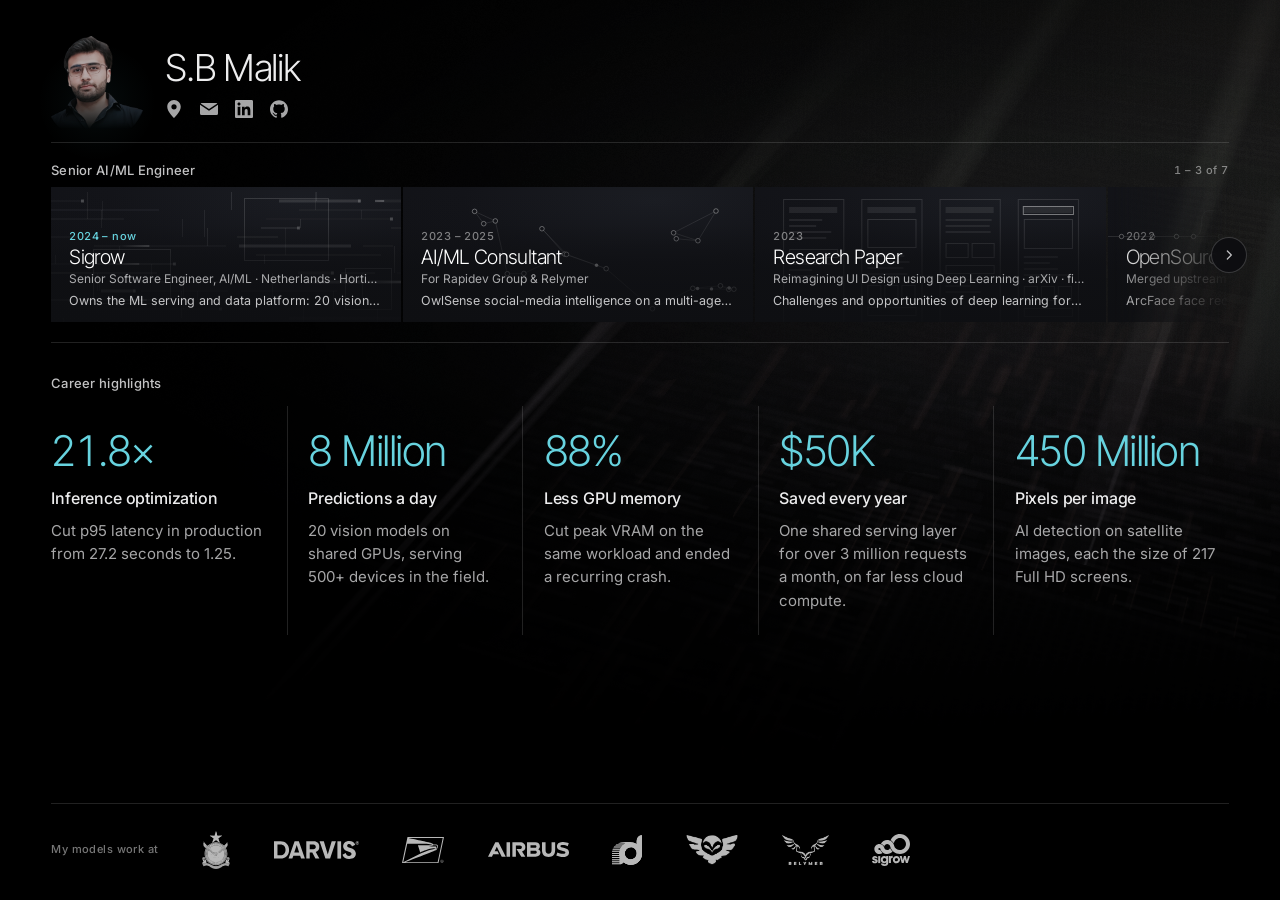
==== index.html @ b2976d05 "ui fixes" ====
<!doctype html>
<html lang="en">
<head>
<meta charset="utf-8">
<meta name="viewport" content="width=device-width,initial-scale=1,viewport-fit=cover">
<title>SB Malik Portfolio</title>
<link rel="icon" type="image/png" href="img/logo_icon.png" media="(prefers-color-scheme: light)">
<link rel="icon" type="image/png" href="img/logo-white.png" media="(prefers-color-scheme: dark)">
<meta name="description" content="Subtain Malik, Senior AI/ML Engineer in the Netherlands. Five results from putting machine learning into production.">
<link rel="preconnect" href="https://fonts.googleapis.com">
<link rel="preconnect" href="https://fonts.gstatic.com" crossorigin>
<link href="https://fonts.googleapis.com/css2?family=Inter+Tight:wght@300;400;500&family=Inter:opsz,wght@14..32,400;14..32,500&display=swap" rel="stylesheet">
<style>
  :root{
    --ink:#ededee;
    --soft:rgba(237,237,238,.82);
    --dim:rgba(237,237,238,.70);
    --faint:rgba(237,237,238,.50);
    --rule:rgba(255,255,255,.13);
    --accent:#67d3df;
    --bg:#000;
    --sans:"Inter",system-ui,-apple-system,"Segoe UI",sans-serif;
    --heading:"Inter Tight",var(--sans);
    --ease:cubic-bezier(.4,0,.2,1);
    color-scheme:dark;
  }
  *{box-sizing:border-box}
  html{background:var(--bg)}
  body{margin:0;min-height:100vh;color:var(--ink);font-family:var(--sans);font-size:16px;line-height:1.5;
    font-optical-sizing:auto;background:var(--bg);-webkit-font-smoothing:antialiased;-moz-osx-font-smoothing:grayscale;text-rendering:optimizeLegibility}
  ::selection{background:rgba(255,255,255,.85);color:#000}

  .page{min-height:100vh;display:grid;grid-template-rows:auto auto 1fr auto;
    max-width:1600px;margin:0 auto;padding:clamp(28px,4vh,52px) clamp(16px,4vw,64px) clamp(24px,3.5vh,44px)}

  /* top: a compact hero. Inter Tight light name, a two-line statement, two calls to action */
  .top{display:flex;align-items:stretch;justify-content:space-between;gap:22px 40px;flex-wrap:wrap;
    padding-bottom:clamp(14px,2.2vh,20px);border-bottom:1px solid var(--rule)}
  .who{display:flex;align-items:center;gap:22px}
  .who > img{width:72px;height:72px;border-radius:50%;object-fit:cover;filter:saturate(.85);flex:none;
    box-shadow:0 0 0 1px var(--rule)}
  h1{margin:0;font-family:var(--heading);font-weight:300;color:var(--ink);font-size:clamp(30px,2.9vw,42px);line-height:1;letter-spacing:-.035em}
  .lede{margin:8px 0 0;font-family:var(--sans);font-weight:400;font-size:15px;line-height:1.5;letter-spacing:0;color:var(--dim)}
  .side{display:flex;flex-direction:column;align-items:flex-end;justify-content:space-between;gap:14px}
  .links{display:flex;gap:10px 26px;flex-wrap:wrap}
  a{color:var(--dim);text-decoration:none;transition:color .22s}
  a:hover,a:focus-visible{color:var(--accent);outline:none;}
  .links a{font-size:14.5px;font-weight:500;letter-spacing:.01em}
  .links a{display:inline-flex;align-items:center;gap:7px}
  .links svg{width:15px;height:15px;flex:none;opacity:.85}

  /* board */
  .highlights{align-self:start;padding:clamp(22px,3.5vh,36px) 0 clamp(12px,3vh,40px)}
  .board{display:grid;grid-template-columns:repeat(5,minmax(0,1fr));margin:0;padding:0;list-style:none}
  .card{display:flex;flex-direction:column;padding:clamp(14px,2.6vh,30px) clamp(18px,1.6vw,30px);
    border-left:1px solid var(--rule);opacity:0;transform:translateY(8px);
    animation:rise 1.2s cubic-bezier(.2,.7,.2,1) forwards}
  .card:first-child{border-left:0;padding-left:0}
  .card:last-child{padding-right:0}
  .card:nth-child(2){animation-delay:.08s}.card:nth-child(3){animation-delay:.16s}
  .card:nth-child(4){animation-delay:.24s}.card:nth-child(5){animation-delay:.32s}
  @keyframes rise{to{opacity:1;transform:none}}
  .big{margin:0;font-family:var(--heading);font-weight:300;font-size:clamp(36px,3.3vw,52px);line-height:1;
    color:var(--accent);font-variant-numeric:tabular-nums;letter-spacing:-.035em;white-space:nowrap}
  .big small{font-size:.38em;margin-left:.2em;letter-spacing:0;font-weight:400}
  .card h2{margin:16px 0 0;font-weight:500;font-size:clamp(16px,1.2vw,18px);line-height:1.3;letter-spacing:-.01em;color:var(--ink)}
  .card p{margin:10px 0 0;font-size:clamp(15px,1.1vw,16.5px);line-height:1.55;color:var(--dim)}

  /* journey */
  h3{margin:0 0 14px;font-weight:500;font-size:13px;letter-spacing:.02em;line-height:1.4;color:var(--soft)}

  @media (max-width:1199px){
    .board{grid-template-columns:repeat(3,1fr)}
    .card:nth-child(3n+1){border-left:0;padding-left:0}
    .card:nth-child(3n){padding-right:0}
    .card:nth-child(n+4){border-top:1px solid var(--rule)}
  }
  @media (max-width:759px){
    .board{grid-template-columns:1fr}
    .card,.card:nth-child(n){border-left:0;padding:28px 0;border-top:1px solid var(--rule)}
    .card:first-child{border-top:0}
    .who > img{width:60px;height:60px}
  }
  @media (prefers-reduced-motion:reduce){.card{animation:none;opacity:1;transform:none}}
  @media print{
    body{background:#fff;color:#1a1a1a}
    :root{--ink:#111;--soft:#333;--dim:#555;--faint:#888;--rule:#ddd;--accent:#0a6f7d}
    .card{animation:none;opacity:1;transform:none}
  }
  /* journey: a strip of film stills, newest at the right */
  .journey{padding:clamp(14px,2vh,18px) 0 clamp(16px,2.2vh,20px);border-bottom:1px solid var(--rule)}
  .jhead{display:flex;align-items:center;justify-content:space-between;gap:16px;margin-bottom:8px}
  .jhead h3{margin:0}
  .jnav{display:flex;align-items:center;gap:6px}
  .jcount{font-size:11px;font-weight:500;letter-spacing:.04em;color:var(--faint);font-variant-numeric:tabular-nums;white-space:nowrap}
  /* carousel arrows sit half outside the strip, centred on its edges, clear of the text; the one with nowhere to go fades out */
  .reelwrap{position:relative}
  .jbtn{position:absolute;top:50%;z-index:3;width:36px;height:36px;margin-top:-18px;display:inline-flex;align-items:center;justify-content:center;padding:0;cursor:pointer;
    border:1px solid rgba(255,255,255,.18);border-radius:50%;background:rgba(10,11,14,.72);color:var(--soft);
    -webkit-backdrop-filter:blur(6px);backdrop-filter:blur(6px);
    transition:border-color .22s var(--ease),color .22s var(--ease),opacity .3s var(--ease),background .22s var(--ease)}
  .jbtn--prev{left:-18px}.jbtn--next{right:-18px}
  @media (max-width:759px){.jbtn{display:none}}   /* phones swipe */
  .jbtn svg{width:16px;height:16px;display:block}
  .jbtn:hover,.jbtn:focus-visible{border-color:rgba(255,255,255,.5);color:#fff;background:rgba(10,11,14,.88);outline:none}
  .jbtn[disabled]{opacity:0;pointer-events:none}
  /* about a third of the next still peeks in and fades out: the cue that the strip scrolls */
  .reel{--n:3.35;--gap:2px;--fl:0px;--fr:0px;display:flex;gap:var(--gap);margin:0;padding:0;list-style:none;
    overflow-x:auto;overflow-y:hidden;scroll-snap-type:x mandatory;overscroll-behavior-x:contain;
    scrollbar-width:none;-ms-overflow-style:none;
    -webkit-mask-image:linear-gradient(90deg,transparent 0,#000 var(--fl),#000 calc(100% - var(--fr)),transparent 100%);
            mask-image:linear-gradient(90deg,transparent 0,#000 var(--fl),#000 calc(100% - var(--fr)),transparent 100%)}
  .reel.fade-r{--fr:clamp(90px,10%,160px)}.reel.fade-l{--fl:clamp(90px,10%,160px)}
  .reel::-webkit-scrollbar{display:none}
  .still{position:relative;flex:0 0 calc((100% - (var(--n) - 1) * var(--gap)) / var(--n));aspect-ratio:2.6/1;max-height:clamp(148px,17.6vh,176px);
    scroll-snap-align:start;overflow:hidden;isolation:isolate;outline:none;cursor:default;
    background:radial-gradient(120% 100% at 72% 10%,#1b1d23 0%,#131419 46%,#0f1014 100%)}
  .still:focus-visible{box-shadow:inset 0 0 0 1px rgba(255,255,255,.45)}
  .still__cv{position:absolute;inset:0;width:100%;height:100%;display:block;opacity:0;transition:opacity .9s var(--ease)}
  .still__cv.is-on{opacity:.8}
  /* hover: the fact opens to its full length and the scene steps back behind a deeper shade, so the
     taller text block always sits on a clean surface; the panel itself never changes size */
  .still:hover .still__cv.is-on,.still:focus-visible .still__cv.is-on,.still:focus-within .still__cv.is-on{opacity:.38;transition-duration:.45s}
  .still__fade{position:absolute;inset:0;pointer-events:none;
    background:linear-gradient(180deg,rgba(14,15,18,0) 0%,rgba(14,15,18,.1) 28%,rgba(14,15,18,.66) 60%,rgba(14,15,18,.92) 100%)}
  .still__fade::after{content:"";position:absolute;inset:0;opacity:0;transition:opacity .45s var(--ease);
    background:linear-gradient(180deg,rgba(14,15,18,.35) 0%,rgba(14,15,18,.8) 30%,rgba(14,15,18,.94) 100%)}
  .still:hover .still__fade::after,.still:focus-visible .still__fade::after,.still:focus-within .still__fade::after{opacity:1}
  .still__txt{position:absolute;left:0;right:0;bottom:0;z-index:1;padding:12px 18px 12px}
  .still__yr{display:block;font-size:11px;font-weight:500;letter-spacing:.04em;color:var(--faint);font-variant-numeric:tabular-nums}
  .still--now .still__yr{color:var(--accent)}
  .still__nm{display:block;margin-top:3px;font-family:var(--heading);font-weight:300;font-size:clamp(19px,1.55vw,22px);line-height:1.05;letter-spacing:-.03em;color:#fff}
  .still__nm a{color:inherit}
  .still__nm a:hover,.still__nm a:focus-visible{color:var(--accent)}
  .still__ro a{color:inherit}
  .still__ro a:hover,.still__ro a:focus-visible{color:var(--accent)}
  .still__ro{display:block;margin-top:3px;font-size:12px;line-height:1.35;color:var(--dim);white-space:nowrap;overflow:hidden;text-overflow:ellipsis}
  .still:hover .still__ro,.still:focus-visible .still__ro,.still:focus-within .still__ro{white-space:normal}
  .still__fact{margin:5px 0 0;font-size:12.5px;line-height:1.4;color:var(--soft);
    display:-webkit-box;-webkit-box-orient:vertical;-webkit-line-clamp:1;overflow:hidden;
    max-height:1.4em;transition:max-height .5s var(--ease)}
  .still:hover .still__fact,.still:focus-visible .still__fact,.still:focus-within .still__fact{-webkit-line-clamp:3;max-height:4.2em}
  @media (max-width:1199px){.reel{--n:2.35}.still{aspect-ratio:2.2/1}}
  @media (max-width:759px){
    .top{flex-direction:column;align-items:stretch}
    .side{flex-direction:row;align-items:center;justify-content:space-between;flex-wrap:wrap;gap:14px 20px}
    .who > img{width:60px;height:60px}
    .reel{--n:1;--gap:6px}
    .reel.fade-r{--fr:36px}.reel.fade-l{--fl:36px}
    .still{flex-basis:86%;aspect-ratio:1.45/1;max-height:none;scroll-snap-align:center}
    .still__txt{padding:12px 14px 12px}
  }
  @media (hover:none){.still__fact{max-height:none;-webkit-line-clamp:4}.still__cv.is-on{opacity:.9}}
  @media (prefers-reduced-motion:reduce){.still__cv,.still__fact{transition:none}}
  /* "My models work at" logo strip (from index_claude.html) */
  .partners{padding-top:clamp(18px,3vh,30px);border-top:1px solid var(--rule)}
  .built{display:flex;align-items:center;gap:clamp(22px,3.4vw,44px);flex-wrap:wrap;margin:0}
  .built__w{display:inline-flex;align-items:center;border-radius:6px;transition:background .3s,padding .3s,margin .3s}
  .built__w:hover,.built__w:focus-visible{text-decoration:none}
  .built__logo{display:block;width:auto;filter:brightness(0) invert(1);opacity:.72;transition:opacity .3s,filter .3s}
  /* hover: the real brand colours come back */
  .built__w:hover .built__logo,.built__w:focus-visible .built__logo{opacity:1;filter:none}
  /* dark brand marks (USPS, Airbus, Relymer) sit on a small white plate so their colours stay visible */
  .built__w--plate:hover,.built__w--plate:focus-visible{background:#f4f4f5;padding:5px 8px;margin:-5px -8px}
  .built__logo--usps{height:26px}
  .built__logo--airbus{height:15px}
  .built__logo--sigrow{height:32px}
  .built__logo--paf{height:38px;filter:grayscale(1) brightness(1.35) contrast(1.15)}
  .built__w:hover .built__logo--paf,.built__w:focus-visible .built__logo--paf{filter:none}
  .built__logo--darvis{height:18px}
  .built__logo--rapidev{height:30px}
  .built__logo--owl{height:30px}
  .built__logo--relymer{height:30px}
  .built__k{font-size:11px;font-weight:500;letter-spacing:.04em;color:var(--faint)}
  @media (max-width:560px){
    /* phone: an even 4-column grid, every logo centred in its cell and scaled down a little */
    .built{display:grid;grid-template-columns:repeat(4,minmax(0,1fr));justify-items:center;align-items:center;gap:22px 8px}
    .built__k{grid-column:1/-1;justify-self:start;margin-bottom:2px}
    .built__w{zoom:.8}
  }
  @media print{.jnav,.jbtn{display:none}.reel{overflow:visible;flex-wrap:wrap;-webkit-mask-image:none;mask-image:none}.still__fact{max-height:none}}
  .page{position:relative;z-index:2}
  @media (max-height:860px) and (min-width:760px){.highlights{padding-top:16px;padding-bottom:6px}.card{padding-top:10px;padding-bottom:10px}}
  /* portrait: no frame. The bust stands on the header's hairline, lit by a faint cool halo */
  .who{align-items:flex-end}
  .pf{flex:none;position:relative;width:92px;height:106px;align-self:flex-end;
    margin-bottom:calc(-1 * clamp(14px,2.2vh,20px))}
  .pf::before{content:"";position:absolute;left:50%;top:6%;width:120px;height:120px;transform:translateX(-50%);border-radius:50%;
    background:radial-gradient(circle,rgba(103,211,223,.055) 0%,rgba(103,211,223,.018) 42%,transparent 70%);pointer-events:none}
  .pf img{position:relative;display:block;width:100%;height:100%;object-fit:cover;object-position:50% 0;
    filter:saturate(.78) brightness(.78) contrast(.97);
    -webkit-mask-image:linear-gradient(180deg,#000 44%,rgba(0,0,0,.55) 66%,transparent 88%);mask-image:linear-gradient(180deg,#000 44%,rgba(0,0,0,.55) 66%,transparent 88%)}
  .who>div{padding-bottom:4px}
  @media (max-width:759px){.pf{width:66px;height:72px;margin-bottom:0}.pf::before{width:84px;height:84px}}
  /* contact icons under the tagline, each lights up in its own colour */
  .nameline{display:flex;align-items:baseline;flex-wrap:wrap;gap:4px 16px}
  .nameline .lede{margin:0}
  .who .links{margin-top:14px;gap:8px 17px}
  .who .links a{gap:0;padding:0}
  .who .links svg{width:18px;height:18px;opacity:1}
  .who .links a[href*="maps"]:hover,.who .links a[href*="maps"]:focus-visible{color:#ea4335}
  .who .links a[href^="mailto:"]:hover,.who .links a[href^="mailto:"]:focus-visible{color:#f2c94c}
  .who .links a[href*="linkedin"]:hover,.who .links a[href*="linkedin"]:focus-visible{color:#3a8fdc}
  .who .links a[href*="github"]:hover,.who .links a[href*="github"]:focus-visible{color:#ffffff}
  /* ---------- backdrop: the procedural silicon from index_claude, fixed behind the whole board ---------- */
  .media{position:fixed;inset:0;z-index:0;pointer-events:none;background:#000;overflow:hidden}
  .media__fb{position:absolute;inset:0;background:radial-gradient(120% 80% at 78% 38%,#1b1d22 0%,#0b0c0e 40%,#000 72%)}
  .media__fb::after{content:"";position:absolute;inset:0;background:repeating-linear-gradient(90deg,rgba(255,255,255,.025) 0 1px,transparent 1px 7px);
    -webkit-mask-image:linear-gradient(90deg,transparent 45%,#000 75%);mask-image:linear-gradient(90deg,transparent 45%,#000 75%)}
  .media canvas{position:absolute;inset:0;width:100%;height:100%;display:block;opacity:0;transition:opacity 1.4s var(--ease)}
  .media canvas.is-on{opacity:.76}
  /* left and bottom fades: the copy lives on the left, the board sits on the bottom */
  .fade{position:fixed;inset:0;z-index:1;pointer-events:none;background:
    linear-gradient(90deg,rgba(0,0,0,.78) 0%,rgba(0,0,0,.5) 26%,rgba(0,0,0,.18) 50%,transparent 76%),
    linear-gradient(180deg,rgba(0,0,0,.34) 0%,rgba(0,0,0,.06) 16%,rgba(0,0,0,.2) 40%,rgba(0,0,0,.72) 62%,rgba(0,0,0,.94) 80%,#000 100%)}

  .page{position:relative;z-index:2}
  @media (prefers-reduced-motion:reduce){.media canvas{transition:none}}
  @media print{.media,.fade{display:none}}
</style>
</head>
<body>
<div class="media" data-scene="hero" aria-hidden="true"><div class="media__fb"></div></div>
<div class="fade" aria-hidden="true"></div>
<div class="page">

  <header class="top">
    <div class="who">
      <span class="pf"><img src="img/ppic-cutout.png" alt="Subtain Malik"></span>
      <div>
        <div class="nameline">
          <h1>S.B Malik</h1>
        </div>
        <nav class="links">
          <a href="https://www.google.com/maps/place/Netherlands" target="_blank" rel="noopener" aria-label="Location: Netherlands" title="Netherlands"><svg viewBox="0 0 24 24" aria-hidden="true" fill="currentColor"><path fill-rule="evenodd" d="M12 0C7.03 0 3 4.03 3 9c0 6.75 9 15 9 15s9-8.25 9-15c0-4.97-4.03-9-9-9Zm0 12.5a3.5 3.5 0 1 1 0-7 3.5 3.5 0 0 1 0 7Z"/></svg></a>
          <a href="mailto:iamsbmalik@gmail.com" aria-label="Email" title="Email"><svg viewBox="0 0 24 24" aria-hidden="true" fill="currentColor"><path d="M0 6.4V18a2 2 0 0 0 2 2h20a2 2 0 0 0 2-2V6.4l-11.4 7.7a1.1 1.1 0 0 1-1.2 0L0 6.4Zm.9-1.9L12 12 23.1 4.5A2 2 0 0 0 22 4H2a2 2 0 0 0-1.1.5Z"/></svg></a>
          <a href="https://www.linkedin.com/in/sbmalik" target="_blank" rel="noopener" aria-label="LinkedIn" title="LinkedIn"><svg viewBox="0 0 24 24" aria-hidden="true" fill="currentColor"><path d="M20.447 20.452h-3.554v-5.569c0-1.328-.027-3.037-1.852-3.037-1.853 0-2.136 1.445-2.136 2.939v5.667H9.351V9h3.414v1.561h.046c.477-.9 1.637-1.85 3.37-1.85 3.601 0 4.267 2.37 4.267 5.455v6.286zM5.337 7.433c-1.144 0-2.063-.926-2.063-2.065 0-1.138.92-2.063 2.063-2.063 1.14 0 2.064.925 2.064 2.063 0 1.139-.925 2.065-2.064 2.065zm1.782 13.019H3.555V9h3.564v11.452zM22.225 0H1.771C.792 0 0 .774 0 1.729v20.542C0 23.227.792 24 1.771 24h20.451C23.2 24 24 23.227 24 22.271V1.729C24 .774 23.2 0 22.222 0h.003z"/></svg></a>
          <a href="https://github.com/sbmalik" target="_blank" rel="noopener" aria-label="GitHub" title="GitHub"><svg viewBox="0 0 24 24" aria-hidden="true" fill="currentColor"><path d="M12 .297c-6.63 0-12 5.373-12 12 0 5.303 3.438 9.8 8.205 11.385.6.113.82-.258.82-.577 0-.285-.01-1.04-.015-2.04-3.338.724-4.042-1.61-4.042-1.61C4.422 18.07 3.633 17.7 3.633 17.7c-1.087-.744.084-.729.084-.729 1.205.084 1.838 1.236 1.838 1.236 1.07 1.835 2.809 1.305 3.495.998.108-.776.417-1.305.76-1.605-2.665-.3-5.466-1.332-5.466-5.93 0-1.31.465-2.38 1.235-3.22-.135-.303-.54-1.523.105-3.176 0 0 1.005-.322 3.3 1.23.96-.267 1.98-.399 3-.405 1.02.006 2.04.138 3 .405 2.28-1.552 3.285-1.23 3.285-1.23.645 1.653.24 2.873.12 3.176.765.84 1.23 1.91 1.23 3.22 0 4.61-2.805 5.625-5.475 5.92.42.36.81 1.096.81 2.22 0 1.606-.015 2.896-.015 3.286 0 .315.21.69.825.57C20.565 22.092 24 17.592 24 12.297c0-6.627-5.373-12-12-12"/></svg></a>
        </nav>
      </div>
    </div>
  </header>

  <section class="journey" aria-label="Journey">
    <div class="jhead">
      <h3>Senior AI/ML Engineer</h3>
      <div class="jnav">
        <span class="jcount" id="jcount" aria-live="polite"></span>
      </div>
    </div>
    <div class="reelwrap">
      <button class="jbtn jbtn--prev" id="jprev" type="button" aria-label="Newer"><svg viewBox="0 0 24 24" aria-hidden="true" fill="none" stroke="currentColor" stroke-width="1.8" stroke-linecap="round" stroke-linejoin="round"><path d="m14.5 6-6 6 6 6"/></svg></button>
      <button class="jbtn jbtn--next" id="jnext" type="button" aria-label="Older"><svg viewBox="0 0 24 24" aria-hidden="true" fill="none" stroke="currentColor" stroke-width="1.8" stroke-linecap="round" stroke-linejoin="round"><path d="m9.5 6 6 6-6 6"/></svg></button>
    <ol class="reel" id="reel" aria-label="Journey, newest to oldest">
      <li class="still still--now" tabindex="0" data-scene="silicon">
        <canvas class="still__cv" aria-hidden="true"></canvas><div class="still__fade" aria-hidden="true"></div>
        <div class="still__txt">
          <span class="still__yr">2024 – now</span>
          <b class="still__nm"><a href="https://sigrow.com" target="_blank" rel="noopener">Sigrow</a></b>
          <span class="still__ro">Senior Software Engineer, AI/ML · Netherlands · HortiEngine</span>
          <p class="still__fact">Owns the ML serving and data platform: 20 vision models, 8 million predictions a day, p95 27.2 s → 1.25 s. 2 million messages a day from 5K+ IoT devices.</p>
        </div>
      </li>
      <li class="still" tabindex="0" data-scene="graph">
        <canvas class="still__cv" aria-hidden="true"></canvas><div class="still__fade" aria-hidden="true"></div>
        <div class="still__txt">
          <span class="still__yr">2023 – 2025</span>
          <b class="still__nm">AI/ML Consultant</b>
          <span class="still__ro">For <a href="https://rapidev.com" target="_blank" rel="noopener">Rapidev Group</a> &amp; <a href="https://relymer.com" target="_blank" rel="noopener">Relymer</a></span>
          <p class="still__fact">OwlSense social-media intelligence on a multi-agent harness with local LLMs. 23× faster LLM inference; one serving layer for 100K+ requests a day, $50K a year saved.</p>
        </div>
      </li>
      <li class="still" tabindex="0" data-scene="wire">
        <canvas class="still__cv" aria-hidden="true"></canvas><div class="still__fade" aria-hidden="true"></div>
        <div class="still__txt">
          <span class="still__yr">2023</span>
          <b class="still__nm"><a href="https://arxiv.org/abs/2303.13055" target="_blank" rel="noopener">Research Paper</a></b>
          <span class="still__ro">Reimagining UI Design using Deep Learning · arXiv · first author</span>
          <p class="still__fact">Challenges and opportunities of deep learning for app interface design. ICT Endowment Research &amp; Development Funds award.</p>
        </div>
      </li>
      <li class="still" tabindex="0" data-scene="commits">
        <canvas class="still__cv" aria-hidden="true"></canvas><div class="still__fade" aria-hidden="true"></div>
        <div class="still__txt">
          <span class="still__yr">2022</span>
          <b class="still__nm"><a href="https://github.com/wang-xinyu/tensorrtx/pulls?q=is%3Apr+author%3Asbmalik" target="_blank" rel="noopener">OpenSource Contribution</a></b>
          <span class="still__ro">Merged upstream · TensorRTX · PytorchX</span>
          <p class="still__fact">ArcFace face recognition on TensorRT 8 in TensorRTX (Aug 2022), plus MLP examples in TensorRTX and PytorchX (Jan 2022). PyCon speaker.</p>
        </div>
      </li>
      <li class="still" tabindex="0" data-scene="video">
        <canvas class="still__cv" aria-hidden="true"></canvas><div class="still__fade" aria-hidden="true"></div>
        <div class="still__txt">
          <span class="still__yr">2021 – 2024</span>
          <b class="still__nm"><a href="https://www.darvis.com" target="_blank" rel="noopener">DARVIS</a></b>
          <span class="still__ro">Machine Learning Engineer · United States, remote · OmniRoom</span>
          <p class="still__fact">Real-time video analytics across 100+ cameras, models running in parallel into one decision layer. +50% FPS from custom DeepStream plugins.</p>
        </div>
      </li>
      <li class="still" tabindex="0" data-scene="tiles">
        <canvas class="still__cv" aria-hidden="true"></canvas><div class="still__fade" aria-hidden="true"></div>
        <div class="still__txt">
          <span class="still__yr">2020 – 2021</span>
          <b class="still__nm"><a href="https://nastp.gov.pk" target="_blank" rel="noopener">CENTAIC (PAF)</a></b>
          <span class="still__ro">Machine Learning Engineer · Islamabad · AIRAF</span>
          <p class="still__fact">AI detection on 450-megapixel satellite images, 95% accurate on objects under 10 pixels, with 80% less analysis time. Mission-critical work under strict security limits.</p>
        </div>
      </li>
      <li class="still" tabindex="0" data-scene="medal">
        <canvas class="still__cv" aria-hidden="true"></canvas><div class="still__fade" aria-hidden="true"></div>
        <div class="still__txt">
          <span class="still__yr">2018 – 2021</span>
          <b class="still__nm"><a href="https://www.linkedin.com/feed/update/urn:li:activity:7010624832048427008/" target="_blank" rel="noopener">Gold Medal</a></b>
          <span class="still__ro">MS Computational Science &amp; Engineering · NUST</span>
          <p class="still__fact">Graduated top of the programme with the Gold Medal, CGPA 4.0 / 4.0. Before that, BS Computer Science at the University of Gujrat with the Top Project award.</p>
        </div>
      </li>
    </ol>
    </div>
  </section>

  <section class="highlights" id="work" aria-label="Career highlights">
    <h3>Career highlights</h3>
    <ol class="board">
      <li class="card">
        <div class="big">21.8×</div>
        <h2>Inference optimization</h2>
        <p>Cut p95 latency in production from 27.2 seconds to 1.25.</p>
      </li>
      <li class="card">
        <div class="big">8 Million</div>
        <h2>Predictions a day</h2>
        <p>20 vision models on shared GPUs, serving 500+ devices in the field.</p>
      </li>
      <li class="card">
        <div class="big">88%</div>
        <h2>Less GPU memory</h2>
        <p>Cut peak VRAM on the same workload and ended a recurring crash.</p>
      </li>
      <li class="card">
        <div class="big">$50K</div>
        <h2>Saved every year</h2>
        <p>One shared serving layer for over 3 million requests a month, on far less cloud compute.</p>
      </li>
      <li class="card">
        <div class="big">450 Million</div>
        <h2>Pixels per image</h2>
        <p>AI detection on satellite images, each the size of 217 Full HD screens.</p>
      </li>
    </ol>
  </section>



  <footer class="partners">
    <p class="built"><span class="built__k">My models work at</span><a class="built__w" href="https://nastp.gov.pk" target="_blank" rel="noopener" aria-label="NASTP CENTAIC (Pakistan Air Force)"><img class="built__logo built__logo--paf" src="img/logos/paf.svg" alt="Pakistan Air Force"></a><a class="built__w" href="https://www.darvis.com" target="_blank" rel="noopener" aria-label="DARVIS"><img class="built__logo built__logo--darvis" src="img/logos/darvis.svg" alt="DARVIS"></a><a class="built__w built__w--plate" href="https://www.darvis.com" target="_blank" rel="noopener" aria-label="USPS, built with DARVIS"><img class="built__logo built__logo--usps" src="img/logos/usps.svg" alt="USPS"></a><a class="built__w built__w--plate" href="https://www.darvis.com" target="_blank" rel="noopener" aria-label="Airbus, built with DARVIS"><img class="built__logo built__logo--airbus" src="img/logos/airbus.svg" alt="Airbus"></a><a class="built__w" href="https://rapidev.com" target="_blank" rel="noopener" aria-label="Rapidev Group"><img class="built__logo built__logo--rapidev" src="img/logos/rapidev.svg" alt="Rapidev Group"></a><a class="built__w" href="https://www.theowlsense.com" target="_blank" rel="noopener" aria-label="OwlSense"><img class="built__logo built__logo--owl" src="img/logos/owlsense-owl.png" alt="OwlSense"></a><a class="built__w built__w--plate" href="https://relymer.com" target="_blank" rel="noopener" aria-label="Relymer"><img class="built__logo built__logo--relymer" src="img/logos/relymer.png" alt="Relymer"></a><a class="built__w" href="https://sigrow.com" target="_blank" rel="noopener" aria-label="Sigrow"><img class="built__logo built__logo--sigrow" src="img/logos/sigrow.svg" alt="Sigrow"></a></p>
  </footer>

</div>
<script>
(() => {
'use strict';
/* Journey: one film still per era. Each still is a small procedural scene drawn on a canvas,
   monochrome and slow. One shared rAF loop at ~25 fps, DPR capped at 1.5, stills that are
   offscreen (or scrolled out of the strip) do not draw, reduced motion = one static frame. */
const reel = document.getElementById('reel');
if (!reel) return;
const stills = Array.from(reel.querySelectorAll('.still'));
const N = stills.length;
const reduced = matchMedia('(prefers-reduced-motion: reduce)').matches;
const DPR = Math.min(window.devicePixelRatio || 1, 1.5);
const TAU = Math.PI * 2;
const W = a => 'rgba(237,237,238,' + Math.min(1, Math.max(0, a * 1.25)).toFixed(3) + ')';
const BG = '#131419';
const rng = seed => { let a = seed >>> 0; return () => { a = (a + 0x6D2B79F5) >>> 0; let t = a; t = Math.imul(t ^ (t >>> 15), t | 1); t ^= t + Math.imul(t ^ (t >>> 7), t | 61); return ((t ^ (t >>> 14)) >>> 0) / 4294967296; }; };
const layer = (w, h, fn) => { const c = document.createElement('canvas'); c.width = Math.max(1, Math.round(w * DPR)); c.height = Math.max(1, Math.round(h * DPR)); const x = c.getContext('2d'); x.setTransform(DPR, 0, 0, DPR, 0, 0); x.lineWidth = 1; fn(x); return c; };
const bracket = (x, bx, by, bw, bh, l) => { x.beginPath(); x.moveTo(bx, by + l); x.lineTo(bx, by); x.lineTo(bx + l, by); x.moveTo(bx + bw - l, by); x.lineTo(bx + bw, by); x.lineTo(bx + bw, by + l); x.moveTo(bx + bw, by + bh - l); x.lineTo(bx + bw, by + bh); x.lineTo(bx + bw - l, by + bh); x.moveTo(bx + l, by + bh); x.lineTo(bx, by + bh); x.lineTo(bx, by + bh - l); x.stroke(); };

const SCENES = {
  /* study: a guilloche rosette, the engine-turned pattern of a medal, turning very slowly */
  medal: {
    build(w, h) {
      const cx = w * .74, cy = h * .24;
      const R = Math.hypot(Math.max(cx, w - cx), Math.max(cy, h - cy)) + 6, S = Math.ceil(R * 2 + 4);
      const rings = 30, n = 11;
      const base = layer(S, S, x => {
        for (let k = 0; k < rings; k++) {
          const rr = 10 + k * (R - 14) / (rings - 1), amp = 1.8 + k * .14, ph = k * .41;
          x.beginPath();
          for (let i = 0; i <= 480; i++) { const th = i / 480 * TAU; const rad = rr + amp * Math.sin(n * th + ph); const px = S / 2 + rad * Math.cos(th), py = S / 2 + rad * Math.sin(th); i ? x.lineTo(px, py) : x.moveTo(px, py); }
          x.closePath(); x.strokeStyle = W(.12 - .10 * (k / (rings - 1))); x.stroke();
        }
      });
      return { base, cx, cy, S };
    },
    frame(ctx, w, h, t, s) {
      ctx.clearRect(0, 0, w, h);
      ctx.save(); ctx.translate(s.cx, s.cy); ctx.rotate(t * .02); ctx.drawImage(s.base, -s.S / 2, -s.S / 2, s.S, s.S); ctx.restore();
    }
  },
  /* satellite imagery: a mosaic of tiles, a few with detection brackets, a slow scan passing over them */
  tiles: {
    build(w, h, r) {
      const cols = Math.max(8, Math.round(w / 27)), rows = Math.max(4, Math.round(h / 27));
      const tw = w / cols, th = h / rows, tiles = [];
      for (let j = 0; j < rows; j++) for (let i = 0; i < cols; i++) tiles.push({ i, j, b: r() * r(), det: r() < .055 });
      const base = layer(w, h, x => {
        for (const tl of tiles) { x.fillStyle = W(.012 + tl.b * .07); x.fillRect(tl.i * tw + .5, tl.j * th + .5, tw - 1, th - 1); }
        x.strokeStyle = W(.42);
        for (const tl of tiles) if (tl.det) bracket(x, tl.i * tw + 4.5, tl.j * th + 4.5, tw - 9, th - 9, 4);
      });
      return { base, tiles, tw, th };
    },
    frame(ctx, w, h, t, s) {
      ctx.clearRect(0, 0, w, h); ctx.drawImage(s.base, 0, 0, w, h);
      const sx = ((t * .04) % 1.25) * (w * 1.25) - w * .1;
      for (const tl of s.tiles) {
        const d = (sx - (tl.i + .5) * s.tw) / (s.tw * 4);
        if (d > -.08 && d < 1) { const a = d < 0 ? (1 + d * 12.5) * .09 : (1 - d) * .09; if (a > 0) { ctx.fillStyle = W(a); ctx.fillRect(tl.i * s.tw + .5, tl.j * s.th + .5, s.tw - 1, s.th - 1); } }
      }
      if (sx > 0 && sx < w) { ctx.fillStyle = W(.14); ctx.fillRect(Math.round(sx), 0, 1, h); }
    }
  },
  /* video analytics: a lattice of frames with scanlines and tracked boxes, a playhead moving row by row */
  video: {
    build(w, h, r) {
      const fw = 52, fh = 30, g = 8, cols = Math.ceil(w / (fw + g)) + 1, rows = Math.ceil(h / (fh + g)) + 1, frames = [];
      for (let j = 0; j < rows; j++) for (let i = 0; i < cols; i++) frames.push({ x: i * (fw + g) - g / 2, y: j * (fh + g) - g / 2, box: r() < .4 ? { x: .1 + r() * .45, y: .1 + r() * .35, w: .2 + r() * .3, h: .3 + r() * .35 } : null });
      const base = layer(w, h, x => {
        for (const f of frames) {
          x.strokeStyle = W(.08); x.strokeRect(f.x + .5, f.y + .5, fw, fh);
          x.fillStyle = W(.03); for (let y = f.y + 3; y < f.y + fh - 1; y += 3) x.fillRect(f.x + 1, y, fw - 1, 1);
          if (f.box) { x.strokeStyle = W(.2); x.strokeRect(Math.round(f.x + f.box.x * fw) + .5, Math.round(f.y + f.box.y * fh) + .5, Math.round(f.box.w * fw), Math.round(f.box.h * fh)); }
        }
      });
      return { base, frames, fw, fh, g, cols, rows };
    },
    frame(ctx, w, h, t, s) {
      ctx.clearRect(0, 0, w, h); ctx.drawImage(s.base, 0, 0, w, h);
      const per = 7, rt = (t / per) % s.rows, j = Math.floor(rt), u = rt - j;
      const px = u * w, y = j * (s.fh + s.g) - s.g / 2;
      const i = Math.floor((px + s.g / 2) / (s.fw + s.g)), f = s.frames[j * s.cols + i];
      if (f) { ctx.fillStyle = W(.05); ctx.fillRect(f.x + 1, f.y + 1, s.fw - 1, s.fh - 1); }
      ctx.fillStyle = W(.16); ctx.fillRect(Math.round(px), y - 3, 1, s.fh + 6);
    }
  },
  /* open source: a commit graph, branches leaving the main line and merging back, one pulse along the line */
  commits: {
    build(w, h, r) {
      const y0 = Math.round(h * .36) + .5, lanes = [h * .17, h * .56, h * .74];
      const main = []; for (let x = 12 + r() * 10; x < w - 6; x += 17 + r() * 18) main.push(Math.round(x) + .5);
      const branches = [];
      for (let i = 1; i < main.length - 2 && branches.length < 4; i++) {
        if (r() < .4) {
          const j = Math.min(main.length - 1, i + 2 + Math.floor(r() * 3)), y = Math.round(lanes[branches.length % lanes.length]) + .5, pts = [];
          for (let q = i + 1; q < j; q++) pts.push(main[q] - 6 + Math.round(r() * 12));
          branches.push({ a: main[i], b: main[j], y, pts }); i = j;
        }
      }
      const dot = (x, px, py, a) => { x.beginPath(); x.arc(px, py, 2.2, 0, TAU); x.fillStyle = BG; x.fill(); x.strokeStyle = W(a); x.stroke(); };
      const base = layer(w, h, x => {
        x.strokeStyle = W(.16); x.beginPath(); x.moveTo(0, y0); x.lineTo(w, y0); x.stroke();
        for (const b of branches) {
          x.strokeStyle = W(.14); x.beginPath(); x.moveTo(b.a, y0); x.bezierCurveTo(b.a + 14, y0, b.a + 2, b.y, b.a + 16, b.y); x.lineTo(b.b - 16, b.y); x.bezierCurveTo(b.b - 2, b.y, b.b - 14, y0, b.b, y0); x.stroke();
          for (const px of b.pts) dot(x, px, b.y, .36);
        }
        for (const px of main) dot(x, px, y0, .46);
      });
      return { base, y0 };
    },
    frame(ctx, w, h, t, s) {
      ctx.clearRect(0, 0, w, h); ctx.drawImage(s.base, 0, 0, w, h);
      const px = ((t * 13) % (w + 70)) - 35;
      const g = ctx.createLinearGradient(px - 44, 0, px, 0); g.addColorStop(0, W(0)); g.addColorStop(1, W(.5));
      ctx.fillStyle = g; ctx.fillRect(px - 44, s.y0 - .5, 44, 1);
      ctx.beginPath(); ctx.arc(px, s.y0, 2.2, 0, TAU); ctx.fillStyle = W(.85); ctx.fill();
    }
  },
  /* research on UI design: a row of wireframed screens, one element at a time re-proposed */
  wire: {
    build(w, h, r) {
      const sw = 60, gap = 18, n = Math.max(3, Math.floor((w - 24) / (sw + gap))), x0 = Math.round((w - n * (sw + gap) + gap) / 2), sh = h + 20, els = [], screens = [];
      for (let k = 0; k < n; k++) {
        const sx = x0 + k * (sw + gap), sy = 12; screens.push({ x: sx, y: sy });
        let y = sy + 8;
        els.push({ x: sx + 6, y, w: sw - 12, h: 6, f: true }); y += 12;
        if (r() < .7) { const hh = Math.round(18 + r() * 14); els.push({ x: sx + 6, y, w: sw - 12, h: hh }); y += hh + 8; }
        const lines = 2 + Math.floor(r() * 3); for (let q = 0; q < lines; q++) { els.push({ x: sx + 6, y, w: Math.round((sw - 12) * (.5 + r() * .5)), h: 2, f: true }); y += 6; } y += 6;
        if (r() < .8) { const cols = r() < .5 ? 2 : 3, cw = Math.floor((sw - 12 - (cols - 1) * 4) / cols); for (let c = 0; c < cols; c++) els.push({ x: sx + 6 + c * (cw + 4), y, w: cw, h: 14 }); y += 22; }
        els.push({ x: sx + 6, y, w: sw - 12, h: 8 }); y += 14;
        for (let q = 0; q < 3; q++) { els.push({ x: sx + 6, y, w: Math.round((sw - 12) * (.4 + r() * .6)), h: 2, f: true }); y += 6; }
      }
      const base = layer(w, h, x => {
        x.strokeStyle = W(.13); for (const s of screens) x.strokeRect(s.x + .5, s.y + .5, sw, sh);
        for (const e of els) { if (e.f) { x.fillStyle = W(.09); x.fillRect(e.x, e.y, e.w, e.h); } else { x.strokeStyle = W(.15); x.strokeRect(e.x + .5, e.y + .5, e.w, e.h); } }
      });
      return { base, els };
    },
    frame(ctx, w, h, t, s) {
      ctx.clearRect(0, 0, w, h); ctx.drawImage(s.base, 0, 0, w, h);
      const per = 1.8, k = Math.floor(t / per), u = t / per - k, e = s.els[(k * 7 + 3) % s.els.length];
      const a = u < .25 ? u / .25 : (1 - u) / .75;
      ctx.strokeStyle = W(.5 * a); ctx.strokeRect(e.x - .5, e.y - .5, e.w + 2, e.h + 2);
    }
  },
  /* consultancy: a graph of agents and services, a few messages travelling along its edges */
  graph: {
    build(w, h, r) {
      const n = Math.max(12, Math.round(w / 20)), nodes = [], edges = [];
      for (let i = 0; i < n; i++) nodes.push({ x: 16 + r() * (w - 32), y: 12 + r() * (h - 24) });
      nodes.forEach((a, i) => {
        nodes.map((b, j) => ({ j, d: Math.hypot(a.x - b.x, a.y - b.y) })).filter(o => o.j !== i).sort((p, q) => p.d - q.d).slice(0, 2)
          .forEach(o => { if (!edges.some(e => (e.a === i && e.b === o.j) || (e.a === o.j && e.b === i))) edges.push({ a: i, b: o.j, len: o.d }); });
      });
      const base = layer(w, h, x => {
        x.strokeStyle = W(.11); for (const e of edges) { x.beginPath(); x.moveTo(nodes[e.a].x, nodes[e.a].y); x.lineTo(nodes[e.b].x, nodes[e.b].y); x.stroke(); }
        for (const nd of nodes) { x.beginPath(); x.arc(nd.x, nd.y, 2.3, 0, TAU); x.fillStyle = BG; x.fill(); x.strokeStyle = W(.4); x.stroke(); }
      });
      const packets = []; for (let i = 0; i < 4; i++) packets.push({ e: Math.floor(r() * edges.length), u: r(), dir: r() < .5 ? 1 : -1, v: 9 + r() * 7 });
      return { base, nodes, edges, packets, r };
    },
    frame(ctx, w, h, t, s, dt) {
      ctx.clearRect(0, 0, w, h); ctx.drawImage(s.base, 0, 0, w, h);
      for (const p of s.packets) {
        const e = s.edges[p.e]; p.u += p.dir * p.v * (dt || 0) / Math.max(1, e.len);
        if (p.u > 1 || p.u < 0) {
          const node = p.u > 1 ? e.b : e.a;
          const next = s.edges.map((ee, k) => ({ ee, k })).filter(o => o.k !== p.e && (o.ee.a === node || o.ee.b === node));
          if (next.length) { const o = next[Math.floor(s.r() * next.length)]; p.e = o.k; p.dir = o.ee.a === node ? 1 : -1; p.u = p.dir === 1 ? 0 : 1; }
          else { p.dir *= -1; p.u = Math.min(1, Math.max(0, p.u)); }
        }
        const e2 = s.edges[p.e], a = s.nodes[e2.a], b = s.nodes[e2.b];
        ctx.beginPath(); ctx.arc(a.x + (b.x - a.x) * p.u, a.y + (b.y - a.y) * p.u, 1.7, 0, TAU); ctx.fillStyle = W(.75); ctx.fill();
      }
    }
  },
  /* Sigrow: silicon. Manhattan routing traces, denser inside the blocks, a glint running along the long ones */
  silicon: {
    build(w, h, r) {
      const pitch = 9, rows = Math.ceil(h / pitch);
      const blocks = [{ x: w * .55, y: h * .08, w: w * .24, h: h * .46 }, { x: w * .12, y: h * .46, w: w * .22, h: h * .4 }, { x: w * .84, y: h * .6, w: w * .13, h: h * .3 }].map(b => ({ x: Math.round(b.x), y: Math.round(b.y), w: Math.round(b.w), h: Math.round(b.h) }));
      const segs = [], vias = [], vs = [];
      for (let j = 0; j < rows; j++) {
        const y = j * pitch + 5; let x = -r() * 40;
        while (x < w) {
          const len = Math.round(30 + r() * 110), mid = x + len / 2;
          const inB = blocks.some(b => y > b.y && y < b.y + b.h && mid > b.x && mid < b.x + b.w);
          if (r() < (inB ? .85 : .3)) { const s = { x: Math.round(x), y, len, a: inB ? .10 + .09 * r() : .05 + .05 * r(), wide: r() < .15 }; segs.push(s); if (r() < .3) vias.push({ x: s.x + len - 2, y: y - 1.5 }); }
          x += len + 6 + r() * 16;
        }
      }
      for (let i = 0; i < Math.round(w / 12); i++) { const x = Math.floor(r() * w) + .5, y0 = Math.floor(r() * rows) * pitch + 5; vs.push({ x, y0, y1: y0 + (1 + Math.floor(r() * 3)) * pitch, a: .05 + .06 * r() }); }
      const base = layer(w, h, x => {
        for (const s of segs) { x.fillStyle = W(s.a); x.fillRect(s.x, s.y - (s.wide ? 1.5 : .5), s.len, s.wide ? 3 : 1); }
        for (const v of vs) { x.fillStyle = W(v.a); x.fillRect(v.x - .5, v.y0, 1, v.y1 - v.y0); }
        x.strokeStyle = W(.15); for (const b of blocks) x.strokeRect(b.x + .5, b.y + .5, b.w, b.h);
        x.fillStyle = W(.24); for (const v of vias) x.fillRect(v.x, v.y, 3, 3);
      });
      const long = segs.filter(s => s.len > 85);
      const glints = []; for (let i = 0; i < Math.min(6, long.length); i++) glints.push({ s: long[Math.floor(i * long.length / Math.min(6, long.length))], ph: i / 6 });
      return { base, glints };
    },
    frame(ctx, w, h, t, s) {
      ctx.clearRect(0, 0, w, h); ctx.drawImage(s.base, 0, 0, w, h);
      for (const g of s.glints) {
        const u = (t * .05 + g.ph) % 1, x = g.s.x + u * g.s.len;
        const gr = ctx.createLinearGradient(x - 26, 0, x + 2, 0); gr.addColorStop(0, W(0)); gr.addColorStop(1, W(.55));
        ctx.fillStyle = gr; ctx.fillRect(Math.max(g.s.x, x - 26), g.s.y - .5, Math.min(28, x - g.s.x + 2), 1);
      }
    }
  }
};

/* ---- one loop for every still ---- */
const active = new Set();
let raf = 0, lastDraw = 0;
function loop(now) {
  raf = 0;
  if (!active.size || document.hidden) return;
  if (now - lastDraw >= 36) { const dt = lastDraw ? Math.min(.1, (now - lastDraw) / 1000) : .04; lastDraw = now; for (const p of active) p.draw(now / 1000, dt); }
  raf = requestAnimationFrame(loop);
}
function kick() { if (!raf && !reduced && active.size && !document.hidden) raf = requestAnimationFrame(loop); }
document.addEventListener('visibilitychange', () => { if (document.hidden) { cancelAnimationFrame(raf); raf = 0; } else { lastDraw = 0; kick(); } });

const panels = new Map();
stills.forEach((li, idx) => {
  const cv = li.querySelector('canvas'), scene = SCENES[li.dataset.scene];
  if (!cv || !scene) return;
  const ctx = cv.getContext('2d');
  let w = 0, h = 0, st = null;
  const k = N - 1 - idx;   /* original oldest-first position, so each scene keeps its look */
  const t0 = k * 5.17;
  const p = {
    on: false,
    size() {
      const r = li.getBoundingClientRect(), nw = Math.round(r.width), nh = Math.round(r.height);
      if (!nw || !nh || (nw === w && nh === h)) return;
      w = nw; h = nh; cv.width = Math.round(w * DPR); cv.height = Math.round(h * DPR);
      ctx.setTransform(DPR, 0, 0, DPR, 0, 0); ctx.lineWidth = 1;
      st = scene.build(w, h, rng(97 + k * 131));
      p.draw(t0, 0);
    },
    draw(t, dt) { if (!st) return; scene.frame(ctx, w, h, t + t0, st, dt); if (!p.on) { p.on = true; cv.classList.add('is-on'); } }
  };
  panels.set(li, p);
});
const io = new IntersectionObserver(es => {
  for (const e of es) { const p = panels.get(e.target); if (!p) continue; if (e.isIntersecting) { p.size(); active.add(p); } else active.delete(p); }
  kick();
}, { threshold: .02 });
panels.forEach((p, li) => io.observe(li));
if ('ResizeObserver' in window) { const ro = new ResizeObserver(() => panels.forEach(p => { if (active.has(p)) p.size(); })); panels.forEach((p, li) => ro.observe(li)); }

/* ---- strip navigation: arrows, counter, keyboard ---- */
const prev = document.getElementById('jprev'), next = document.getElementById('jnext'), cnt = document.getElementById('jcount');
const step = () => stills[1] ? stills[1].offsetLeft - stills[0].offsetLeft : stills[0].offsetWidth;
let queued = false;
function update() {
  queued = false;
  const s = step(), max = reel.scrollWidth - reel.clientWidth;
  const first = Math.min(N - 1, Math.max(0, Math.round(reel.scrollLeft / s)));
  const vis = Math.max(1, Math.round((reel.clientWidth + 2) / s));
  const last = Math.min(N, first + vis);
  cnt.textContent = vis > 1 ? (first + 1) + ' – ' + last + ' of ' + N : (first + 1) + ' of ' + N;
  prev.disabled = reel.scrollLeft <= 1; next.disabled = reel.scrollLeft >= max - 1;
  /* fade whichever edge has a still cut in half: the right one until the end, the left one once there */
  reel.classList.toggle('fade-r', !next.disabled);
  reel.classList.toggle('fade-l', next.disabled && !prev.disabled);
}
reel.addEventListener('scroll', () => { if (!queued) { queued = true; requestAnimationFrame(update); } }, { passive: true });
/* one click moves a whole page of fully visible stills, not just one */
const go = d => { const s = step(); reel.scrollBy({ left: d * s * Math.max(1, Math.floor((reel.clientWidth + 2) / s)), behavior: reduced ? 'auto' : 'smooth' }); };
prev.addEventListener('click', () => go(-1));
next.addEventListener('click', () => go(1));
reel.addEventListener('keydown', e => { if (e.key === 'ArrowRight') { go(1); e.preventDefault(); } else if (e.key === 'ArrowLeft') { go(-1); e.preventDefault(); } });
let rz = 0; addEventListener('resize', () => { clearTimeout(rz); rz = setTimeout(update, 120); }, { passive: true });
reel.scrollLeft = 0;   /* newest first, at the left */
update();
})();
</script>
<script>
/* ---------------- page: ticker, CTA arrows, intro, "See the work" (index_claude) ---------------- */
(() => {
'use strict';
const $ = (s, r = document) => r.querySelector(s);
const $$ = (s, r = document) => Array.from(r.querySelectorAll(s));
const clamp01 = x => x < 0 ? 0 : x > 1 ? 1 : x;
const lerp = (a, b, t) => a + (b - a) * t;
const reduced = matchMedia('(prefers-reduced-motion: reduce)').matches;
const coarse = matchMedia('(pointer: coarse)').matches;
const finePtr = matchMedia('(hover: hover) and (pointer: fine)').matches;
const mqDesk = matchMedia('(min-width: 981px)');

/* one rAF loop for the whole page */
const ticker = {
  fns: new Set(), raf: 0, last: 0, inLoop: false,
  add(fn) { this.fns.add(fn); this.start(); },
  remove(fn) { this.fns.delete(fn); },
  start() { if (this.raf || this.inLoop || document.hidden || !this.fns.size) return; this.last = performance.now(); this.raf = requestAnimationFrame(this.loop); },
  loop(now) {
    ticker.inLoop = true;
    const dt = Math.min(0.1, Math.max(0, (now - ticker.last) / 1000));
    ticker.last = now;
    for (const f of Array.from(ticker.fns)) { if (f(now, dt) === false) ticker.fns.delete(f); }
    ticker.inLoop = false;
    ticker.raf = (ticker.fns.size && !document.hidden) ? requestAnimationFrame(ticker.loop) : 0;
  }
};
document.addEventListener('visibilitychange', () => {
  if (document.hidden) { cancelAnimationFrame(ticker.raf); ticker.raf = 0; } else ticker.start();
});

window.__site = { ticker, reduced, coarse, finePtr, mqDesk, clamp01, lerp };
})();
</script>
<script>
/* ---------------- backdrop: Fig. 01, macro silicon (index_claude) ---------------- */
(() => {
'use strict';
const site = window.__site; if (!site) return;
const { ticker, reduced, coarse, finePtr, mqDesk, clamp01 } = site;
const weak = !!((navigator.connection && navigator.connection.saveData) || (coarse && (navigator.hardwareConcurrency || 8) <= 4));
const stillAmbient = reduced || weak;

const PREC = `#ifdef GL_FRAGMENT_PRECISION_HIGH
precision highp float;
#else
precision mediump float;
#endif
`;
const COMMON = `
uniform vec2 uRes; uniform float uTime; uniform float uDpr;
float hash12(vec2 p){ vec3 p3=fract(vec3(p.xyx)*.1031); p3+=dot(p3,p3.yzx+33.33); return fract((p3.x+p3.y)*p3.z); }
float noise2(vec2 p){ vec2 i=floor(p), f=fract(p); vec2 u=f*f*(3.-2.*f);
  return mix(mix(hash12(i),hash12(i+vec2(1.,0.)),u.x), mix(hash12(i+vec2(0.,1.)),hash12(i+vec2(1.,1.)),u.x), u.y); }
float fbm(vec2 p){ float a=.5, s=0.; for(int i=0;i<5;i++){ s+=a*noise2(p); p=p*2.03+vec2(1.7,9.2); a*=.5; } return s; }
vec3 aces(vec3 x){ return clamp((x*(2.51*x+.03))/(x*(2.43*x+.59)+.14), 0., 1.); }
float vignette(vec2 uv){ return smoothstep(1.25, .35, length(uv*vec2(1.,1.15))); }
vec3 rotX(vec3 v, float a){ float c=cos(a), s=sin(a); return vec3(v.x, v.y*c - v.z*s, v.y*s + v.z*c); }
vec3 rotY(vec3 v, float a){ float c=cos(a), s=sin(a); return vec3(v.x*c + v.z*s, v.y, -v.x*s + v.z*c); }
float boxc(float x, float h, float B){ B=max(B,1e-5); return clamp((min(x+.5*B,h)-max(x-.5*B,-h))/B, 0., 1.); }
vec3 finish(vec3 col, float exposure, float vigAmt){
  vec2 fc = gl_FragCoord.xy; vec2 uv = fc/uRes*2.-1.;
  col = aces(col*exposure);
  col *= mix(1., vignette(uv), vigAmt);
  col = pow(col, vec3(1./2.2));
  float l = dot(col, vec3(.299,.587,.114));
  float g = hash12(fc + fract(uTime*.6173)*vec2(97.31, 41.97)) - .5;
  col += g*(.010 + .035*sqrt(l));
  return max(col, 0.);
}
`;
const VS_TRI = `attribute vec2 aP; void main(){ gl_Position = vec4(aP, 0., 1.); }`;
const FS_HERO = `#extension GL_OES_standard_derivatives : enable
` + PREC + COMMON + `
uniform float uScroll, uAz, uMobile;
float sdBox(vec2 p, vec2 b){ vec2 d = abs(p)-b; return length(max(d,0.)) + min(max(d.x,d.y),0.); }
// rounded-trace glint (energy conserving under blur)
float glint(float x, float h, float B, float th, float thMax, float rough){
  float a = abs(th);
  float fade = smoothstep(thMax + rough, thMax - rough, a);
  if (fade <= 0.) return 0.;
  float u0 = clamp(th/thMax, -1., 1.) * h * .94;
  float w = max(rough/thMax * h, .00025);
  return boxc(x - u0, w, B) * fade;
}
// one Manhattan routing layer. axis 0: traces along x, 1: along z
// returns vec2(coverage, glint)
vec2 layer(vec2 d, vec2 B, vec3 Hh, float pitch, float wA, float wB, float segBase, float segVar, float dens, float seed, float thMax, float lobe){
  vec2 q = seed > .5 ? d.yx : d;
  vec2 Bq = seed > .5 ? B.yx : B;
  vec3 Hq = seed > .5 ? Hh.zyx : Hh;
  float j = floor(q.y/pitch + seed*.37);
  float v = (fract(q.y/pitch + seed*.37) - .5)*pitch;
  float segL = segBase + segVar*hash12(vec2(j, 7.7 + seed));
  float sx = q.x/segL + hash12(vec2(j, 3.1 + seed))*13.;
  float si = floor(sx), su = fract(sx);
  float on = step(hash12(vec2(j + seed*40., si)), dens);
  float hw = hash12(vec2(j, 5.3 + seed)) > .8 ? wB : wA;
  float gap = .05 + .12*hash12(vec2(si, j + .5 + seed));
  float al = boxc((su - .5)*segL, (.5 - gap)*segL, Bq.x);
  float var = .6 + .8*hash12(vec2(si*1.3, j*1.37 + seed));
  float cov = on*al*boxc(v, hw, Bq.y);
  float th = atan(Hq.z, Hq.y);
  float along = exp(-pow(Hq.x/max(Hq.y,.05)/lobe, 2.));
  float g = on*al*glint(v, hw, Bq.y, th, thMax, .06)*along;
  float avg = dens*(1. - 2.*.11)*2.*hw/pitch;
  float far = smoothstep(.4*pitch, 1.3*pitch, Bq.y);
  return vec2(mix(cov*var, avg, far), mix(g, avg*along*.04, far));
}
void main(){
  vec2 fc = gl_FragCoord.xy;
  vec2 p = (fc - .5*uRes)/uRes.y;
  float asp = uRes.x/uRes.y;
  float pitch = mix(.62, .82, uMobile);
  float yaw = -.42;
  float f = 1.75;
  vec3 ro = vec3(.2, 1., -1.0 + uScroll*.12);
  vec3 rd = rotY(rotX(normalize(vec3(p, f)), pitch), yaw);
  vec3 rdF = rotY(rotX(normalize(vec3(.25, -.1, f)), pitch), yaw);
  float tf = ro.y / max(-rdF.y, .02);
  float el = .34;
  vec3 L = normalize(vec3(sin(uAz)*cos(el), sin(el), cos(uAz)*cos(el)));
  vec3 sunCol = vec3(1., .975, .95);
  vec3 col = vec3(0.);
  float t = ro.y / max(-rd.y, 1e-3);
  vec2 dm = ro.xz + rd.xz*t;
  vec3 V = -rd;
  vec3 Hh = normalize(L + V);
  vec2 fw = max(fwidth(dm), vec2(1e-5));
  float coc = abs(1./tf - 1./t) * tf * (uRes.y/900.) * 30.;
  vec2 Bm = fw * (1. + coc);

  // ---- macro layout (die units) ----
  vec2 dieLo = vec2(-.55, -3.), dieHi = vec2(6., 8.);
  float edgeD = sdBox(dm - .5*(dieLo+dieHi), .5*(dieHi-dieLo));
  float inDie = 1. - smoothstep(-Bm.x, Bm.x, edgeD);
  float b0 = sdBox(dm - vec2(.62, .9), vec2(.42, .3));
  float b1 = sdBox(dm - vec2(1.62, 1.12), vec2(.36, .5));
  float b2 = sdBox(dm - vec2(1.05, 2.15), vec2(.7, .32));
  float b3 = sdBox(dm - vec2(2.6, 1.7), vec2(.42, .62));
  float b4 = sdBox(dm - vec2(.45, -.15), vec2(.5, .38));
  float bd = min(min(min(b0,b1), min(b2,b3)), b4);
  float inBlk = 1. - smoothstep(-Bm.x*.5, Bm.x*.5, bd);
  float halo = exp(-max(bd, 0.)*5.);
  float dens = clamp(.12 + .7*halo + .25*(noise2(dm*3.3 + 3.1) - .5), .04, .9);

  vec2 d = dm; vec2 B = Bm;
  // ---- standard-cell rows: the fine "barcode" texture of logic areas ----
  float rp = .021;
  float rj = floor(d.y/rp);
  float rv = fract(d.y/rp);
  float cw = .006 + .016*hash12(vec2(rj, 1.1));
  float ci = floor(d.x/cw + hash12(vec2(rj, 2.2))*9.);
  float cell = hash12(vec2(ci, rj));
  float cellF = smoothstep(.4, 1.3, B.x/cw);
  float cellV = mix(cell, .5, cellF);
  float rail = boxc((rv - .5)*rp, .38*rp, B.y);
  float rowF = smoothstep(.3*rp, 1.2*rp, B.y);
  float logic = mix(cellV*rail, .38, rowF);

  // ---- metal layers ----
  vec2 m2 = layer(d, B, Hh, .0115, .0028, .0045, .05, .22, dens, 0., 1.05, .3);
  vec2 m3 = layer(d, B, Hh, .016, .0035, .006, .07, .3, dens*.85, 1., 1.1, .3);
  // top-metal straps (sparse)
  float pS = .34;
  float kS = floor(d.x/pS + .21);
  float xs = (fract(d.x/pS + .21) - .5)*pS;
  float onS = step(.62, hash12(vec2(kS, floor(d.y/1.1 + hash12(vec2(kS,.7))))));
  float hwS = .022;
  float covS = onS*boxc(xs, hwS, B.x);
  float thS = atan(Hh.x, Hh.y);
  float alongS = exp(-pow(Hh.z/max(Hh.y,.05)/.3, 2.));
  float gS = onS*alongS*glint(xs, hwS, B.x, thS, 1.1, .05);
  float farS = smoothstep(.4*pS, 1.3*pS, B.x);
  covS = mix(covS, .45*2.*hwS/pS, farS); gS = mix(gS, 0., farS);

  // ---- SRAM lattice in blocks ----
  vec2 lp = d*92.;
  vec2 lf = abs(fract(lp) - .5);
  vec2 BL = B*92.;
  float lat = max(mix(boxc(lf.x, .2, BL.x), .4, smoothstep(.4, 1.2, BL.x)), mix(boxc(lf.y, .14, BL.y), .28, smoothstep(.4, 1.2, BL.y)));
  float blkEdge = boxc(bd + .012, .004, max(B.x,B.y));

  // ---- pads, seal ring ----
  float pad = boxc(dm.y - 6.6, .06, Bm.y) * boxc((fract(dm.x/.16) - .5)*.16, .05, Bm.x);
  float seal = boxc(edgeD + .03, .004, max(Bm.x, Bm.y)) + .6*boxc(edgeD + .045, .0025, max(Bm.x,Bm.y));

  // ---- light: broad raking key, slowly sweeping ----
  vec2 sc = vec2(2.1 + .9*sin(uAz*2.1 + .4), 1.9);
  vec2 qd = (dm - sc) / vec2(2.0, 1.7);
  float I = exp(-dot(qd,qd))*1.1 + .05;

  float ndl = max(L.y, 0.);
  float cosV = max(V.y, 0.);
  float thick = .5 + .5*noise2(dm*1.1 + 1.7);
  vec3 film = .5 + .5*cos(6.2831*(thick*1.6*(.55 + .45*cosV) + vec3(0., .33, .67)));
  film = mix(vec3(1.), film, .14);
  vec3 alu = vec3(.88, .89, .9);
  vec3 cu = vec3(.93, .64, .52);
  vec3 si = vec3(.022, .022, .026);
  vec3 alb = si*(.25 + 1.7*logic);
  alb = mix(alb, vec3(.03,.03,.034)*(.6 + .8*lat), inBlk);
  alb += m3.x*vec3(.045,.036,.033)*(1. - inBlk);
  alb += m2.x*vec3(.075)*(1. - inBlk);
  alb += covS*vec3(.06);
  alb += pad*vec3(.1) + blkEdge*vec3(.05);
  col += I*sunCol*ndl*alb*2.6*film;
  // unresolved grating sheen on SRAM
  float grat = fract(2.2*(Hh.x*.8 + Hh.z) + .15);
  vec3 diffr = mix(vec3(1.), .5 + .5*cos(6.2831*(grat + vec3(0.,.33,.67))), .16);
  col += I*inBlk*diffr*.05*smoothstep(.2, 1., BL.x);
  // specular glints
  vec3 spec = alu*m2.y*1.2*(1. - inBlk) + cu*m3.y*.28*(1. - inBlk) + alu*gS*.32;
  spec += alu*seal*.35*alongS + alu*pad*.2*exp(-pow(thS/.25, 2.));
  col += I*sunCol*spec*2.4*film;
  // passivation sheen: the light source mirrored in the glassy top layer (thin-film colour lives here)
  float hAng = acos(clamp(Hh.y, -1., 1.));
  float Fr = .04 + .96*pow(1. - clamp(dot(V, Hh), 0., 1.), 5.);
  float sheen = exp(-pow(hAng/.16, 2.)) * Fr;
  vec3 filmS = mix(vec3(1.), .5 + .5*cos(6.2831*(thick*1.9*(.55 + .45*cosV) + vec3(0., .33, .67))), .22);
  col += I*sunCol*filmS*sheen*.55*(1. - .5*inBlk);
  // package beyond the die
  vec3 pkg = vec3(.007,.007,.008)*(.6 + .8*fbm(dm*6.));
  col = mix(pkg*I*ndl*2.6, col, inDie);
  col *= exp(-max(t - tf*1.5, 0.)*.18);
  if (rd.y > -.004) col = vec3(0.);

  // very faint airborne scatter around the key
  vec2 lp2 = vec2(asp*.5 + .05, .55);
  float shaft = exp(-length((p - lp2)*vec2(1.1, 1.6))*2.2);
  col += sunCol*shaft*.018;

  // the copy lives on the left: the die falls into darkness there
  col *= mix(.12, 1., smoothstep(-.2, .45, p.x/asp + .25));
  float expo = 2.1 * (1. - .3*uScroll);
  gl_FragColor = vec4(finish(col, expo, .55), 1.);
}
`;

function compile(gl, type, src) {
  const s = gl.createShader(type); gl.shaderSource(s, src); gl.compileShader(s);
  if (!gl.getShaderParameter(s, gl.COMPILE_STATUS) && !gl.isContextLost()) { const log = gl.getShaderInfoLog(s); gl.deleteShader(s); throw new Error('shader: ' + log); }
  return s;
}
function program(gl, vs, fs) {
  const p = gl.createProgram();
  gl.attachShader(p, compile(gl, gl.VERTEX_SHADER, vs)); gl.attachShader(p, compile(gl, gl.FRAGMENT_SHADER, fs));
  gl.linkProgram(p);
  if (!gl.getProgramParameter(p, gl.LINK_STATUS) && !gl.isContextLost()) throw new Error('link: ' + gl.getProgramInfoLog(p));
  const u = {}; const n = gl.getProgramParameter(p, gl.ACTIVE_UNIFORMS);
  for (let i = 0; i < n; i++) { const info = gl.getActiveUniform(p, i); const name = info.name.replace(/\[0\]$/, ''); u[name] = gl.getUniformLocation(p, info.name); }
  return { p, u };
}
function triBuffer(gl) {
  const b = gl.createBuffer(); gl.bindBuffer(gl.ARRAY_BUFFER, b);
  gl.bufferData(gl.ARRAY_BUFFER, new Float32Array([-1, -1, 3, -1, -1, 3]), gl.STATIC_DRAW); return b;
}

const mount = document.querySelector('[data-scene="hero"]');
if (!mount) return;
const sc = { gl: null, cv: null, prog: null, buf: null, scale: coarse ? (weak ? .6 : .75) : 1, t: 11, dirty: true, drawn: false, failed: false, visible: true, lastScroll: -1, dpr: 1 };
let heroP = 0, ptrX = 0, ptrS = 0;
if (finePtr) addEventListener('pointermove', e => { ptrX = e.clientX / innerWidth * 2 - 1; }, { passive: true });

function fallback() { sc.failed = true; mount.classList.add('is-fallback'); }
function release() {
  if (!sc.gl) return;
  try { const ext = sc.gl.getExtension('WEBGL_lose_context'); if (ext) ext.loseContext(); } catch (e) {}
  sc.cv.remove(); sc.gl = null; sc.cv = null; sc.prog = null; sc.drawn = false;
}
function create() {
  if (sc.gl || sc.failed) return;
  const cv = document.createElement('canvas');
  const gl = cv.getContext('webgl', { alpha: false, antialias: false, depth: false, stencil: false, powerPreference: 'high-performance', preserveDrawingBuffer: false });
  if (!gl) { fallback(); return; }
  mount.appendChild(cv);
  cv.addEventListener('webglcontextlost', e => { e.preventDefault(); if (sc.cv === cv) { sc.gl = null; sc.cv = null; sc.drawn = false; cv.remove(); } });
  sc.gl = gl; sc.cv = cv;
  try {
    if (!gl.getExtension('OES_standard_derivatives')) throw new Error('no derivatives');
    sc.prog = program(gl, VS_TRI, FS_HERO); sc.buf = triBuffer(gl);
  } catch (err) {
    console.warn('[gl] hero fell back:', err.message);
    release(); fallback(); return;
  }
  resize(); sc.dirty = true; kick();
}
function resize() {
  if (!sc.gl) return;
  const base = Math.min(devicePixelRatio || 1, 1.5);
  sc.dpr = base;
  const w = mount.clientWidth, h = mount.clientHeight;
  const W = Math.max(2, Math.round(w * base * sc.scale)), H = Math.max(2, Math.round(h * base * sc.scale));
  if (sc.cv.width !== W || sc.cv.height !== H) { sc.cv.width = W; sc.cv.height = H; }
  sc.gl.viewport(0, 0, W, H);
  sc.dirty = true;
}
function draw(gl, t) {
  const { p, u } = sc.prog;
  gl.useProgram(p);
  gl.bindBuffer(gl.ARRAY_BUFFER, sc.buf);
  const loc = gl.getAttribLocation(p, 'aP'); gl.enableVertexAttribArray(loc); gl.vertexAttribPointer(loc, 2, gl.FLOAT, false, 0, 0);
  gl.uniform2f(u.uRes, sc.cv.width, sc.cv.height);
  gl.uniform1f(u.uTime, t);
  if (u.uDpr) gl.uniform1f(u.uDpr, sc.cv.width / Math.max(1, mount.clientWidth));
  sc.lastScroll = heroP;
  if (!stillAmbient) ptrS += (ptrX - ptrS) * .04;
  gl.uniform1f(u.uScroll, heroP);
  gl.uniform1f(u.uAz, .62 + .35 * Math.sin(t * .07) + ptrS * .08 * Math.PI * .5);
  gl.uniform1f(u.uMobile, mqDesk.matches ? 0 : 1);
  gl.drawArrays(gl.TRIANGLES, 0, 3);
}
// adaptive quality: on touch devices frames are capped at ~30 fps, so compare against that cap
const SLOW_MS = coarse ? 40 : 22, BASE_MS = coarse ? 33 : 16;
let dtAvg = BASE_MS, dtN = 0, lastGL = 0;
function frame(now, dt) {
  if (!sc.gl || !sc.visible) return false;
  if (coarse && now - lastGL < 31) return;
  const realDt = lastGL ? Math.min(.1, (now - lastGL) / 1000) : dt;
  lastGL = now;
  const animate = !stillAmbient;
  if (!animate && !sc.dirty && Math.abs(heroP - sc.lastScroll) <= .002) return false;
  sc.t = animate ? sc.t + realDt : sc.t;
  try { draw(sc.gl, sc.t); } catch (e) { console.warn('[gl] draw', e.message); release(); fallback(); return false; }
  sc.dirty = false;
  if (!sc.drawn) { sc.drawn = true; const cv = sc.cv; requestAnimationFrame(() => cv && cv.classList.add('is-on')); }
  dtAvg = dtAvg * .975 + realDt * 1000 * .025; dtN++;
  if (dtN > 40 && dtAvg > SLOW_MS) { dtN = 0; dtAvg = BASE_MS; if (sc.scale > .5) { sc.scale = Math.max(.5, sc.scale - .15); resize(); } }
  if (!animate) return false;
}
function kick() { ticker.add(frame); }

/* the backdrop is fixed, so it is only ever offscreen when the tab is hidden; both cases stop the loop */
new IntersectionObserver(([e]) => { sc.visible = e.isIntersecting; if (sc.visible) { sc.dirty = true; lastGL = 0; kick(); } }, { threshold: 0 }).observe(mount);
document.addEventListener('visibilitychange', () => { if (!document.hidden) { lastGL = 0; kick(); } });
addEventListener('scroll', () => { heroP = clamp01(scrollY / Math.max(1, innerHeight)); if (Math.abs(heroP - sc.lastScroll) > .002) { sc.dirty = true; kick(); } }, { passive: true });
let rzT = 0;
addEventListener('resize', () => { clearTimeout(rzT); rzT = setTimeout(() => { resize(); kick(); }, 150); }, { passive: true });
create();
})();
</script>
</body>
</html>
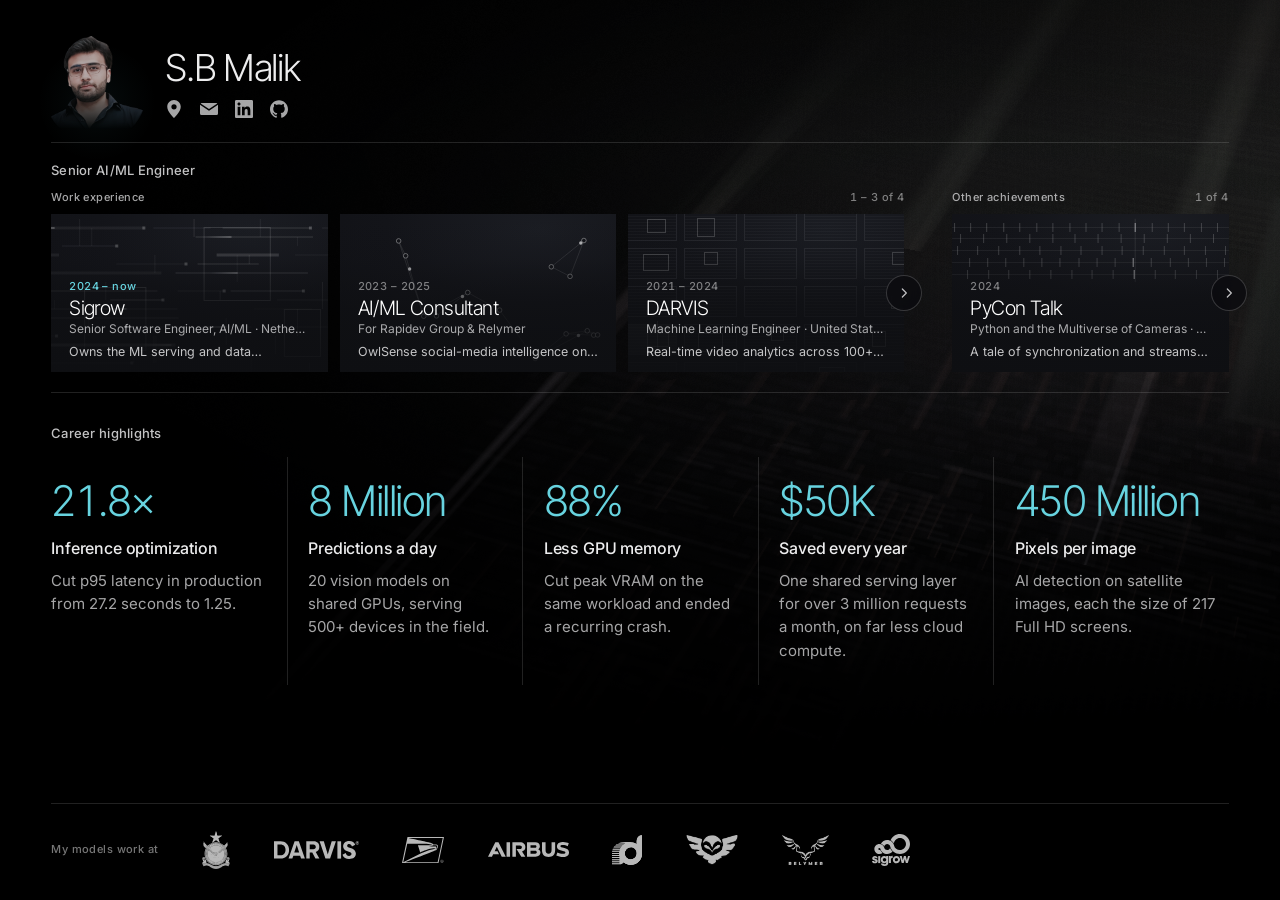
==== commit 55f6b5c8: "split work and achievments" ====
--- a/index.html
+++ b/index.html
@@ -89,9 +89,22 @@
   }
   /* journey: a strip of film stills, newest at the right */
   .journey{padding:clamp(14px,2vh,18px) 0 clamp(16px,2.2vh,20px);border-bottom:1px solid var(--rule)}
-  .jhead{display:flex;align-items:center;justify-content:space-between;gap:16px;margin-bottom:8px}
-  .jhead h3{margin:0}
-  .jnav{display:flex;align-items:center;gap:6px}
+  .jtitle{margin:0 0 10px}
+  /* two strips side by side: work experience (three across) and other achievements (one across), same still size */
+  .jgrid{display:grid;grid-template-columns:3fr 1fr;gap:0 48px}
+  .jcol{min-width:0}
+  .jhead{display:flex;align-items:baseline;justify-content:space-between;gap:16px;margin-bottom:8px}
+  .jlab{font-size:11px;font-weight:500;letter-spacing:.04em;color:var(--dim)}
+  @media (min-width:1200px){
+    /* exactly three stills (and one) at a time, with clear gaps; no half-cut still, so no edge fade */
+    .journey .reel{--gap:12px}
+    .jgrid{grid-template-columns:minmax(0,1fr) calc((100% - 48px - 24px) / 4)}   /* right column = one still, so all four stills match */
+    .jcol--work .reel{--n:3}
+    .jcol--other .reel{--n:1}
+    .journey .reel.fade-r,.journey .reel.fade-l{--fr:0px;--fl:0px}
+    .journey .still{aspect-ratio:auto;height:clamp(148px,17.6vh,176px)}
+  }
+  @media (max-width:1199px){.jgrid{grid-template-columns:1fr;gap:18px}}
   .jcount{font-size:11px;font-weight:500;letter-spacing:.04em;color:var(--faint);font-variant-numeric:tabular-nums;white-space:nowrap}
   /* carousel arrows sit half outside the strip, centred on its edges, clear of the text; the one with nowhere to go fades out */
   .reelwrap{position:relative}
@@ -120,12 +133,12 @@
   .still__cv.is-on{opacity:.8}
   /* hover: the fact opens to its full length and the scene steps back behind a deeper shade, so the
      taller text block always sits on a clean surface; the panel itself never changes size */
-  .still:hover .still__cv.is-on,.still:focus-visible .still__cv.is-on,.still:focus-within .still__cv.is-on{opacity:.38;transition-duration:.45s}
+  .still:hover .still__cv.is-on,.still:focus-visible .still__cv.is-on,.still:has(:focus-visible) .still__cv.is-on{opacity:.38;transition-duration:.45s}
   .still__fade{position:absolute;inset:0;pointer-events:none;
     background:linear-gradient(180deg,rgba(14,15,18,0) 0%,rgba(14,15,18,.1) 28%,rgba(14,15,18,.66) 60%,rgba(14,15,18,.92) 100%)}
   .still__fade::after{content:"";position:absolute;inset:0;opacity:0;transition:opacity .45s var(--ease);
     background:linear-gradient(180deg,rgba(14,15,18,.35) 0%,rgba(14,15,18,.8) 30%,rgba(14,15,18,.94) 100%)}
-  .still:hover .still__fade::after,.still:focus-visible .still__fade::after,.still:focus-within .still__fade::after{opacity:1}
+  .still:hover .still__fade::after,.still:focus-visible .still__fade::after,.still:has(:focus-visible) .still__fade::after{opacity:1}
   .still__txt{position:absolute;left:0;right:0;bottom:0;z-index:1;padding:12px 18px 12px}
   .still__yr{display:block;font-size:11px;font-weight:500;letter-spacing:.04em;color:var(--faint);font-variant-numeric:tabular-nums}
   .still--now .still__yr{color:var(--accent)}
@@ -135,11 +148,11 @@
   .still__ro a{color:inherit}
   .still__ro a:hover,.still__ro a:focus-visible{color:var(--accent)}
   .still__ro{display:block;margin-top:3px;font-size:12px;line-height:1.35;color:var(--dim);white-space:nowrap;overflow:hidden;text-overflow:ellipsis}
-  .still:hover .still__ro,.still:focus-visible .still__ro,.still:focus-within .still__ro{white-space:normal}
+  .still:hover .still__ro,.still:focus-visible .still__ro,.still:has(:focus-visible) .still__ro{white-space:normal}
   .still__fact{margin:5px 0 0;font-size:12.5px;line-height:1.4;color:var(--soft);
     display:-webkit-box;-webkit-box-orient:vertical;-webkit-line-clamp:1;overflow:hidden;
     max-height:1.4em;transition:max-height .5s var(--ease)}
-  .still:hover .still__fact,.still:focus-visible .still__fact,.still:focus-within .still__fact{-webkit-line-clamp:3;max-height:4.2em}
+  .still:hover .still__fact,.still:focus-visible .still__fact,.still:has(:focus-visible) .still__fact{-webkit-line-clamp:3;max-height:4.2em}
   @media (max-width:1199px){.reel{--n:2.35}.still{aspect-ratio:2.2/1}}
   @media (max-width:759px){
     .top{flex-direction:column;align-items:stretch}
@@ -178,7 +191,7 @@
     .built__k{grid-column:1/-1;justify-self:start;margin-bottom:2px}
     .built__w{zoom:.8}
   }
-  @media print{.jnav,.jbtn{display:none}.reel{overflow:visible;flex-wrap:wrap;-webkit-mask-image:none;mask-image:none}.still__fact{max-height:none}}
+  @media print{.jbtn{display:none}.reel{overflow:visible;flex-wrap:wrap;-webkit-mask-image:none;mask-image:none}.still__fact{max-height:none}}
   .page{position:relative;z-index:2}
   @media (max-height:860px) and (min-width:760px){.highlights{padding-top:16px;padding-bottom:6px}.card{padding-top:10px;padding-bottom:10px}}
   /* portrait: no frame. The bust stands on the header's hairline, lit by a faint cool halo */
@@ -242,16 +255,14 @@
   </header>
 
   <section class="journey" aria-label="Journey">
-    <div class="jhead">
-      <h3>Senior AI/ML Engineer</h3>
-      <div class="jnav">
-        <span class="jcount" id="jcount" aria-live="polite"></span>
-      </div>
-    </div>
-    <div class="reelwrap">
-      <button class="jbtn jbtn--prev" id="jprev" type="button" aria-label="Newer"><svg viewBox="0 0 24 24" aria-hidden="true" fill="none" stroke="currentColor" stroke-width="1.8" stroke-linecap="round" stroke-linejoin="round"><path d="m14.5 6-6 6 6 6"/></svg></button>
-      <button class="jbtn jbtn--next" id="jnext" type="button" aria-label="Older"><svg viewBox="0 0 24 24" aria-hidden="true" fill="none" stroke="currentColor" stroke-width="1.8" stroke-linecap="round" stroke-linejoin="round"><path d="m9.5 6 6 6-6 6"/></svg></button>
-    <ol class="reel" id="reel" aria-label="Journey, newest to oldest">
+    <h3 class="jtitle">Senior AI/ML Engineer</h3>
+    <div class="jgrid">
+    <div class="jcol jcol--work">
+      <div class="jhead"><span class="jlab">Work experience</span><span class="jcount" aria-live="polite"></span></div>
+      <div class="reelwrap">
+        <button class="jbtn jbtn--prev" type="button" aria-label="Newer"><svg viewBox="0 0 24 24" aria-hidden="true" fill="none" stroke="currentColor" stroke-width="1.8" stroke-linecap="round" stroke-linejoin="round"><path d="m14.5 6-6 6 6 6"/></svg></button>
+        <button class="jbtn jbtn--next" type="button" aria-label="Older"><svg viewBox="0 0 24 24" aria-hidden="true" fill="none" stroke="currentColor" stroke-width="1.8" stroke-linecap="round" stroke-linejoin="round"><path d="m9.5 6 6 6-6 6"/></svg></button>
+      <ol class="reel" aria-label="Work experience, newest to oldest">
       <li class="still still--now" tabindex="0" data-scene="silicon">
         <canvas class="still__cv" aria-hidden="true"></canvas><div class="still__fade" aria-hidden="true"></div>
         <div class="still__txt">
@@ -270,6 +281,42 @@
           <p class="still__fact">OwlSense social-media intelligence on a multi-agent harness with local LLMs. 23× faster LLM inference; one serving layer for 100K+ requests a day, $50K a year saved.</p>
         </div>
       </li>
+      <li class="still" tabindex="0" data-scene="video">
+        <canvas class="still__cv" aria-hidden="true"></canvas><div class="still__fade" aria-hidden="true"></div>
+        <div class="still__txt">
+          <span class="still__yr">2021 – 2024</span>
+          <b class="still__nm"><a href="https://www.darvis.com" target="_blank" rel="noopener">DARVIS</a></b>
+          <span class="still__ro">Machine Learning Engineer · United States, remote · OmniRoom</span>
+          <p class="still__fact">Real-time video analytics across 100+ cameras, models running in parallel into one decision layer. +50% FPS from custom DeepStream plugins.</p>
+        </div>
+      </li>
+      <li class="still" tabindex="0" data-scene="tiles">
+        <canvas class="still__cv" aria-hidden="true"></canvas><div class="still__fade" aria-hidden="true"></div>
+        <div class="still__txt">
+          <span class="still__yr">2020 – 2021</span>
+          <b class="still__nm"><a href="https://nastp.gov.pk" target="_blank" rel="noopener">CENTAIC (PAF)</a></b>
+          <span class="still__ro">Machine Learning Engineer · Islamabad · AIRAF</span>
+          <p class="still__fact">AI detection on 450-megapixel satellite images, 95% accurate on objects under 10 pixels, with 80% less analysis time. Mission-critical work under strict security limits.</p>
+        </div>
+      </li>
+      </ol>
+      </div>
+    </div>
+    <div class="jcol jcol--other">
+      <div class="jhead"><span class="jlab">Other achievements</span><span class="jcount" aria-live="polite"></span></div>
+      <div class="reelwrap">
+        <button class="jbtn jbtn--prev" type="button" aria-label="Newer"><svg viewBox="0 0 24 24" aria-hidden="true" fill="none" stroke="currentColor" stroke-width="1.8" stroke-linecap="round" stroke-linejoin="round"><path d="m14.5 6-6 6 6 6"/></svg></button>
+        <button class="jbtn jbtn--next" type="button" aria-label="Older"><svg viewBox="0 0 24 24" aria-hidden="true" fill="none" stroke="currentColor" stroke-width="1.8" stroke-linecap="round" stroke-linejoin="round"><path d="m9.5 6 6 6-6 6"/></svg></button>
+      <ol class="reel" aria-label="Other achievements, newest to oldest">
+      <li class="still" tabindex="0" data-scene="streams">
+        <canvas class="still__cv" aria-hidden="true"></canvas><div class="still__fade" aria-hidden="true"></div>
+        <div class="still__txt">
+          <span class="still__yr">2024</span>
+          <b class="still__nm"><a href="https://www.youtube.com/watch?v=-vUoondnf-8" target="_blank" rel="noopener">PyCon Talk</a></b>
+          <span class="still__ro">Python and the Multiverse of Cameras · PyCon Pakistan</span>
+          <p class="still__fact">A tale of synchronization and streams, on stage at PyCon Pakistan 2024. The talk is on YouTube.</p>
+        </div>
+      </li>
       <li class="still" tabindex="0" data-scene="wire">
         <canvas class="still__cv" aria-hidden="true"></canvas><div class="still__fade" aria-hidden="true"></div>
         <div class="still__txt">
@@ -285,25 +332,7 @@
           <span class="still__yr">2022</span>
           <b class="still__nm"><a href="https://github.com/wang-xinyu/tensorrtx/pulls?q=is%3Apr+author%3Asbmalik" target="_blank" rel="noopener">OpenSource Contribution</a></b>
           <span class="still__ro">Merged upstream · TensorRTX · PytorchX</span>
-          <p class="still__fact">ArcFace face recognition on TensorRT 8 in TensorRTX (Aug 2022), plus MLP examples in TensorRTX and PytorchX (Jan 2022). PyCon speaker.</p>
-        </div>
-      </li>
-      <li class="still" tabindex="0" data-scene="video">
-        <canvas class="still__cv" aria-hidden="true"></canvas><div class="still__fade" aria-hidden="true"></div>
-        <div class="still__txt">
-          <span class="still__yr">2021 – 2024</span>
-          <b class="still__nm"><a href="https://www.darvis.com" target="_blank" rel="noopener">DARVIS</a></b>
-          <span class="still__ro">Machine Learning Engineer · United States, remote · OmniRoom</span>
-          <p class="still__fact">Real-time video analytics across 100+ cameras, models running in parallel into one decision layer. +50% FPS from custom DeepStream plugins.</p>
-        </div>
-      </li>
-      <li class="still" tabindex="0" data-scene="tiles">
-        <canvas class="still__cv" aria-hidden="true"></canvas><div class="still__fade" aria-hidden="true"></div>
-        <div class="still__txt">
-          <span class="still__yr">2020 – 2021</span>
-          <b class="still__nm"><a href="https://nastp.gov.pk" target="_blank" rel="noopener">CENTAIC (PAF)</a></b>
-          <span class="still__ro">Machine Learning Engineer · Islamabad · AIRAF</span>
-          <p class="still__fact">AI detection on 450-megapixel satellite images, 95% accurate on objects under 10 pixels, with 80% less analysis time. Mission-critical work under strict security limits.</p>
+          <p class="still__fact">ArcFace face recognition on TensorRT 8 in TensorRTX (Aug 2022), plus MLP examples in TensorRTX and PytorchX (Jan 2022).</p>
         </div>
       </li>
       <li class="still" tabindex="0" data-scene="medal">
@@ -315,7 +344,9 @@
           <p class="still__fact">Graduated top of the programme with the Gold Medal, CGPA 4.0 / 4.0. Before that, BS Computer Science at the University of Gujrat with the Top Project award.</p>
         </div>
       </li>
-    </ol>
+      </ol>
+      </div>
+    </div>
     </div>
   </section>
 
@@ -363,10 +394,10 @@
 /* Journey: one film still per era. Each still is a small procedural scene drawn on a canvas,
    monochrome and slow. One shared rAF loop at ~25 fps, DPR capped at 1.5, stills that are
    offscreen (or scrolled out of the strip) do not draw, reduced motion = one static frame. */
-const reel = document.getElementById('reel');
-if (!reel) return;
-const stills = Array.from(reel.querySelectorAll('.still'));
-const N = stills.length;
+const reels = Array.from(document.querySelectorAll('.journey .reel'));
+if (!reels.length) return;
+const stills = Array.from(document.querySelectorAll('.journey .still'));
+const ORDER = ['medal', 'tiles', 'video', 'commits', 'wire', 'graph', 'silicon', 'streams'];   /* oldest first: fixes each scene's seed */
 const reduced = matchMedia('(prefers-reduced-motion: reduce)').matches;
 const DPR = Math.min(window.devicePixelRatio || 1, 1.5);
 const TAU = Math.PI * 2;
@@ -442,6 +473,25 @@
       const i = Math.floor((px + s.g / 2) / (s.fw + s.g)), f = s.frames[j * s.cols + i];
       if (f) { ctx.fillStyle = W(.05); ctx.fillRect(f.x + 1, f.y + 1, s.fw - 1, s.fh - 1); }
       ctx.fillStyle = W(.16); ctx.fillRect(Math.round(px), y - 3, 1, s.fh + 6);
+    }
+  },
+  /* PyCon talk, many cameras in sync: frame ticks on parallel streams, each at its own rate, drifting past one sync line */
+  streams: {
+    build(w, h, r) {
+      const lanes = [];
+      for (let i = 0; i < 5; i++) { const p = 15 + r() * 9; lanes.push({ y: Math.round(h * (.08 + i * .075)) + .5, p, ph: r() * p }); }
+      const base = layer(w, h, x => { x.strokeStyle = W(.07); for (const l of lanes) { x.beginPath(); x.moveTo(0, l.y); x.lineTo(w, l.y); x.stroke(); } });
+      return { base, lanes, sx: Math.round(w * .66) + .5 };
+    },
+    frame(ctx, w, h, t, s) {
+      ctx.clearRect(0, 0, w, h); ctx.drawImage(s.base, 0, 0, w, h);
+      ctx.fillStyle = W(.1); ctx.fillRect(s.sx - .5, h * .03, 1, h * .4);
+      for (const l of s.lanes) {
+        for (let x = -((t * 9 + l.ph) % l.p); x < w; x += l.p) {
+          const d = Math.abs(x - s.sx), a = d < 4 ? .62 : .2;
+          ctx.fillStyle = W(a); ctx.fillRect(Math.round(x), l.y - 4.5, 1, 9);
+        }
+      }
     }
   },
   /* open source: a commit graph, branches leaving the main line and merging back, one pulse along the line */
@@ -584,12 +634,12 @@
 document.addEventListener('visibilitychange', () => { if (document.hidden) { cancelAnimationFrame(raf); raf = 0; } else { lastDraw = 0; kick(); } });
 
 const panels = new Map();
-stills.forEach((li, idx) => {
+stills.forEach(li => {
   const cv = li.querySelector('canvas'), scene = SCENES[li.dataset.scene];
   if (!cv || !scene) return;
   const ctx = cv.getContext('2d');
   let w = 0, h = 0, st = null;
-  const k = N - 1 - idx;   /* original oldest-first position, so each scene keeps its look */
+  const k = Math.max(0, ORDER.indexOf(li.dataset.scene));   /* same seed wherever the still sits, so each scene keeps its look */
   const t0 = k * 5.17;
   const p = {
     on: false,
@@ -613,30 +663,33 @@
 if ('ResizeObserver' in window) { const ro = new ResizeObserver(() => panels.forEach(p => { if (active.has(p)) p.size(); })); panels.forEach((p, li) => ro.observe(li)); }
 
 /* ---- strip navigation: arrows, counter, keyboard ---- */
-const prev = document.getElementById('jprev'), next = document.getElementById('jnext'), cnt = document.getElementById('jcount');
-const step = () => stills[1] ? stills[1].offsetLeft - stills[0].offsetLeft : stills[0].offsetWidth;
-let queued = false;
-function update() {
-  queued = false;
-  const s = step(), max = reel.scrollWidth - reel.clientWidth;
-  const first = Math.min(N - 1, Math.max(0, Math.round(reel.scrollLeft / s)));
-  const vis = Math.max(1, Math.round((reel.clientWidth + 2) / s));
-  const last = Math.min(N, first + vis);
-  cnt.textContent = vis > 1 ? (first + 1) + ' – ' + last + ' of ' + N : (first + 1) + ' of ' + N;
-  prev.disabled = reel.scrollLeft <= 1; next.disabled = reel.scrollLeft >= max - 1;
-  /* fade whichever edge has a still cut in half: the right one until the end, the left one once there */
-  reel.classList.toggle('fade-r', !next.disabled);
-  reel.classList.toggle('fade-l', next.disabled && !prev.disabled);
-}
-reel.addEventListener('scroll', () => { if (!queued) { queued = true; requestAnimationFrame(update); } }, { passive: true });
-/* one click moves a whole page of fully visible stills, not just one */
-const go = d => { const s = step(); reel.scrollBy({ left: d * s * Math.max(1, Math.floor((reel.clientWidth + 2) / s)), behavior: reduced ? 'auto' : 'smooth' }); };
-prev.addEventListener('click', () => go(-1));
-next.addEventListener('click', () => go(1));
-reel.addEventListener('keydown', e => { if (e.key === 'ArrowRight') { go(1); e.preventDefault(); } else if (e.key === 'ArrowLeft') { go(-1); e.preventDefault(); } });
-let rz = 0; addEventListener('resize', () => { clearTimeout(rz); rz = setTimeout(update, 120); }, { passive: true });
-reel.scrollLeft = 0;   /* newest first, at the left */
-update();
+reels.forEach(reel => {
+  const col = reel.closest('.jcol'), items = Array.from(reel.querySelectorAll('.still')), N = items.length;
+  const prev = col.querySelector('.jbtn--prev'), next = col.querySelector('.jbtn--next'), cnt = col.querySelector('.jcount');
+  const step = () => items[1] ? items[1].offsetLeft - items[0].offsetLeft : items[0].offsetWidth;
+  let queued = false;
+  function update() {
+    queued = false;
+    const s = step(), max = reel.scrollWidth - reel.clientWidth;
+    const first = Math.min(N - 1, Math.max(0, Math.round(reel.scrollLeft / s)));
+    const vis = Math.max(1, Math.round((reel.clientWidth + 2) / s));
+    const last = Math.min(N, first + vis);
+    cnt.textContent = vis > 1 && last > first + 1 ? (first + 1) + ' – ' + last + ' of ' + N : (first + 1) + ' of ' + N;
+    prev.disabled = reel.scrollLeft <= 1; next.disabled = reel.scrollLeft >= max - 1;
+    /* fade whichever edge has a still cut in half: the right one until the end, the left one once there */
+    reel.classList.toggle('fade-r', !next.disabled);
+    reel.classList.toggle('fade-l', next.disabled && !prev.disabled);
+  }
+  reel.addEventListener('scroll', () => { if (!queued) { queued = true; requestAnimationFrame(update); } }, { passive: true });
+  /* one click moves a whole page of fully visible stills, not just one */
+  const go = d => { const s = step(); reel.scrollBy({ left: d * s * Math.max(1, Math.floor((reel.clientWidth + 2) / s)), behavior: reduced ? 'auto' : 'smooth' }); };
+  prev.addEventListener('click', () => go(-1));
+  next.addEventListener('click', () => go(1));
+  reel.addEventListener('keydown', e => { if (e.key === 'ArrowRight') { go(1); e.preventDefault(); } else if (e.key === 'ArrowLeft') { go(-1); e.preventDefault(); } });
+  let rz = 0; addEventListener('resize', () => { clearTimeout(rz); rz = setTimeout(update, 120); }, { passive: true });
+  reel.scrollLeft = 0;   /* newest first, at the left */
+  update();
+});
 })();
 </script>
 <script>
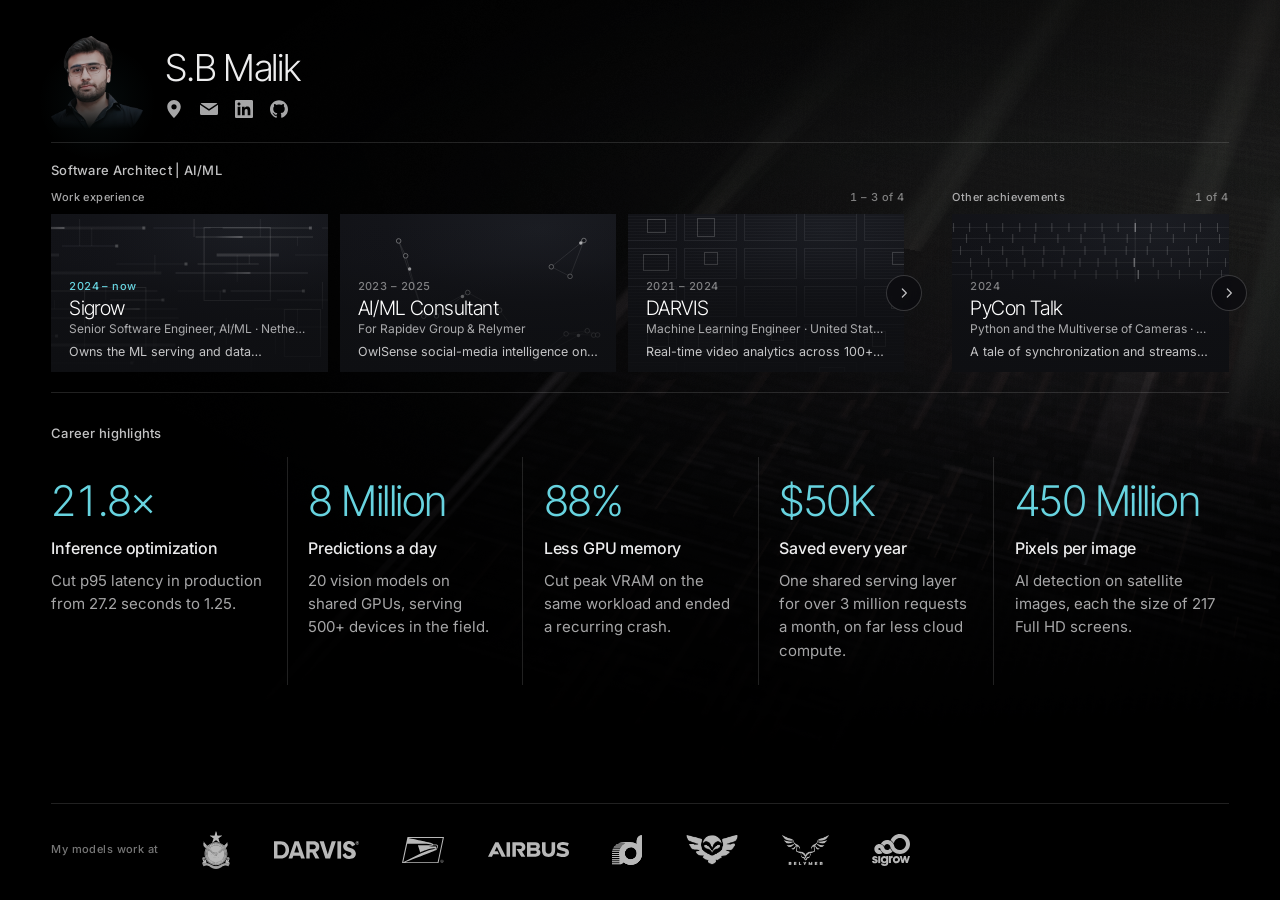
==== commit 071207fc: "minor updates" ====
--- a/index.html
+++ b/index.html
@@ -6,7 +6,7 @@
 <title>SB Malik Portfolio</title>
 <link rel="icon" type="image/png" href="img/logo_icon.png" media="(prefers-color-scheme: light)">
 <link rel="icon" type="image/png" href="img/logo-white.png" media="(prefers-color-scheme: dark)">
-<meta name="description" content="Subtain Malik, Senior AI/ML Engineer in the Netherlands. Five results from putting machine learning into production.">
+<meta name="description" content="Subtain Malik, Software Architect, AI/ML, in the Netherlands. Five results from putting machine learning into production.">
 <link rel="preconnect" href="https://fonts.googleapis.com">
 <link rel="preconnect" href="https://fonts.gstatic.com" crossorigin>
 <link href="https://fonts.googleapis.com/css2?family=Inter+Tight:wght@300;400;500&family=Inter:opsz,wght@14..32,400;14..32,500&display=swap" rel="stylesheet">
@@ -255,7 +255,7 @@
   </header>
 
   <section class="journey" aria-label="Journey">
-    <h3 class="jtitle">Senior AI/ML Engineer</h3>
+    <h3 class="jtitle">Software Architect | AI/ML</h3>
     <div class="jgrid">
     <div class="jcol jcol--work">
       <div class="jhead"><span class="jlab">Work experience</span><span class="jcount" aria-live="polite"></span></div>
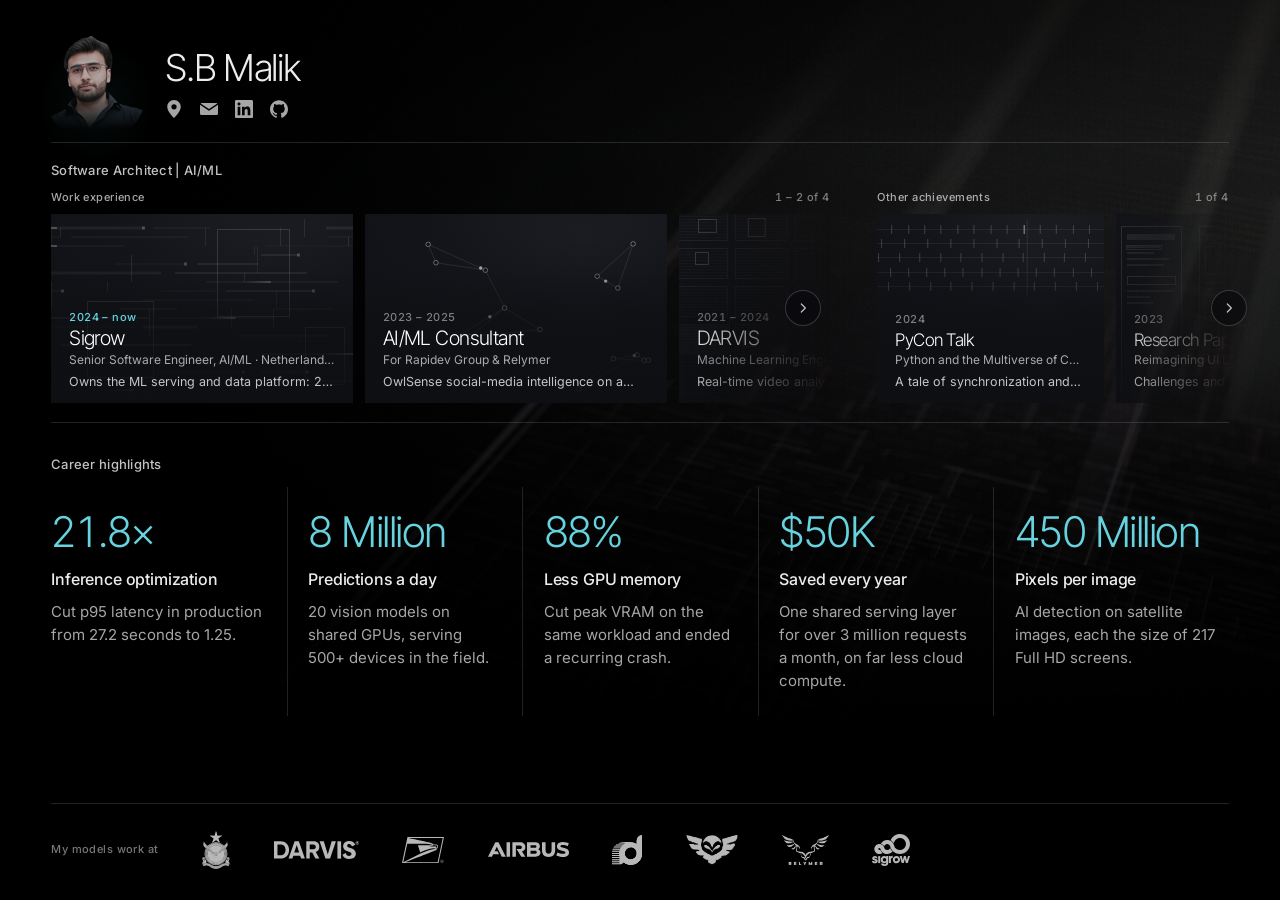
==== commit 3f33ffbe: "minor ui fixes" ====
--- a/index.html
+++ b/index.html
@@ -90,19 +90,34 @@
   /* journey: a strip of film stills, newest at the right */
   .journey{padding:clamp(14px,2vh,18px) 0 clamp(16px,2.2vh,20px);border-bottom:1px solid var(--rule)}
   .jtitle{margin:0 0 10px}
-  /* two strips side by side: work experience (three across) and other achievements (one across), same still size */
+  /* two strips side by side: work experience and other achievements, every still the same size */
   .jgrid{display:grid;grid-template-columns:3fr 1fr;gap:0 48px}
   .jcol{min-width:0}
   .jhead{display:flex;align-items:baseline;justify-content:space-between;gap:16px;margin-bottom:8px}
   .jlab{font-size:11px;font-weight:500;letter-spacing:.04em;color:var(--dim)}
   @media (min-width:1200px){
-    /* exactly three stills (and one) at a time, with clear gaps; no half-cut still, so no edge fade */
+    /* two whole stills and half of the third on the left, one whole and half of the next on the right; the half
+       still fades out under its arrow, the cue to click. Right-hand stills are --ko times as wide as left-hand
+       ones (c): the row is 48px + 2.5c + 2 gaps + 1.5 * ko * c + 1 gap, which fixes the right column's width */
     .journey .reel{--gap:12px}
-    .jgrid{grid-template-columns:minmax(0,1fr) calc((100% - 48px - 24px) / 4)}   /* right column = one still, so all four stills match */
-    .jcol--work .reel{--n:3}
-    .jcol--other .reel{--n:1}
-    .journey .reel.fade-r,.journey .reel.fade-l{--fr:0px;--fl:0px}
-    .journey .still{aspect-ratio:auto;height:clamp(148px,17.6vh,176px)}
+    .jgrid{--ko:.75;grid-template-columns:minmax(0,1fr) calc((100% - 84px) * 1.5 * var(--ko) / (2.5 + 1.5 * var(--ko)) + 12px)}
+    .jcol--other .still__nm{font-size:clamp(17px,1.35vw,20px)}
+    .jcol--work .still{flex-basis:calc((100% - 2 * var(--gap)) / 2.5)}
+    .jcol--other .still{flex-basis:calc((100% - var(--gap)) / 1.5)}
+    .jcol--work .reel.fade-r{--fr:calc((100% - 2 * var(--gap)) / 5)}.jcol--work .reel.fade-l{--fl:calc((100% - 2 * var(--gap)) / 5)}
+    .jcol--other .reel.fade-r{--fr:calc((100% - var(--gap)) / 3)}.jcol--other .reel.fade-l{--fl:calc((100% - var(--gap)) / 3)}
+    .journey .still{aspect-ratio:auto;max-height:none;height:clamp(148px,17.6vh,176px)}
+    /* the work strip's next arrow sits just inside its strip, over the faded still, so it keeps clear of the other strip's back arrow */
+    .jcol--work .jbtn--next{right:8px}
+  }
+  /* screens with the room get taller stills, so a full hover fits: year, title, 2-line role, 4-line fact */
+  @media (min-width:1200px) and (min-height:760px){
+    .journey .still{height:clamp(172px,21vh,196px)}
+  }
+  /* short screens keep the compact stills and a shorter hover: 1-line role, 3-line fact */
+  @media (min-width:1200px) and (max-height:759px){
+    .journey .still:hover .still__ro,.journey .still:focus-visible .still__ro,.journey .still:has(:focus-visible) .still__ro{-webkit-line-clamp:1}
+    .journey .still:hover .still__fact,.journey .still:focus-visible .still__fact,.journey .still:has(:focus-visible) .still__fact{-webkit-line-clamp:3;max-height:4.2em}
   }
   @media (max-width:1199px){.jgrid{grid-template-columns:1fr;gap:18px}}
   .jcount{font-size:11px;font-weight:500;letter-spacing:.04em;color:var(--faint);font-variant-numeric:tabular-nums;white-space:nowrap}
@@ -148,11 +163,11 @@
   .still__ro a{color:inherit}
   .still__ro a:hover,.still__ro a:focus-visible{color:var(--accent)}
   .still__ro{display:block;margin-top:3px;font-size:12px;line-height:1.35;color:var(--dim);white-space:nowrap;overflow:hidden;text-overflow:ellipsis}
-  .still:hover .still__ro,.still:focus-visible .still__ro,.still:has(:focus-visible) .still__ro{white-space:normal}
+  .still:hover .still__ro,.still:focus-visible .still__ro,.still:has(:focus-visible) .still__ro{display:-webkit-box;-webkit-box-orient:vertical;-webkit-line-clamp:2;white-space:normal}
   .still__fact{margin:5px 0 0;font-size:12.5px;line-height:1.4;color:var(--soft);
     display:-webkit-box;-webkit-box-orient:vertical;-webkit-line-clamp:1;overflow:hidden;
     max-height:1.4em;transition:max-height .5s var(--ease)}
-  .still:hover .still__fact,.still:focus-visible .still__fact,.still:has(:focus-visible) .still__fact{-webkit-line-clamp:3;max-height:4.2em}
+  .still:hover .still__fact,.still:focus-visible .still__fact,.still:has(:focus-visible) .still__fact{-webkit-line-clamp:4;max-height:5.6em}
   @media (max-width:1199px){.reel{--n:2.35}.still{aspect-ratio:2.2/1}}
   @media (max-width:759px){
     .top{flex-direction:column;align-items:stretch}
@@ -323,7 +338,7 @@
           <span class="still__yr">2023</span>
           <b class="still__nm"><a href="https://arxiv.org/abs/2303.13055" target="_blank" rel="noopener">Research Paper</a></b>
           <span class="still__ro">Reimagining UI Design using Deep Learning · arXiv · first author</span>
-          <p class="still__fact">Challenges and opportunities of deep learning for app interface design. ICT Endowment Research &amp; Development Funds award.</p>
+          <p class="still__fact">Challenges and opportunities of deep learning for app interfaces. ICT Endowment R&amp;D Funds award.</p>
         </div>
       </li>
       <li class="still" tabindex="0" data-scene="commits">
@@ -332,7 +347,7 @@
           <span class="still__yr">2022</span>
           <b class="still__nm"><a href="https://github.com/wang-xinyu/tensorrtx/pulls?q=is%3Apr+author%3Asbmalik" target="_blank" rel="noopener">OpenSource Contribution</a></b>
           <span class="still__ro">Merged upstream · TensorRTX · PytorchX</span>
-          <p class="still__fact">ArcFace face recognition on TensorRT 8 in TensorRTX (Aug 2022), plus MLP examples in TensorRTX and PytorchX (Jan 2022).</p>
+          <p class="still__fact">ArcFace face recognition on TensorRT 8 (Aug 2022), plus MLP examples (Jan 2022).</p>
         </div>
       </li>
       <li class="still" tabindex="0" data-scene="medal">
@@ -341,7 +356,7 @@
           <span class="still__yr">2018 – 2021</span>
           <b class="still__nm"><a href="https://www.linkedin.com/feed/update/urn:li:activity:7010624832048427008/" target="_blank" rel="noopener">Gold Medal</a></b>
           <span class="still__ro">MS Computational Science &amp; Engineering · NUST</span>
-          <p class="still__fact">Graduated top of the programme with the Gold Medal, CGPA 4.0 / 4.0. Before that, BS Computer Science at the University of Gujrat with the Top Project award.</p>
+          <p class="still__fact">Top of the programme, CGPA 4.0 / 4.0. BS Computer Science at the University of Gujrat, Top Project award.</p>
         </div>
       </li>
       </ol>
@@ -667,12 +682,14 @@
   const col = reel.closest('.jcol'), items = Array.from(reel.querySelectorAll('.still')), N = items.length;
   const prev = col.querySelector('.jbtn--prev'), next = col.querySelector('.jbtn--next'), cnt = col.querySelector('.jcount');
   const step = () => items[1] ? items[1].offsetLeft - items[0].offsetLeft : items[0].offsetWidth;
+  const whole = s => Math.max(1, Math.floor((reel.clientWidth + s - items[0].offsetWidth + 2) / s));
   let queued = false;
   function update() {
     queued = false;
     const s = step(), max = reel.scrollWidth - reel.clientWidth;
-    const first = Math.min(N - 1, Math.max(0, Math.round(reel.scrollLeft / s)));
-    const vis = Math.max(1, Math.round((reel.clientWidth + 2) / s));
+    /* count only stills fully in view; a half-cut one is the hint, not a page */
+    const first = Math.min(N - 1, Math.max(0, Math.ceil(reel.scrollLeft / s - .05)));
+    const vis = whole(s);
     const last = Math.min(N, first + vis);
     cnt.textContent = vis > 1 && last > first + 1 ? (first + 1) + ' – ' + last + ' of ' + N : (first + 1) + ' of ' + N;
     prev.disabled = reel.scrollLeft <= 1; next.disabled = reel.scrollLeft >= max - 1;
@@ -682,7 +699,7 @@
   }
   reel.addEventListener('scroll', () => { if (!queued) { queued = true; requestAnimationFrame(update); } }, { passive: true });
   /* one click moves a whole page of fully visible stills, not just one */
-  const go = d => { const s = step(); reel.scrollBy({ left: d * s * Math.max(1, Math.floor((reel.clientWidth + 2) / s)), behavior: reduced ? 'auto' : 'smooth' }); };
+  const go = d => { const s = step(); reel.scrollBy({ left: d * s * whole(s), behavior: reduced ? 'auto' : 'smooth' }); };
   prev.addEventListener('click', () => go(-1));
   next.addEventListener('click', () => go(1));
   reel.addEventListener('keydown', e => { if (e.key === 'ArrowRight') { go(1); e.preventDefault(); } else if (e.key === 'ArrowLeft') { go(-1); e.preventDefault(); } });
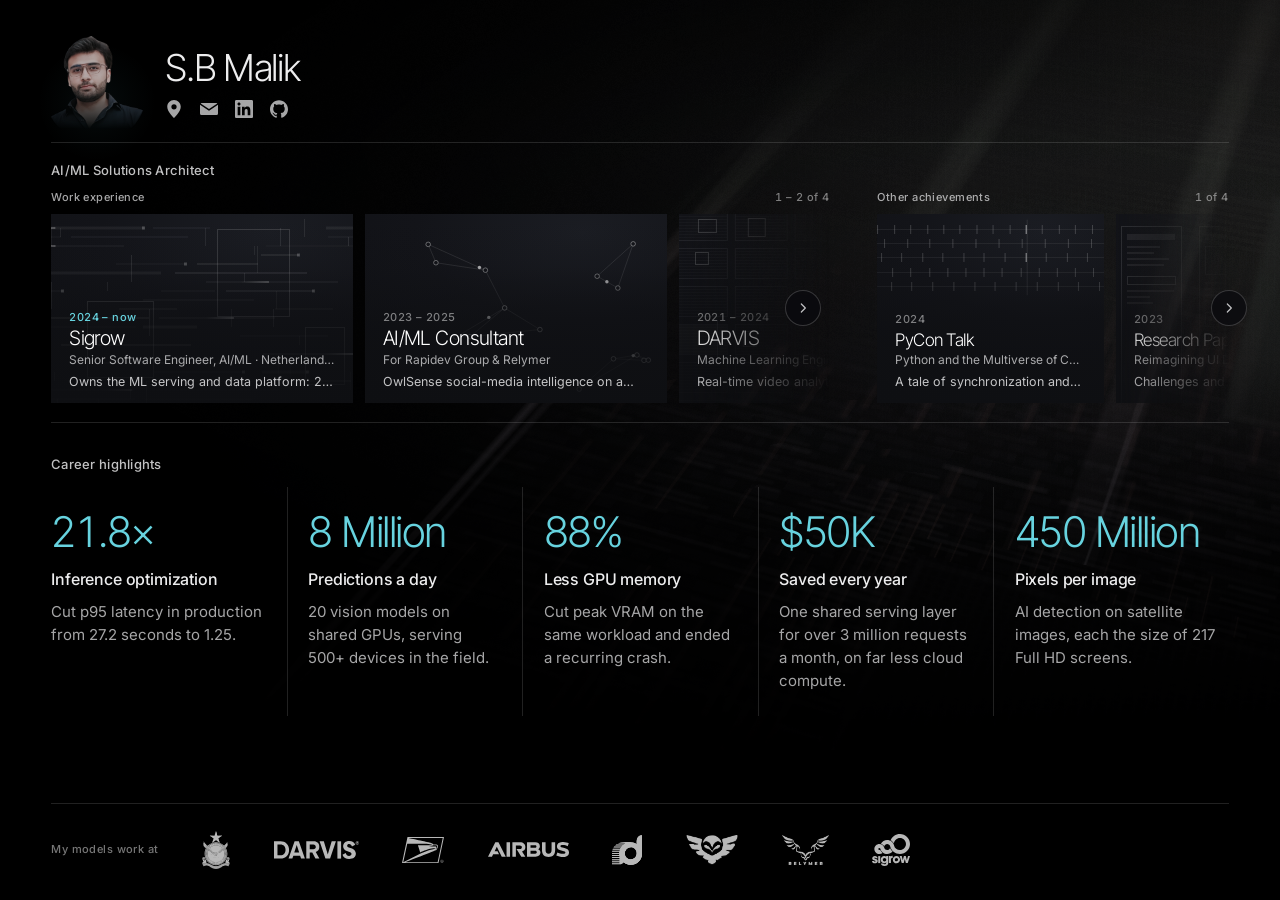
==== commit 2f4cc13e: "Title: AI/ML Solutions Architect" ====
--- a/index.html
+++ b/index.html
@@ -6,7 +6,7 @@
 <title>SB Malik Portfolio</title>
 <link rel="icon" type="image/png" href="img/logo_icon.png" media="(prefers-color-scheme: light)">
 <link rel="icon" type="image/png" href="img/logo-white.png" media="(prefers-color-scheme: dark)">
-<meta name="description" content="Subtain Malik, Software Architect, AI/ML, in the Netherlands. Five results from putting machine learning into production.">
+<meta name="description" content="Subtain Malik, AI/ML Solutions Architect, in the Netherlands. Five results from putting machine learning into production.">
 <link rel="preconnect" href="https://fonts.googleapis.com">
 <link rel="preconnect" href="https://fonts.gstatic.com" crossorigin>
 <link href="https://fonts.googleapis.com/css2?family=Inter+Tight:wght@300;400;500&family=Inter:opsz,wght@14..32,400;14..32,500&display=swap" rel="stylesheet">
@@ -270,7 +270,7 @@
   </header>
 
   <section class="journey" aria-label="Journey">
-    <h3 class="jtitle">Software Architect | AI/ML</h3>
+    <h3 class="jtitle">AI/ML Solutions Architect</h3>
     <div class="jgrid">
     <div class="jcol jcol--work">
       <div class="jhead"><span class="jlab">Work experience</span><span class="jcount" aria-live="polite"></span></div>
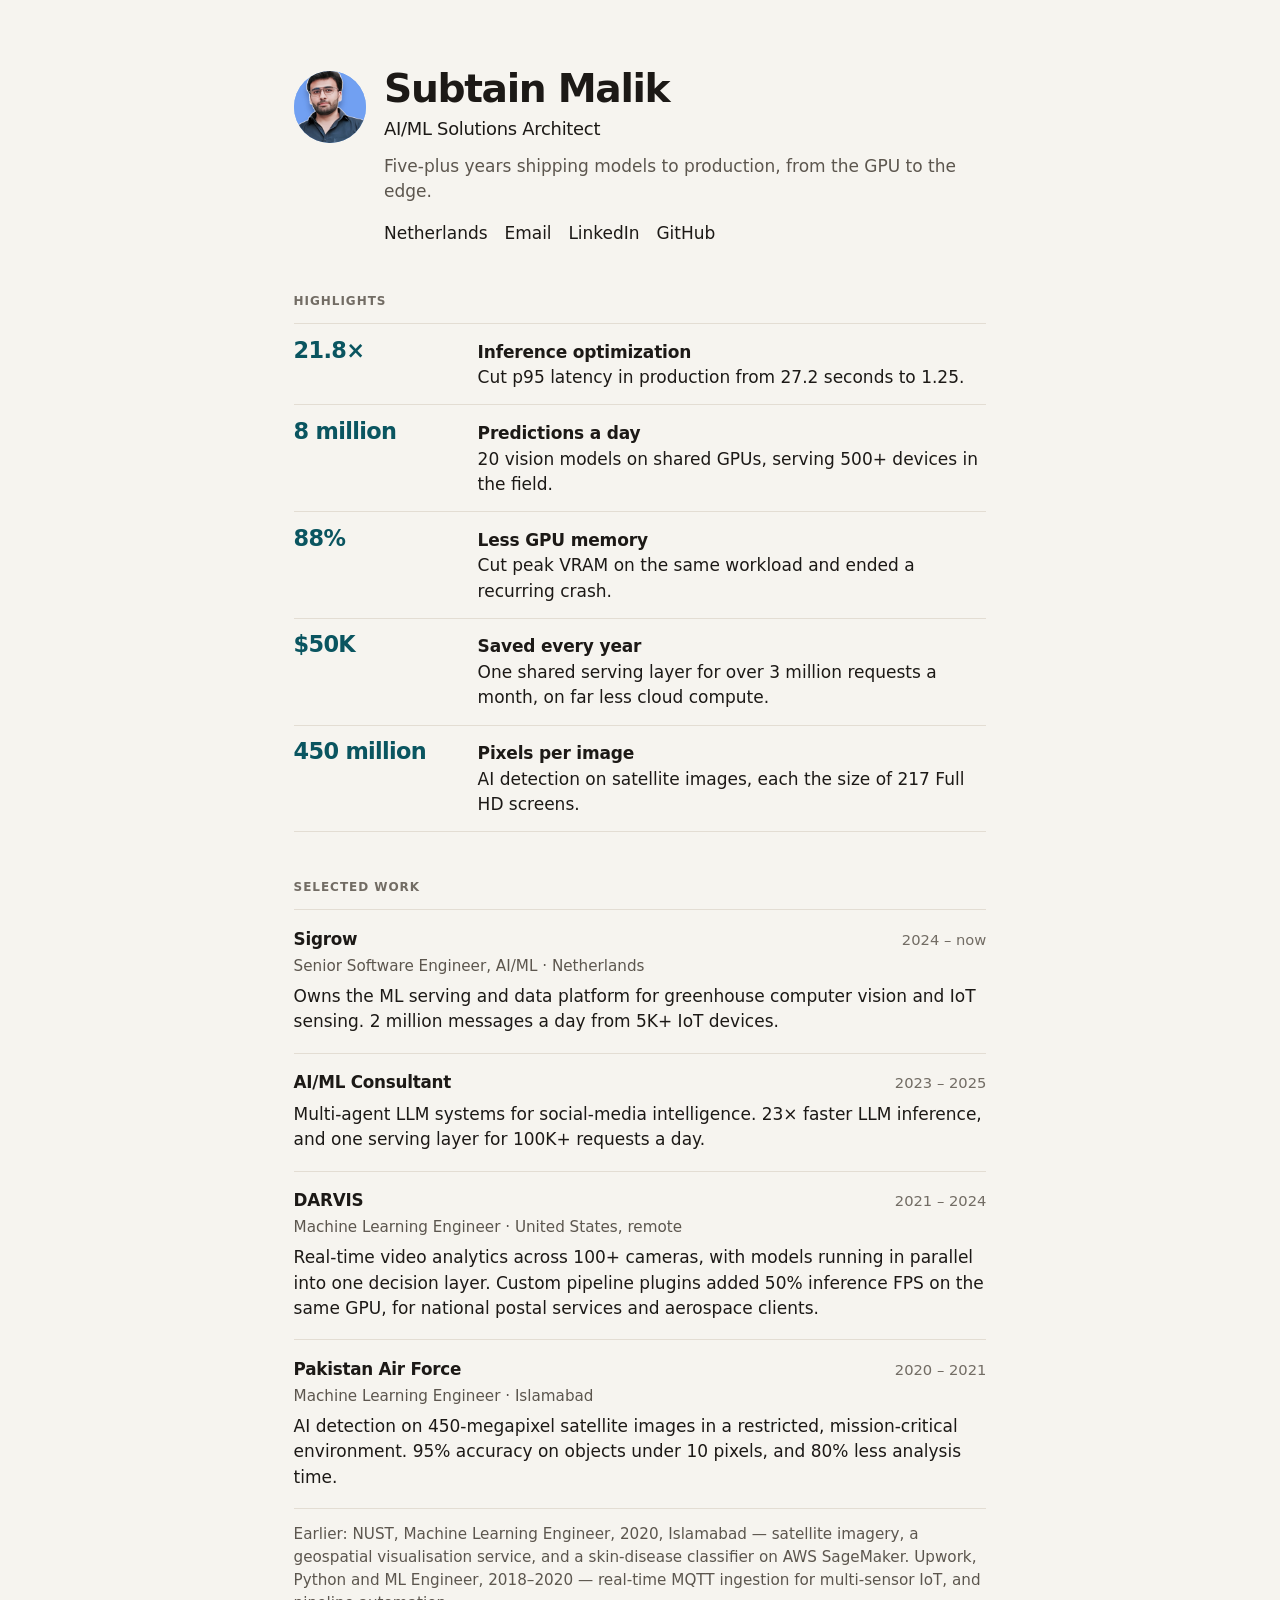
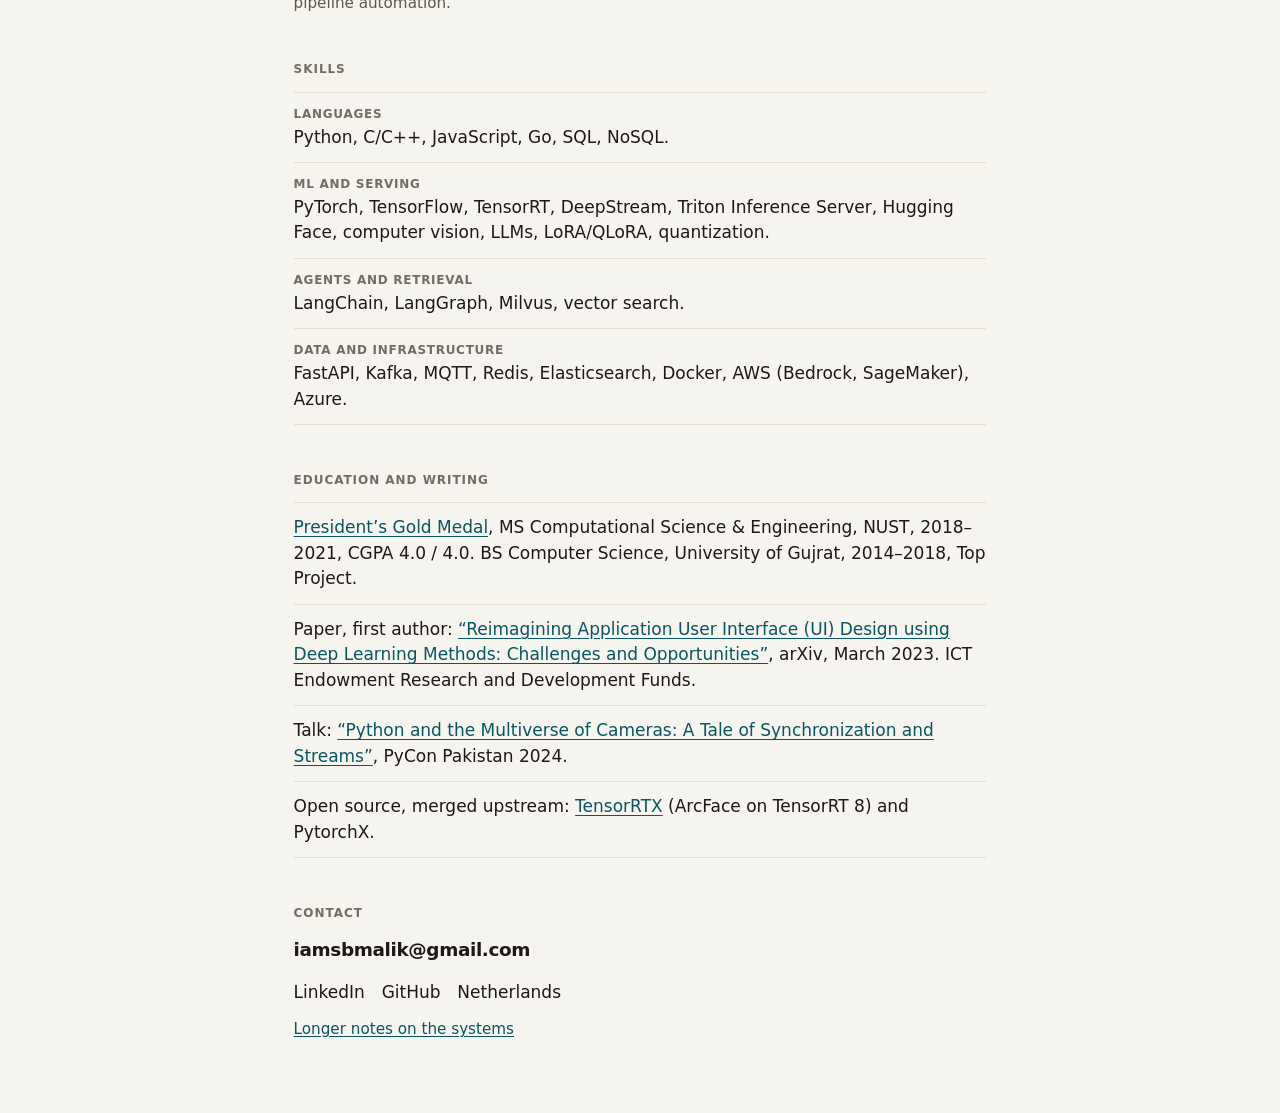
==== commit 3e480f49: "Simplify the homepage into a static one-page portfolio. Drop the canvas journey, WebGL backdrop, and" ====
--- a/index.html
+++ b/index.html
@@ -7,1049 +7,295 @@
 <link rel="icon" type="image/png" href="img/logo_icon.png" media="(prefers-color-scheme: light)">
 <link rel="icon" type="image/png" href="img/logo-white.png" media="(prefers-color-scheme: dark)">
 <meta name="description" content="Subtain Malik, AI/ML Solutions Architect, in the Netherlands. Five results from putting machine learning into production.">
-<link rel="preconnect" href="https://fonts.googleapis.com">
-<link rel="preconnect" href="https://fonts.gstatic.com" crossorigin>
-<link href="https://fonts.googleapis.com/css2?family=Inter+Tight:wght@300;400;500&family=Inter:opsz,wght@14..32,400;14..32,500&display=swap" rel="stylesheet">
+<meta name="theme-color" content="#f6f4ef">
+<meta name="color-scheme" content="light">
+<meta property="og:type" content="website">
+<meta property="og:title" content="Subtain Malik | AI/ML Solutions Architect">
+<meta property="og:description" content="Subtain Malik, AI/ML Solutions Architect, in the Netherlands. Five results from putting machine learning into production.">
+<meta property="og:image" content="https://sbmalik.github.io/img/og.png">
+<meta property="og:image:width" content="1200">
+<meta property="og:image:height" content="630">
+<meta property="og:url" content="https://sbmalik.github.io/">
+<meta name="twitter:card" content="summary_large_image">
+<meta name="twitter:title" content="Subtain Malik | AI/ML Solutions Architect">
+<meta name="twitter:description" content="Subtain Malik, AI/ML Solutions Architect, in the Netherlands. Five results from putting machine learning into production.">
+<meta name="twitter:image" content="https://sbmalik.github.io/img/og.png">
+<link rel="alternate" type="text/plain" href="llms.txt" title="LLM-readable summary">
 <style>
-  :root{
-    --ink:#ededee;
-    --soft:rgba(237,237,238,.82);
-    --dim:rgba(237,237,238,.70);
-    --faint:rgba(237,237,238,.50);
-    --rule:rgba(255,255,255,.13);
-    --accent:#67d3df;
-    --bg:#000;
-    --sans:"Inter",system-ui,-apple-system,"Segoe UI",sans-serif;
-    --heading:"Inter Tight",var(--sans);
-    --ease:cubic-bezier(.4,0,.2,1);
-    color-scheme:dark;
-  }
-  *{box-sizing:border-box}
-  html{background:var(--bg)}
-  body{margin:0;min-height:100vh;color:var(--ink);font-family:var(--sans);font-size:16px;line-height:1.5;
-    font-optical-sizing:auto;background:var(--bg);-webkit-font-smoothing:antialiased;-moz-osx-font-smoothing:grayscale;text-rendering:optimizeLegibility}
-  ::selection{background:rgba(255,255,255,.85);color:#000}
-
-  .page{min-height:100vh;display:grid;grid-template-rows:auto auto 1fr auto;
-    max-width:1600px;margin:0 auto;padding:clamp(28px,4vh,52px) clamp(16px,4vw,64px) clamp(24px,3.5vh,44px)}
-
-  /* top: a compact hero. Inter Tight light name, a two-line statement, two calls to action */
-  .top{display:flex;align-items:stretch;justify-content:space-between;gap:22px 40px;flex-wrap:wrap;
-    padding-bottom:clamp(14px,2.2vh,20px);border-bottom:1px solid var(--rule)}
-  .who{display:flex;align-items:center;gap:22px}
-  .who > img{width:72px;height:72px;border-radius:50%;object-fit:cover;filter:saturate(.85);flex:none;
-    box-shadow:0 0 0 1px var(--rule)}
-  h1{margin:0;font-family:var(--heading);font-weight:300;color:var(--ink);font-size:clamp(30px,2.9vw,42px);line-height:1;letter-spacing:-.035em}
-  .lede{margin:8px 0 0;font-family:var(--sans);font-weight:400;font-size:15px;line-height:1.5;letter-spacing:0;color:var(--dim)}
-  .side{display:flex;flex-direction:column;align-items:flex-end;justify-content:space-between;gap:14px}
-  .links{display:flex;gap:10px 26px;flex-wrap:wrap}
-  a{color:var(--dim);text-decoration:none;transition:color .22s}
-  a:hover,a:focus-visible{color:var(--accent);outline:none;}
-  .links a{font-size:14.5px;font-weight:500;letter-spacing:.01em}
-  .links a{display:inline-flex;align-items:center;gap:7px}
-  .links svg{width:15px;height:15px;flex:none;opacity:.85}
-
-  /* board */
-  .highlights{align-self:start;padding:clamp(22px,3.5vh,36px) 0 clamp(12px,3vh,40px)}
-  .board{display:grid;grid-template-columns:repeat(5,minmax(0,1fr));margin:0;padding:0;list-style:none}
-  .card{display:flex;flex-direction:column;padding:clamp(14px,2.6vh,30px) clamp(18px,1.6vw,30px);
-    border-left:1px solid var(--rule);opacity:0;transform:translateY(8px);
-    animation:rise 1.2s cubic-bezier(.2,.7,.2,1) forwards}
-  .card:first-child{border-left:0;padding-left:0}
-  .card:last-child{padding-right:0}
-  .card:nth-child(2){animation-delay:.08s}.card:nth-child(3){animation-delay:.16s}
-  .card:nth-child(4){animation-delay:.24s}.card:nth-child(5){animation-delay:.32s}
-  @keyframes rise{to{opacity:1;transform:none}}
-  .big{margin:0;font-family:var(--heading);font-weight:300;font-size:clamp(36px,3.3vw,52px);line-height:1;
-    color:var(--accent);font-variant-numeric:tabular-nums;letter-spacing:-.035em;white-space:nowrap}
-  .big small{font-size:.38em;margin-left:.2em;letter-spacing:0;font-weight:400}
-  .card h2{margin:16px 0 0;font-weight:500;font-size:clamp(16px,1.2vw,18px);line-height:1.3;letter-spacing:-.01em;color:var(--ink)}
-  .card p{margin:10px 0 0;font-size:clamp(15px,1.1vw,16.5px);line-height:1.55;color:var(--dim)}
-
-  /* journey */
-  h3{margin:0 0 14px;font-weight:500;font-size:13px;letter-spacing:.02em;line-height:1.4;color:var(--soft)}
-
-  @media (max-width:1199px){
-    .board{grid-template-columns:repeat(3,1fr)}
-    .card:nth-child(3n+1){border-left:0;padding-left:0}
-    .card:nth-child(3n){padding-right:0}
-    .card:nth-child(n+4){border-top:1px solid var(--rule)}
-  }
-  @media (max-width:759px){
-    .board{grid-template-columns:1fr}
-    .card,.card:nth-child(n){border-left:0;padding:28px 0;border-top:1px solid var(--rule)}
-    .card:first-child{border-top:0}
-    .who > img{width:60px;height:60px}
-  }
-  @media (prefers-reduced-motion:reduce){.card{animation:none;opacity:1;transform:none}}
-  @media print{
-    body{background:#fff;color:#1a1a1a}
-    :root{--ink:#111;--soft:#333;--dim:#555;--faint:#888;--rule:#ddd;--accent:#0a6f7d}
-    .card{animation:none;opacity:1;transform:none}
-  }
-  /* journey: a strip of film stills, newest at the right */
-  .journey{padding:clamp(14px,2vh,18px) 0 clamp(16px,2.2vh,20px);border-bottom:1px solid var(--rule)}
-  .jtitle{margin:0 0 10px}
-  /* two strips side by side: work experience and other achievements, every still the same size */
-  .jgrid{display:grid;grid-template-columns:3fr 1fr;gap:0 48px}
-  .jcol{min-width:0}
-  .jhead{display:flex;align-items:baseline;justify-content:space-between;gap:16px;margin-bottom:8px}
-  .jlab{font-size:11px;font-weight:500;letter-spacing:.04em;color:var(--dim)}
-  @media (min-width:1200px){
-    /* two whole stills and half of the third on the left, one whole and half of the next on the right; the half
-       still fades out under its arrow, the cue to click. Right-hand stills are --ko times as wide as left-hand
-       ones (c): the row is 48px + 2.5c + 2 gaps + 1.5 * ko * c + 1 gap, which fixes the right column's width */
-    .journey .reel{--gap:12px}
-    .jgrid{--ko:.75;grid-template-columns:minmax(0,1fr) calc((100% - 84px) * 1.5 * var(--ko) / (2.5 + 1.5 * var(--ko)) + 12px)}
-    .jcol--other .still__nm{font-size:clamp(17px,1.35vw,20px)}
-    .jcol--work .still{flex-basis:calc((100% - 2 * var(--gap)) / 2.5)}
-    .jcol--other .still{flex-basis:calc((100% - var(--gap)) / 1.5)}
-    .jcol--work .reel.fade-r{--fr:calc((100% - 2 * var(--gap)) / 5)}.jcol--work .reel.fade-l{--fl:calc((100% - 2 * var(--gap)) / 5)}
-    .jcol--other .reel.fade-r{--fr:calc((100% - var(--gap)) / 3)}.jcol--other .reel.fade-l{--fl:calc((100% - var(--gap)) / 3)}
-    .journey .still{aspect-ratio:auto;max-height:none;height:clamp(148px,17.6vh,176px)}
-    /* the work strip's next arrow sits just inside its strip, over the faded still, so it keeps clear of the other strip's back arrow */
-    .jcol--work .jbtn--next{right:8px}
-  }
-  /* screens with the room get taller stills, so a full hover fits: year, title, 2-line role, 4-line fact */
-  @media (min-width:1200px) and (min-height:760px){
-    .journey .still{height:clamp(172px,21vh,196px)}
-  }
-  /* short screens keep the compact stills and a shorter hover: 1-line role, 3-line fact */
-  @media (min-width:1200px) and (max-height:759px){
-    .journey .still:hover .still__ro,.journey .still:focus-visible .still__ro,.journey .still:has(:focus-visible) .still__ro{-webkit-line-clamp:1}
-    .journey .still:hover .still__fact,.journey .still:focus-visible .still__fact,.journey .still:has(:focus-visible) .still__fact{-webkit-line-clamp:3;max-height:4.2em}
-  }
-  @media (max-width:1199px){.jgrid{grid-template-columns:1fr;gap:18px}}
-  .jcount{font-size:11px;font-weight:500;letter-spacing:.04em;color:var(--faint);font-variant-numeric:tabular-nums;white-space:nowrap}
-  /* carousel arrows sit half outside the strip, centred on its edges, clear of the text; the one with nowhere to go fades out */
-  .reelwrap{position:relative}
-  .jbtn{position:absolute;top:50%;z-index:3;width:36px;height:36px;margin-top:-18px;display:inline-flex;align-items:center;justify-content:center;padding:0;cursor:pointer;
-    border:1px solid rgba(255,255,255,.18);border-radius:50%;background:rgba(10,11,14,.72);color:var(--soft);
-    -webkit-backdrop-filter:blur(6px);backdrop-filter:blur(6px);
-    transition:border-color .22s var(--ease),color .22s var(--ease),opacity .3s var(--ease),background .22s var(--ease)}
-  .jbtn--prev{left:-18px}.jbtn--next{right:-18px}
-  @media (max-width:759px){.jbtn{display:none}}   /* phones swipe */
-  .jbtn svg{width:16px;height:16px;display:block}
-  .jbtn:hover,.jbtn:focus-visible{border-color:rgba(255,255,255,.5);color:#fff;background:rgba(10,11,14,.88);outline:none}
-  .jbtn[disabled]{opacity:0;pointer-events:none}
-  /* about a third of the next still peeks in and fades out: the cue that the strip scrolls */
-  .reel{--n:3.35;--gap:2px;--fl:0px;--fr:0px;display:flex;gap:var(--gap);margin:0;padding:0;list-style:none;
-    overflow-x:auto;overflow-y:hidden;scroll-snap-type:x mandatory;overscroll-behavior-x:contain;
-    scrollbar-width:none;-ms-overflow-style:none;
-    -webkit-mask-image:linear-gradient(90deg,transparent 0,#000 var(--fl),#000 calc(100% - var(--fr)),transparent 100%);
-            mask-image:linear-gradient(90deg,transparent 0,#000 var(--fl),#000 calc(100% - var(--fr)),transparent 100%)}
-  .reel.fade-r{--fr:clamp(90px,10%,160px)}.reel.fade-l{--fl:clamp(90px,10%,160px)}
-  .reel::-webkit-scrollbar{display:none}
-  .still{position:relative;flex:0 0 calc((100% - (var(--n) - 1) * var(--gap)) / var(--n));aspect-ratio:2.6/1;max-height:clamp(148px,17.6vh,176px);
-    scroll-snap-align:start;overflow:hidden;isolation:isolate;outline:none;cursor:default;
-    background:radial-gradient(120% 100% at 72% 10%,#1b1d23 0%,#131419 46%,#0f1014 100%)}
-  .still:focus-visible{box-shadow:inset 0 0 0 1px rgba(255,255,255,.45)}
-  .still__cv{position:absolute;inset:0;width:100%;height:100%;display:block;opacity:0;transition:opacity .9s var(--ease)}
-  .still__cv.is-on{opacity:.8}
-  /* hover: the fact opens to its full length and the scene steps back behind a deeper shade, so the
-     taller text block always sits on a clean surface; the panel itself never changes size */
-  .still:hover .still__cv.is-on,.still:focus-visible .still__cv.is-on,.still:has(:focus-visible) .still__cv.is-on{opacity:.38;transition-duration:.45s}
-  .still__fade{position:absolute;inset:0;pointer-events:none;
-    background:linear-gradient(180deg,rgba(14,15,18,0) 0%,rgba(14,15,18,.1) 28%,rgba(14,15,18,.66) 60%,rgba(14,15,18,.92) 100%)}
-  .still__fade::after{content:"";position:absolute;inset:0;opacity:0;transition:opacity .45s var(--ease);
-    background:linear-gradient(180deg,rgba(14,15,18,.35) 0%,rgba(14,15,18,.8) 30%,rgba(14,15,18,.94) 100%)}
-  .still:hover .still__fade::after,.still:focus-visible .still__fade::after,.still:has(:focus-visible) .still__fade::after{opacity:1}
-  .still__txt{position:absolute;left:0;right:0;bottom:0;z-index:1;padding:12px 18px 12px}
-  .still__yr{display:block;font-size:11px;font-weight:500;letter-spacing:.04em;color:var(--faint);font-variant-numeric:tabular-nums}
-  .still--now .still__yr{color:var(--accent)}
-  .still__nm{display:block;margin-top:3px;font-family:var(--heading);font-weight:300;font-size:clamp(19px,1.55vw,22px);line-height:1.05;letter-spacing:-.03em;color:#fff}
-  .still__nm a{color:inherit}
-  .still__nm a:hover,.still__nm a:focus-visible{color:var(--accent)}
-  .still__ro a{color:inherit}
-  .still__ro a:hover,.still__ro a:focus-visible{color:var(--accent)}
-  .still__ro{display:block;margin-top:3px;font-size:12px;line-height:1.35;color:var(--dim);white-space:nowrap;overflow:hidden;text-overflow:ellipsis}
-  .still:hover .still__ro,.still:focus-visible .still__ro,.still:has(:focus-visible) .still__ro{display:-webkit-box;-webkit-box-orient:vertical;-webkit-line-clamp:2;white-space:normal}
-  .still__fact{margin:5px 0 0;font-size:12.5px;line-height:1.4;color:var(--soft);
-    display:-webkit-box;-webkit-box-orient:vertical;-webkit-line-clamp:1;overflow:hidden;
-    max-height:1.4em;transition:max-height .5s var(--ease)}
-  .still:hover .still__fact,.still:focus-visible .still__fact,.still:has(:focus-visible) .still__fact{-webkit-line-clamp:4;max-height:5.6em}
-  @media (max-width:1199px){.reel{--n:2.35}.still{aspect-ratio:2.2/1}}
-  @media (max-width:759px){
-    .top{flex-direction:column;align-items:stretch}
-    .side{flex-direction:row;align-items:center;justify-content:space-between;flex-wrap:wrap;gap:14px 20px}
-    .who > img{width:60px;height:60px}
-    .reel{--n:1;--gap:6px}
-    .reel.fade-r{--fr:36px}.reel.fade-l{--fl:36px}
-    .still{flex-basis:86%;aspect-ratio:1.45/1;max-height:none;scroll-snap-align:center}
-    .still__txt{padding:12px 14px 12px}
-  }
-  @media (hover:none){.still__fact{max-height:none;-webkit-line-clamp:4}.still__cv.is-on{opacity:.9}}
-  @media (prefers-reduced-motion:reduce){.still__cv,.still__fact{transition:none}}
-  /* "My models work at" logo strip (from index_claude.html) */
-  .partners{padding-top:clamp(18px,3vh,30px);border-top:1px solid var(--rule)}
-  .built{display:flex;align-items:center;gap:clamp(22px,3.4vw,44px);flex-wrap:wrap;margin:0}
-  .built__w{display:inline-flex;align-items:center;border-radius:6px;transition:background .3s,padding .3s,margin .3s}
-  .built__w:hover,.built__w:focus-visible{text-decoration:none}
-  .built__logo{display:block;width:auto;filter:brightness(0) invert(1);opacity:.72;transition:opacity .3s,filter .3s}
-  /* hover: the real brand colours come back */
-  .built__w:hover .built__logo,.built__w:focus-visible .built__logo{opacity:1;filter:none}
-  /* dark brand marks (USPS, Airbus, Relymer) sit on a small white plate so their colours stay visible */
-  .built__w--plate:hover,.built__w--plate:focus-visible{background:#f4f4f5;padding:5px 8px;margin:-5px -8px}
-  .built__logo--usps{height:26px}
-  .built__logo--airbus{height:15px}
-  .built__logo--sigrow{height:32px}
-  .built__logo--paf{height:38px;filter:grayscale(1) brightness(1.35) contrast(1.15)}
-  .built__w:hover .built__logo--paf,.built__w:focus-visible .built__logo--paf{filter:none}
-  .built__logo--darvis{height:18px}
-  .built__logo--rapidev{height:30px}
-  .built__logo--owl{height:30px}
-  .built__logo--relymer{height:30px}
-  .built__k{font-size:11px;font-weight:500;letter-spacing:.04em;color:var(--faint)}
-  @media (max-width:560px){
-    /* phone: an even 4-column grid, every logo centred in its cell and scaled down a little */
-    .built{display:grid;grid-template-columns:repeat(4,minmax(0,1fr));justify-items:center;align-items:center;gap:22px 8px}
-    .built__k{grid-column:1/-1;justify-self:start;margin-bottom:2px}
-    .built__w{zoom:.8}
-  }
-  @media print{.jbtn{display:none}.reel{overflow:visible;flex-wrap:wrap;-webkit-mask-image:none;mask-image:none}.still__fact{max-height:none}}
-  .page{position:relative;z-index:2}
-  @media (max-height:860px) and (min-width:760px){.highlights{padding-top:16px;padding-bottom:6px}.card{padding-top:10px;padding-bottom:10px}}
-  /* portrait: no frame. The bust stands on the header's hairline, lit by a faint cool halo */
-  .who{align-items:flex-end}
-  .pf{flex:none;position:relative;width:92px;height:106px;align-self:flex-end;
-    margin-bottom:calc(-1 * clamp(14px,2.2vh,20px))}
-  .pf::before{content:"";position:absolute;left:50%;top:6%;width:120px;height:120px;transform:translateX(-50%);border-radius:50%;
-    background:radial-gradient(circle,rgba(103,211,223,.055) 0%,rgba(103,211,223,.018) 42%,transparent 70%);pointer-events:none}
-  .pf img{position:relative;display:block;width:100%;height:100%;object-fit:cover;object-position:50% 0;
-    filter:saturate(.78) brightness(.78) contrast(.97);
-    -webkit-mask-image:linear-gradient(180deg,#000 44%,rgba(0,0,0,.55) 66%,transparent 88%);mask-image:linear-gradient(180deg,#000 44%,rgba(0,0,0,.55) 66%,transparent 88%)}
-  .who>div{padding-bottom:4px}
-  @media (max-width:759px){.pf{width:66px;height:72px;margin-bottom:0}.pf::before{width:84px;height:84px}}
-  /* contact icons under the tagline, each lights up in its own colour */
-  .nameline{display:flex;align-items:baseline;flex-wrap:wrap;gap:4px 16px}
-  .nameline .lede{margin:0}
-  .who .links{margin-top:14px;gap:8px 17px}
-  .who .links a{gap:0;padding:0}
-  .who .links svg{width:18px;height:18px;opacity:1}
-  .who .links a[href*="maps"]:hover,.who .links a[href*="maps"]:focus-visible{color:#ea4335}
-  .who .links a[href^="mailto:"]:hover,.who .links a[href^="mailto:"]:focus-visible{color:#f2c94c}
-  .who .links a[href*="linkedin"]:hover,.who .links a[href*="linkedin"]:focus-visible{color:#3a8fdc}
-  .who .links a[href*="github"]:hover,.who .links a[href*="github"]:focus-visible{color:#ffffff}
-  /* ---------- backdrop: the procedural silicon from index_claude, fixed behind the whole board ---------- */
-  .media{position:fixed;inset:0;z-index:0;pointer-events:none;background:#000;overflow:hidden}
-  .media__fb{position:absolute;inset:0;background:radial-gradient(120% 80% at 78% 38%,#1b1d22 0%,#0b0c0e 40%,#000 72%)}
-  .media__fb::after{content:"";position:absolute;inset:0;background:repeating-linear-gradient(90deg,rgba(255,255,255,.025) 0 1px,transparent 1px 7px);
-    -webkit-mask-image:linear-gradient(90deg,transparent 45%,#000 75%);mask-image:linear-gradient(90deg,transparent 45%,#000 75%)}
-  .media canvas{position:absolute;inset:0;width:100%;height:100%;display:block;opacity:0;transition:opacity 1.4s var(--ease)}
-  .media canvas.is-on{opacity:.76}
-  /* left and bottom fades: the copy lives on the left, the board sits on the bottom */
-  .fade{position:fixed;inset:0;z-index:1;pointer-events:none;background:
-    linear-gradient(90deg,rgba(0,0,0,.78) 0%,rgba(0,0,0,.5) 26%,rgba(0,0,0,.18) 50%,transparent 76%),
-    linear-gradient(180deg,rgba(0,0,0,.34) 0%,rgba(0,0,0,.06) 16%,rgba(0,0,0,.2) 40%,rgba(0,0,0,.72) 62%,rgba(0,0,0,.94) 80%,#000 100%)}
-
-  .page{position:relative;z-index:2}
-  @media (prefers-reduced-motion:reduce){.media canvas{transition:none}}
-  @media print{.media,.fade{display:none}}
+  :root {
+    color-scheme: light;
+    --bg: #f6f4ef;
+    --ink: #1c1916;
+    --muted: #5c564e;
+    --faint: #726c64;
+    --line: #e3ddd3;
+    --accent: #0a5560;
+    --max: 46rem;
+  }
+  * { box-sizing: border-box; }
+  html { background: var(--bg); }
+  body {
+    margin: 0;
+    background: var(--bg);
+    color: var(--ink);
+    font-family: Inter, "Segoe UI", system-ui, -apple-system, sans-serif;
+    font-size: 17px;
+    line-height: 1.5;
+    -webkit-font-smoothing: antialiased;
+    text-rendering: optimizeLegibility;
+  }
+  ::selection { background: #d5ebe9; color: var(--ink); }
+  .skip {
+    position: absolute;
+    left: 1rem;
+    top: 0;
+    transform: translateY(-120%);
+    background: #fff;
+    color: var(--ink);
+    padding: 0.45rem 0.7rem;
+    z-index: 2;
+  }
+  .skip:focus { transform: none; }
+  .wrap {
+    max-width: var(--max);
+    margin: 0 auto;
+    padding: 4.25rem 1.35rem 4.5rem;
+  }
+  a { color: var(--accent); text-underline-offset: 0.16em; }
+  a:hover { color: var(--ink); }
+  :focus-visible { outline: 2px solid var(--accent); outline-offset: 3px; }
+  h1 {
+    margin: 0;
+    font-size: clamp(2rem, 4vw, 2.45rem);
+    font-weight: 600;
+    letter-spacing: -0.034em;
+    line-height: 1.05;
+  }
+  h2 {
+    margin: 0 0 0.15rem;
+    font-size: 0.75rem;
+    font-weight: 600;
+    letter-spacing: 0.08em;
+    text-transform: uppercase;
+    color: var(--faint);
+  }
+  h3 { margin: 0; font-size: 1.05rem; font-weight: 600; letter-spacing: -0.015em; }
+  section, footer { margin-top: 2.85rem; }
+  .hero { display: grid; grid-template-columns: auto 1fr; gap: 0.2rem 1.15rem; align-items: start; }
+  .avatar {
+    width: 72px;
+    height: 72px;
+    margin-top: 0.2rem;
+    border-radius: 50%;
+    overflow: hidden;
+    background: #7eaeef;
+  }
+  .avatar img {
+    width: 100%;
+    height: 100%;
+    object-fit: cover;
+    transform: scale(1.24);
+    transform-origin: center 46%;
+  }
+  .role { margin: 0.4rem 0 0; font-size: 1.12rem; font-weight: 500; letter-spacing: -0.015em; }
+  .pitch { margin: 0.7rem 0 0; color: var(--muted); max-width: 38em; }
+  .links { display: flex; flex-wrap: wrap; gap: 0.35rem 1.05rem; list-style: none; margin: 1rem 0 0; padding: 0; }
+  .links a { color: var(--ink); font-weight: 500; text-decoration: none; padding: 0.35rem 0; }
+  .links a:hover { color: var(--accent); text-decoration: underline; }
+  .stat, .job, .skill, .also li {
+    border-top: 1px solid var(--line);
+  }
+  .stat:last-child, .job:last-of-type, .skill:last-child, .also li:last-child {
+    border-bottom: 1px solid var(--line);
+  }
+  .stats, .jobs, .skills, .also { margin: 0.85rem 0 0; padding: 0; list-style: none; }
+  .stat {
+    display: grid;
+    grid-template-columns: 10.25rem 1fr;
+    gap: 0.35rem 1.25rem;
+    align-items: baseline;
+    padding: 0.85rem 0;
+  }
+  .stat b {
+    font-size: 1.4rem;
+    font-weight: 600;
+    letter-spacing: -0.03em;
+    font-variant-numeric: tabular-nums;
+    color: var(--accent);
+    line-height: 1.15;
+  }
+  .stat p { margin: 0; }
+  .stat span { display: block; font-weight: 600; letter-spacing: -0.01em; }
+  .job { padding: 1.05rem 0 1.1rem; }
+  .job__top { display: flex; justify-content: space-between; gap: 1rem; align-items: baseline; }
+  .job h3 a { color: inherit; text-decoration: none; }
+  .job h3 a:hover { color: var(--accent); text-decoration: underline; }
+  .when { color: var(--faint); font-variant-numeric: tabular-nums; font-size: 0.92rem; white-space: nowrap; }
+  .meta { margin: 0.15rem 0 0; color: var(--muted); font-size: 0.95rem; }
+  .job p:last-child { margin: 0.4rem 0 0; }
+  .earlier { margin: 0.9rem 0 0; color: var(--muted); font-size: 0.95rem; }
+  .skill { padding: 0.75rem 0; }
+  .skill b {
+    display: block;
+    margin-bottom: 0.12rem;
+    font-size: 0.75rem;
+    font-weight: 600;
+    letter-spacing: 0.06em;
+    text-transform: uppercase;
+    color: var(--faint);
+  }
+  .skill p { margin: 0; }
+  .also li { padding: 0.75rem 0; }
+  .contact p { margin: 0.85rem 0 0; }
+  .contact .email { font-size: 1.15rem; font-weight: 600; letter-spacing: -0.02em; color: var(--ink); text-decoration: none; }
+  .contact .email:hover { color: var(--accent); text-decoration: underline; }
+  .more { margin: 1.15rem 0 0; color: var(--muted); font-size: 0.95rem; }
+  @media (max-width: 560px) {
+    .wrap { padding: 1.85rem 1.1rem 3.25rem; }
+    body { font-size: 16.5px; }
+    .hero { grid-template-columns: 1fr; gap: 0.85rem; }
+    .avatar { width: 64px; height: 64px; margin-top: 0; }
+    .stat { grid-template-columns: 1fr; gap: 0.15rem; padding: 0.8rem 0; }
+    .job__top { flex-direction: column; gap: 0.1rem; }
+    section, footer { margin-top: 2.35rem; }
+  }
+  @media print {
+    body { background: #fff; }
+    .skip { display: none; }
+    a { color: #000; }
+  }
 </style>
 </head>
 <body>
-<div class="media" data-scene="hero" aria-hidden="true"><div class="media__fb"></div></div>
-<div class="fade" aria-hidden="true"></div>
-<div class="page">
-
-  <header class="top">
-    <div class="who">
-      <span class="pf"><img src="img/ppic-cutout.png" alt="Subtain Malik"></span>
-      <div>
-        <div class="nameline">
-          <h1>S.B Malik</h1>
-        </div>
-        <nav class="links">
-          <a href="https://www.google.com/maps/place/Netherlands" target="_blank" rel="noopener" aria-label="Location: Netherlands" title="Netherlands"><svg viewBox="0 0 24 24" aria-hidden="true" fill="currentColor"><path fill-rule="evenodd" d="M12 0C7.03 0 3 4.03 3 9c0 6.75 9 15 9 15s9-8.25 9-15c0-4.97-4.03-9-9-9Zm0 12.5a3.5 3.5 0 1 1 0-7 3.5 3.5 0 0 1 0 7Z"/></svg></a>
-          <a href="mailto:iamsbmalik@gmail.com" aria-label="Email" title="Email"><svg viewBox="0 0 24 24" aria-hidden="true" fill="currentColor"><path d="M0 6.4V18a2 2 0 0 0 2 2h20a2 2 0 0 0 2-2V6.4l-11.4 7.7a1.1 1.1 0 0 1-1.2 0L0 6.4Zm.9-1.9L12 12 23.1 4.5A2 2 0 0 0 22 4H2a2 2 0 0 0-1.1.5Z"/></svg></a>
-          <a href="https://www.linkedin.com/in/sbmalik" target="_blank" rel="noopener" aria-label="LinkedIn" title="LinkedIn"><svg viewBox="0 0 24 24" aria-hidden="true" fill="currentColor"><path d="M20.447 20.452h-3.554v-5.569c0-1.328-.027-3.037-1.852-3.037-1.853 0-2.136 1.445-2.136 2.939v5.667H9.351V9h3.414v1.561h.046c.477-.9 1.637-1.85 3.37-1.85 3.601 0 4.267 2.37 4.267 5.455v6.286zM5.337 7.433c-1.144 0-2.063-.926-2.063-2.065 0-1.138.92-2.063 2.063-2.063 1.14 0 2.064.925 2.064 2.063 0 1.139-.925 2.065-2.064 2.065zm1.782 13.019H3.555V9h3.564v11.452zM22.225 0H1.771C.792 0 0 .774 0 1.729v20.542C0 23.227.792 24 1.771 24h20.451C23.2 24 24 23.227 24 22.271V1.729C24 .774 23.2 0 22.222 0h.003z"/></svg></a>
-          <a href="https://github.com/sbmalik" target="_blank" rel="noopener" aria-label="GitHub" title="GitHub"><svg viewBox="0 0 24 24" aria-hidden="true" fill="currentColor"><path d="M12 .297c-6.63 0-12 5.373-12 12 0 5.303 3.438 9.8 8.205 11.385.6.113.82-.258.82-.577 0-.285-.01-1.04-.015-2.04-3.338.724-4.042-1.61-4.042-1.61C4.422 18.07 3.633 17.7 3.633 17.7c-1.087-.744.084-.729.084-.729 1.205.084 1.838 1.236 1.838 1.236 1.07 1.835 2.809 1.305 3.495.998.108-.776.417-1.305.76-1.605-2.665-.3-5.466-1.332-5.466-5.93 0-1.31.465-2.38 1.235-3.22-.135-.303-.54-1.523.105-3.176 0 0 1.005-.322 3.3 1.23.96-.267 1.98-.399 3-.405 1.02.006 2.04.138 3 .405 2.28-1.552 3.285-1.23 3.285-1.23.645 1.653.24 2.873.12 3.176.765.84 1.23 1.91 1.23 3.22 0 4.61-2.805 5.625-5.475 5.92.42.36.81 1.096.81 2.22 0 1.606-.015 2.896-.015 3.286 0 .315.21.69.825.57C20.565 22.092 24 17.592 24 12.297c0-6.627-5.373-12-12-12"/></svg></a>
-        </nav>
-      </div>
+<a class="skip" href="#highlights">Skip to highlights</a>
+<div class="wrap">
+
+  <header class="hero">
+    <span class="avatar"><img src="img/ppic.jpg" width="72" height="72" alt="Subtain Malik"></span>
+    <div>
+      <h1>Subtain Malik</h1>
+      <p class="role">AI/ML Solutions Architect</p>
+      <p class="pitch">Five-plus years shipping models to production, from the GPU to the edge.</p>
+      <nav aria-label="Contact">
+        <ul class="links">
+          <li><a href="https://www.google.com/maps/place/Netherlands">Netherlands</a></li>
+          <li><a href="mailto:iamsbmalik@gmail.com">Email</a></li>
+          <li><a href="https://www.linkedin.com/in/sbmalik">LinkedIn</a></li>
+          <li><a href="https://github.com/sbmalik">GitHub</a></li>
+        </ul>
+      </nav>
     </div>
   </header>
 
-  <section class="journey" aria-label="Journey">
-    <h3 class="jtitle">AI/ML Solutions Architect</h3>
-    <div class="jgrid">
-    <div class="jcol jcol--work">
-      <div class="jhead"><span class="jlab">Work experience</span><span class="jcount" aria-live="polite"></span></div>
-      <div class="reelwrap">
-        <button class="jbtn jbtn--prev" type="button" aria-label="Newer"><svg viewBox="0 0 24 24" aria-hidden="true" fill="none" stroke="currentColor" stroke-width="1.8" stroke-linecap="round" stroke-linejoin="round"><path d="m14.5 6-6 6 6 6"/></svg></button>
-        <button class="jbtn jbtn--next" type="button" aria-label="Older"><svg viewBox="0 0 24 24" aria-hidden="true" fill="none" stroke="currentColor" stroke-width="1.8" stroke-linecap="round" stroke-linejoin="round"><path d="m9.5 6 6 6-6 6"/></svg></button>
-      <ol class="reel" aria-label="Work experience, newest to oldest">
-      <li class="still still--now" tabindex="0" data-scene="silicon">
-        <canvas class="still__cv" aria-hidden="true"></canvas><div class="still__fade" aria-hidden="true"></div>
-        <div class="still__txt">
-          <span class="still__yr">2024 – now</span>
-          <b class="still__nm"><a href="https://sigrow.com" target="_blank" rel="noopener">Sigrow</a></b>
-          <span class="still__ro">Senior Software Engineer, AI/ML · Netherlands · HortiEngine</span>
-          <p class="still__fact">Owns the ML serving and data platform: 20 vision models, 8 million predictions a day, p95 27.2 s → 1.25 s. 2 million messages a day from 5K+ IoT devices.</p>
-        </div>
-      </li>
-      <li class="still" tabindex="0" data-scene="graph">
-        <canvas class="still__cv" aria-hidden="true"></canvas><div class="still__fade" aria-hidden="true"></div>
-        <div class="still__txt">
-          <span class="still__yr">2023 – 2025</span>
-          <b class="still__nm">AI/ML Consultant</b>
-          <span class="still__ro">For <a href="https://rapidev.com" target="_blank" rel="noopener">Rapidev Group</a> &amp; <a href="https://relymer.com" target="_blank" rel="noopener">Relymer</a></span>
-          <p class="still__fact">OwlSense social-media intelligence on a multi-agent harness with local LLMs. 23× faster LLM inference; one serving layer for 100K+ requests a day, $50K a year saved.</p>
-        </div>
-      </li>
-      <li class="still" tabindex="0" data-scene="video">
-        <canvas class="still__cv" aria-hidden="true"></canvas><div class="still__fade" aria-hidden="true"></div>
-        <div class="still__txt">
-          <span class="still__yr">2021 – 2024</span>
-          <b class="still__nm"><a href="https://www.darvis.com" target="_blank" rel="noopener">DARVIS</a></b>
-          <span class="still__ro">Machine Learning Engineer · United States, remote · OmniRoom</span>
-          <p class="still__fact">Real-time video analytics across 100+ cameras, models running in parallel into one decision layer. +50% FPS from custom DeepStream plugins.</p>
-        </div>
-      </li>
-      <li class="still" tabindex="0" data-scene="tiles">
-        <canvas class="still__cv" aria-hidden="true"></canvas><div class="still__fade" aria-hidden="true"></div>
-        <div class="still__txt">
-          <span class="still__yr">2020 – 2021</span>
-          <b class="still__nm"><a href="https://nastp.gov.pk" target="_blank" rel="noopener">CENTAIC (PAF)</a></b>
-          <span class="still__ro">Machine Learning Engineer · Islamabad · AIRAF</span>
-          <p class="still__fact">AI detection on 450-megapixel satellite images, 95% accurate on objects under 10 pixels, with 80% less analysis time. Mission-critical work under strict security limits.</p>
-        </div>
-      </li>
+  <main>
+    <section id="highlights" aria-labelledby="highlights-title">
+      <h2 id="highlights-title">Highlights</h2>
+      <ul class="stats">
+        <li class="stat">
+          <b>21.8×</b>
+          <p><span>Inference optimization</span> Cut p95 latency in production from 27.2 seconds to 1.25.</p>
+        </li>
+        <li class="stat">
+          <b>8 million</b>
+          <p><span>Predictions a day</span> 20 vision models on shared GPUs, serving 500+ devices in the field.</p>
+        </li>
+        <li class="stat">
+          <b>88%</b>
+          <p><span>Less GPU memory</span> Cut peak VRAM on the same workload and ended a recurring crash.</p>
+        </li>
+        <li class="stat">
+          <b>$50K</b>
+          <p><span>Saved every year</span> One shared serving layer for over 3 million requests a month, on far less cloud compute.</p>
+        </li>
+        <li class="stat">
+          <b>450 million</b>
+          <p><span>Pixels per image</span> AI detection on satellite images, each the size of 217 Full HD screens.</p>
+        </li>
+      </ul>
+    </section>
+
+    <section id="work" aria-labelledby="work-title">
+      <h2 id="work-title">Selected work</h2>
+      <ol class="jobs">
+        <li class="job">
+          <div class="job__top">
+            <h3><a href="https://sigrow.com">Sigrow</a></h3>
+            <span class="when">2024 – now</span>
+          </div>
+          <p class="meta">Senior Software Engineer, AI/ML · Netherlands</p>
+          <p>Owns the ML serving and data platform for greenhouse computer vision and IoT sensing. 2 million messages a day from 5K+ IoT devices.</p>
+        </li>
+        <li class="job">
+          <div class="job__top">
+            <h3>AI/ML Consultant</h3>
+            <span class="when">2023 – 2025</span>
+          </div>
+          <p>Multi-agent LLM systems for social-media intelligence. 23× faster LLM inference, and one serving layer for 100K+ requests a day.</p>
+        </li>
+        <li class="job">
+          <div class="job__top">
+            <h3><a href="https://www.darvis.com">DARVIS</a></h3>
+            <span class="when">2021 – 2024</span>
+          </div>
+          <p class="meta">Machine Learning Engineer · United States, remote</p>
+          <p>Real-time video analytics across 100+ cameras, with models running in parallel into one decision layer. Custom pipeline plugins added 50% inference FPS on the same GPU, for national postal services and aerospace clients.</p>
+        </li>
+        <li class="job">
+          <div class="job__top">
+            <h3>Pakistan Air Force</h3>
+            <span class="when">2020 – 2021</span>
+          </div>
+          <p class="meta">Machine Learning Engineer · Islamabad</p>
+          <p>AI detection on 450-megapixel satellite images in a restricted, mission-critical environment. 95% accuracy on objects under 10 pixels, and 80% less analysis time.</p>
+        </li>
       </ol>
-      </div>
-    </div>
-    <div class="jcol jcol--other">
-      <div class="jhead"><span class="jlab">Other achievements</span><span class="jcount" aria-live="polite"></span></div>
-      <div class="reelwrap">
-        <button class="jbtn jbtn--prev" type="button" aria-label="Newer"><svg viewBox="0 0 24 24" aria-hidden="true" fill="none" stroke="currentColor" stroke-width="1.8" stroke-linecap="round" stroke-linejoin="round"><path d="m14.5 6-6 6 6 6"/></svg></button>
-        <button class="jbtn jbtn--next" type="button" aria-label="Older"><svg viewBox="0 0 24 24" aria-hidden="true" fill="none" stroke="currentColor" stroke-width="1.8" stroke-linecap="round" stroke-linejoin="round"><path d="m9.5 6 6 6-6 6"/></svg></button>
-      <ol class="reel" aria-label="Other achievements, newest to oldest">
-      <li class="still" tabindex="0" data-scene="streams">
-        <canvas class="still__cv" aria-hidden="true"></canvas><div class="still__fade" aria-hidden="true"></div>
-        <div class="still__txt">
-          <span class="still__yr">2024</span>
-          <b class="still__nm"><a href="https://www.youtube.com/watch?v=-vUoondnf-8" target="_blank" rel="noopener">PyCon Talk</a></b>
-          <span class="still__ro">Python and the Multiverse of Cameras · PyCon Pakistan</span>
-          <p class="still__fact">A tale of synchronization and streams, on stage at PyCon Pakistan 2024. The talk is on YouTube.</p>
-        </div>
-      </li>
-      <li class="still" tabindex="0" data-scene="wire">
-        <canvas class="still__cv" aria-hidden="true"></canvas><div class="still__fade" aria-hidden="true"></div>
-        <div class="still__txt">
-          <span class="still__yr">2023</span>
-          <b class="still__nm"><a href="https://arxiv.org/abs/2303.13055" target="_blank" rel="noopener">Research Paper</a></b>
-          <span class="still__ro">Reimagining UI Design using Deep Learning · arXiv · first author</span>
-          <p class="still__fact">Challenges and opportunities of deep learning for app interfaces. ICT Endowment R&amp;D Funds award.</p>
-        </div>
-      </li>
-      <li class="still" tabindex="0" data-scene="commits">
-        <canvas class="still__cv" aria-hidden="true"></canvas><div class="still__fade" aria-hidden="true"></div>
-        <div class="still__txt">
-          <span class="still__yr">2022</span>
-          <b class="still__nm"><a href="https://github.com/wang-xinyu/tensorrtx/pulls?q=is%3Apr+author%3Asbmalik" target="_blank" rel="noopener">OpenSource Contribution</a></b>
-          <span class="still__ro">Merged upstream · TensorRTX · PytorchX</span>
-          <p class="still__fact">ArcFace face recognition on TensorRT 8 (Aug 2022), plus MLP examples (Jan 2022).</p>
-        </div>
-      </li>
-      <li class="still" tabindex="0" data-scene="medal">
-        <canvas class="still__cv" aria-hidden="true"></canvas><div class="still__fade" aria-hidden="true"></div>
-        <div class="still__txt">
-          <span class="still__yr">2018 – 2021</span>
-          <b class="still__nm"><a href="https://www.linkedin.com/feed/update/urn:li:activity:7010624832048427008/" target="_blank" rel="noopener">Gold Medal</a></b>
-          <span class="still__ro">MS Computational Science &amp; Engineering · NUST</span>
-          <p class="still__fact">Top of the programme, CGPA 4.0 / 4.0. BS Computer Science at the University of Gujrat, Top Project award.</p>
-        </div>
-      </li>
-      </ol>
-      </div>
-    </div>
-    </div>
-  </section>
-
-  <section class="highlights" id="work" aria-label="Career highlights">
-    <h3>Career highlights</h3>
-    <ol class="board">
-      <li class="card">
-        <div class="big">21.8×</div>
-        <h2>Inference optimization</h2>
-        <p>Cut p95 latency in production from 27.2 seconds to 1.25.</p>
-      </li>
-      <li class="card">
-        <div class="big">8 Million</div>
-        <h2>Predictions a day</h2>
-        <p>20 vision models on shared GPUs, serving 500+ devices in the field.</p>
-      </li>
-      <li class="card">
-        <div class="big">88%</div>
-        <h2>Less GPU memory</h2>
-        <p>Cut peak VRAM on the same workload and ended a recurring crash.</p>
-      </li>
-      <li class="card">
-        <div class="big">$50K</div>
-        <h2>Saved every year</h2>
-        <p>One shared serving layer for over 3 million requests a month, on far less cloud compute.</p>
-      </li>
-      <li class="card">
-        <div class="big">450 Million</div>
-        <h2>Pixels per image</h2>
-        <p>AI detection on satellite images, each the size of 217 Full HD screens.</p>
-      </li>
-    </ol>
-  </section>
-
-
-
-  <footer class="partners">
-    <p class="built"><span class="built__k">My models work at</span><a class="built__w" href="https://nastp.gov.pk" target="_blank" rel="noopener" aria-label="NASTP CENTAIC (Pakistan Air Force)"><img class="built__logo built__logo--paf" src="img/logos/paf.svg" alt="Pakistan Air Force"></a><a class="built__w" href="https://www.darvis.com" target="_blank" rel="noopener" aria-label="DARVIS"><img class="built__logo built__logo--darvis" src="img/logos/darvis.svg" alt="DARVIS"></a><a class="built__w built__w--plate" href="https://www.darvis.com" target="_blank" rel="noopener" aria-label="USPS, built with DARVIS"><img class="built__logo built__logo--usps" src="img/logos/usps.svg" alt="USPS"></a><a class="built__w built__w--plate" href="https://www.darvis.com" target="_blank" rel="noopener" aria-label="Airbus, built with DARVIS"><img class="built__logo built__logo--airbus" src="img/logos/airbus.svg" alt="Airbus"></a><a class="built__w" href="https://rapidev.com" target="_blank" rel="noopener" aria-label="Rapidev Group"><img class="built__logo built__logo--rapidev" src="img/logos/rapidev.svg" alt="Rapidev Group"></a><a class="built__w" href="https://www.theowlsense.com" target="_blank" rel="noopener" aria-label="OwlSense"><img class="built__logo built__logo--owl" src="img/logos/owlsense-owl.png" alt="OwlSense"></a><a class="built__w built__w--plate" href="https://relymer.com" target="_blank" rel="noopener" aria-label="Relymer"><img class="built__logo built__logo--relymer" src="img/logos/relymer.png" alt="Relymer"></a><a class="built__w" href="https://sigrow.com" target="_blank" rel="noopener" aria-label="Sigrow"><img class="built__logo built__logo--sigrow" src="img/logos/sigrow.svg" alt="Sigrow"></a></p>
+      <p class="earlier">Earlier: NUST, Machine Learning Engineer, 2020, Islamabad — satellite imagery, a geospatial visualisation service, and a skin-disease classifier on AWS SageMaker. Upwork, Python and ML Engineer, 2018–2020 — real-time MQTT ingestion for multi-sensor IoT, and pipeline automation.</p>
+    </section>
+
+    <section id="skills" aria-labelledby="skills-title">
+      <h2 id="skills-title">Skills</h2>
+      <ul class="skills">
+        <li class="skill">
+          <b>Languages</b>
+          <p>Python, C/C++, JavaScript, Go, SQL, NoSQL.</p>
+        </li>
+        <li class="skill">
+          <b>ML and serving</b>
+          <p>PyTorch, TensorFlow, TensorRT, DeepStream, Triton Inference Server, Hugging Face, computer vision, LLMs, LoRA/QLoRA, quantization.</p>
+        </li>
+        <li class="skill">
+          <b>Agents and retrieval</b>
+          <p>LangChain, LangGraph, Milvus, vector search.</p>
+        </li>
+        <li class="skill">
+          <b>Data and infrastructure</b>
+          <p>FastAPI, Kafka, MQTT, Redis, Elasticsearch, Docker, AWS (Bedrock, SageMaker), Azure.</p>
+        </li>
+      </ul>
+    </section>
+
+    <section id="background" aria-labelledby="background-title">
+      <h2 id="background-title">Education and writing</h2>
+      <ul class="also">
+        <li><a href="https://www.linkedin.com/feed/update/urn:li:activity:7010624832048427008/">President’s Gold Medal</a>, MS Computational Science &amp; Engineering, NUST, 2018–2021, CGPA 4.0 / 4.0. BS Computer Science, University of Gujrat, 2014–2018, Top Project.</li>
+        <li>Paper, first author: <a href="https://arxiv.org/abs/2303.13055">“Reimagining Application User Interface (UI) Design using Deep Learning Methods: Challenges and Opportunities”</a>, arXiv, March 2023. ICT Endowment Research and Development Funds.</li>
+        <li>Talk: <a href="https://www.youtube.com/watch?v=-vUoondnf-8">“Python and the Multiverse of Cameras: A Tale of Synchronization and Streams”</a>, PyCon Pakistan 2024.</li>
+        <li>Open source, merged upstream: <a href="https://github.com/wang-xinyu/tensorrtx/pulls?q=is%3Apr+author%3Asbmalik">TensorRTX</a> (ArcFace on TensorRT 8) and PytorchX.</li>
+      </ul>
+    </section>
+  </main>
+
+  <footer class="contact" id="contact" aria-labelledby="contact-title">
+    <h2 id="contact-title">Contact</h2>
+    <p><a class="email" href="mailto:iamsbmalik@gmail.com">iamsbmalik@gmail.com</a></p>
+    <ul class="links">
+      <li><a href="https://www.linkedin.com/in/sbmalik">LinkedIn</a></li>
+      <li><a href="https://github.com/sbmalik">GitHub</a></li>
+      <li><a href="https://www.google.com/maps/place/Netherlands">Netherlands</a></li>
+    </ul>
+    <p class="more"><a href="details.html">Longer notes on the systems</a></p>
   </footer>
 
 </div>
-<script>
-(() => {
-'use strict';
-/* Journey: one film still per era. Each still is a small procedural scene drawn on a canvas,
-   monochrome and slow. One shared rAF loop at ~25 fps, DPR capped at 1.5, stills that are
-   offscreen (or scrolled out of the strip) do not draw, reduced motion = one static frame. */
-const reels = Array.from(document.querySelectorAll('.journey .reel'));
-if (!reels.length) return;
-const stills = Array.from(document.querySelectorAll('.journey .still'));
-const ORDER = ['medal', 'tiles', 'video', 'commits', 'wire', 'graph', 'silicon', 'streams'];   /* oldest first: fixes each scene's seed */
-const reduced = matchMedia('(prefers-reduced-motion: reduce)').matches;
-const DPR = Math.min(window.devicePixelRatio || 1, 1.5);
-const TAU = Math.PI * 2;
-const W = a => 'rgba(237,237,238,' + Math.min(1, Math.max(0, a * 1.25)).toFixed(3) + ')';
-const BG = '#131419';
-const rng = seed => { let a = seed >>> 0; return () => { a = (a + 0x6D2B79F5) >>> 0; let t = a; t = Math.imul(t ^ (t >>> 15), t | 1); t ^= t + Math.imul(t ^ (t >>> 7), t | 61); return ((t ^ (t >>> 14)) >>> 0) / 4294967296; }; };
-const layer = (w, h, fn) => { const c = document.createElement('canvas'); c.width = Math.max(1, Math.round(w * DPR)); c.height = Math.max(1, Math.round(h * DPR)); const x = c.getContext('2d'); x.setTransform(DPR, 0, 0, DPR, 0, 0); x.lineWidth = 1; fn(x); return c; };
-const bracket = (x, bx, by, bw, bh, l) => { x.beginPath(); x.moveTo(bx, by + l); x.lineTo(bx, by); x.lineTo(bx + l, by); x.moveTo(bx + bw - l, by); x.lineTo(bx + bw, by); x.lineTo(bx + bw, by + l); x.moveTo(bx + bw, by + bh - l); x.lineTo(bx + bw, by + bh); x.lineTo(bx + bw - l, by + bh); x.moveTo(bx + l, by + bh); x.lineTo(bx, by + bh); x.lineTo(bx, by + bh - l); x.stroke(); };
-
-const SCENES = {
-  /* study: a guilloche rosette, the engine-turned pattern of a medal, turning very slowly */
-  medal: {
-    build(w, h) {
-      const cx = w * .74, cy = h * .24;
-      const R = Math.hypot(Math.max(cx, w - cx), Math.max(cy, h - cy)) + 6, S = Math.ceil(R * 2 + 4);
-      const rings = 30, n = 11;
-      const base = layer(S, S, x => {
-        for (let k = 0; k < rings; k++) {
-          const rr = 10 + k * (R - 14) / (rings - 1), amp = 1.8 + k * .14, ph = k * .41;
-          x.beginPath();
-          for (let i = 0; i <= 480; i++) { const th = i / 480 * TAU; const rad = rr + amp * Math.sin(n * th + ph); const px = S / 2 + rad * Math.cos(th), py = S / 2 + rad * Math.sin(th); i ? x.lineTo(px, py) : x.moveTo(px, py); }
-          x.closePath(); x.strokeStyle = W(.12 - .10 * (k / (rings - 1))); x.stroke();
-        }
-      });
-      return { base, cx, cy, S };
-    },
-    frame(ctx, w, h, t, s) {
-      ctx.clearRect(0, 0, w, h);
-      ctx.save(); ctx.translate(s.cx, s.cy); ctx.rotate(t * .02); ctx.drawImage(s.base, -s.S / 2, -s.S / 2, s.S, s.S); ctx.restore();
-    }
-  },
-  /* satellite imagery: a mosaic of tiles, a few with detection brackets, a slow scan passing over them */
-  tiles: {
-    build(w, h, r) {
-      const cols = Math.max(8, Math.round(w / 27)), rows = Math.max(4, Math.round(h / 27));
-      const tw = w / cols, th = h / rows, tiles = [];
-      for (let j = 0; j < rows; j++) for (let i = 0; i < cols; i++) tiles.push({ i, j, b: r() * r(), det: r() < .055 });
-      const base = layer(w, h, x => {
-        for (const tl of tiles) { x.fillStyle = W(.012 + tl.b * .07); x.fillRect(tl.i * tw + .5, tl.j * th + .5, tw - 1, th - 1); }
-        x.strokeStyle = W(.42);
-        for (const tl of tiles) if (tl.det) bracket(x, tl.i * tw + 4.5, tl.j * th + 4.5, tw - 9, th - 9, 4);
-      });
-      return { base, tiles, tw, th };
-    },
-    frame(ctx, w, h, t, s) {
-      ctx.clearRect(0, 0, w, h); ctx.drawImage(s.base, 0, 0, w, h);
-      const sx = ((t * .04) % 1.25) * (w * 1.25) - w * .1;
-      for (const tl of s.tiles) {
-        const d = (sx - (tl.i + .5) * s.tw) / (s.tw * 4);
-        if (d > -.08 && d < 1) { const a = d < 0 ? (1 + d * 12.5) * .09 : (1 - d) * .09; if (a > 0) { ctx.fillStyle = W(a); ctx.fillRect(tl.i * s.tw + .5, tl.j * s.th + .5, s.tw - 1, s.th - 1); } }
-      }
-      if (sx > 0 && sx < w) { ctx.fillStyle = W(.14); ctx.fillRect(Math.round(sx), 0, 1, h); }
-    }
-  },
-  /* video analytics: a lattice of frames with scanlines and tracked boxes, a playhead moving row by row */
-  video: {
-    build(w, h, r) {
-      const fw = 52, fh = 30, g = 8, cols = Math.ceil(w / (fw + g)) + 1, rows = Math.ceil(h / (fh + g)) + 1, frames = [];
-      for (let j = 0; j < rows; j++) for (let i = 0; i < cols; i++) frames.push({ x: i * (fw + g) - g / 2, y: j * (fh + g) - g / 2, box: r() < .4 ? { x: .1 + r() * .45, y: .1 + r() * .35, w: .2 + r() * .3, h: .3 + r() * .35 } : null });
-      const base = layer(w, h, x => {
-        for (const f of frames) {
-          x.strokeStyle = W(.08); x.strokeRect(f.x + .5, f.y + .5, fw, fh);
-          x.fillStyle = W(.03); for (let y = f.y + 3; y < f.y + fh - 1; y += 3) x.fillRect(f.x + 1, y, fw - 1, 1);
-          if (f.box) { x.strokeStyle = W(.2); x.strokeRect(Math.round(f.x + f.box.x * fw) + .5, Math.round(f.y + f.box.y * fh) + .5, Math.round(f.box.w * fw), Math.round(f.box.h * fh)); }
-        }
-      });
-      return { base, frames, fw, fh, g, cols, rows };
-    },
-    frame(ctx, w, h, t, s) {
-      ctx.clearRect(0, 0, w, h); ctx.drawImage(s.base, 0, 0, w, h);
-      const per = 7, rt = (t / per) % s.rows, j = Math.floor(rt), u = rt - j;
-      const px = u * w, y = j * (s.fh + s.g) - s.g / 2;
-      const i = Math.floor((px + s.g / 2) / (s.fw + s.g)), f = s.frames[j * s.cols + i];
-      if (f) { ctx.fillStyle = W(.05); ctx.fillRect(f.x + 1, f.y + 1, s.fw - 1, s.fh - 1); }
-      ctx.fillStyle = W(.16); ctx.fillRect(Math.round(px), y - 3, 1, s.fh + 6);
-    }
-  },
-  /* PyCon talk, many cameras in sync: frame ticks on parallel streams, each at its own rate, drifting past one sync line */
-  streams: {
-    build(w, h, r) {
-      const lanes = [];
-      for (let i = 0; i < 5; i++) { const p = 15 + r() * 9; lanes.push({ y: Math.round(h * (.08 + i * .075)) + .5, p, ph: r() * p }); }
-      const base = layer(w, h, x => { x.strokeStyle = W(.07); for (const l of lanes) { x.beginPath(); x.moveTo(0, l.y); x.lineTo(w, l.y); x.stroke(); } });
-      return { base, lanes, sx: Math.round(w * .66) + .5 };
-    },
-    frame(ctx, w, h, t, s) {
-      ctx.clearRect(0, 0, w, h); ctx.drawImage(s.base, 0, 0, w, h);
-      ctx.fillStyle = W(.1); ctx.fillRect(s.sx - .5, h * .03, 1, h * .4);
-      for (const l of s.lanes) {
-        for (let x = -((t * 9 + l.ph) % l.p); x < w; x += l.p) {
-          const d = Math.abs(x - s.sx), a = d < 4 ? .62 : .2;
-          ctx.fillStyle = W(a); ctx.fillRect(Math.round(x), l.y - 4.5, 1, 9);
-        }
-      }
-    }
-  },
-  /* open source: a commit graph, branches leaving the main line and merging back, one pulse along the line */
-  commits: {
-    build(w, h, r) {
-      const y0 = Math.round(h * .36) + .5, lanes = [h * .17, h * .56, h * .74];
-      const main = []; for (let x = 12 + r() * 10; x < w - 6; x += 17 + r() * 18) main.push(Math.round(x) + .5);
-      const branches = [];
-      for (let i = 1; i < main.length - 2 && branches.length < 4; i++) {
-        if (r() < .4) {
-          const j = Math.min(main.length - 1, i + 2 + Math.floor(r() * 3)), y = Math.round(lanes[branches.length % lanes.length]) + .5, pts = [];
-          for (let q = i + 1; q < j; q++) pts.push(main[q] - 6 + Math.round(r() * 12));
-          branches.push({ a: main[i], b: main[j], y, pts }); i = j;
-        }
-      }
-      const dot = (x, px, py, a) => { x.beginPath(); x.arc(px, py, 2.2, 0, TAU); x.fillStyle = BG; x.fill(); x.strokeStyle = W(a); x.stroke(); };
-      const base = layer(w, h, x => {
-        x.strokeStyle = W(.16); x.beginPath(); x.moveTo(0, y0); x.lineTo(w, y0); x.stroke();
-        for (const b of branches) {
-          x.strokeStyle = W(.14); x.beginPath(); x.moveTo(b.a, y0); x.bezierCurveTo(b.a + 14, y0, b.a + 2, b.y, b.a + 16, b.y); x.lineTo(b.b - 16, b.y); x.bezierCurveTo(b.b - 2, b.y, b.b - 14, y0, b.b, y0); x.stroke();
-          for (const px of b.pts) dot(x, px, b.y, .36);
-        }
-        for (const px of main) dot(x, px, y0, .46);
-      });
-      return { base, y0 };
-    },
-    frame(ctx, w, h, t, s) {
-      ctx.clearRect(0, 0, w, h); ctx.drawImage(s.base, 0, 0, w, h);
-      const px = ((t * 13) % (w + 70)) - 35;
-      const g = ctx.createLinearGradient(px - 44, 0, px, 0); g.addColorStop(0, W(0)); g.addColorStop(1, W(.5));
-      ctx.fillStyle = g; ctx.fillRect(px - 44, s.y0 - .5, 44, 1);
-      ctx.beginPath(); ctx.arc(px, s.y0, 2.2, 0, TAU); ctx.fillStyle = W(.85); ctx.fill();
-    }
-  },
-  /* research on UI design: a row of wireframed screens, one element at a time re-proposed */
-  wire: {
-    build(w, h, r) {
-      const sw = 60, gap = 18, n = Math.max(3, Math.floor((w - 24) / (sw + gap))), x0 = Math.round((w - n * (sw + gap) + gap) / 2), sh = h + 20, els = [], screens = [];
-      for (let k = 0; k < n; k++) {
-        const sx = x0 + k * (sw + gap), sy = 12; screens.push({ x: sx, y: sy });
-        let y = sy + 8;
-        els.push({ x: sx + 6, y, w: sw - 12, h: 6, f: true }); y += 12;
-        if (r() < .7) { const hh = Math.round(18 + r() * 14); els.push({ x: sx + 6, y, w: sw - 12, h: hh }); y += hh + 8; }
-        const lines = 2 + Math.floor(r() * 3); for (let q = 0; q < lines; q++) { els.push({ x: sx + 6, y, w: Math.round((sw - 12) * (.5 + r() * .5)), h: 2, f: true }); y += 6; } y += 6;
-        if (r() < .8) { const cols = r() < .5 ? 2 : 3, cw = Math.floor((sw - 12 - (cols - 1) * 4) / cols); for (let c = 0; c < cols; c++) els.push({ x: sx + 6 + c * (cw + 4), y, w: cw, h: 14 }); y += 22; }
-        els.push({ x: sx + 6, y, w: sw - 12, h: 8 }); y += 14;
-        for (let q = 0; q < 3; q++) { els.push({ x: sx + 6, y, w: Math.round((sw - 12) * (.4 + r() * .6)), h: 2, f: true }); y += 6; }
-      }
-      const base = layer(w, h, x => {
-        x.strokeStyle = W(.13); for (const s of screens) x.strokeRect(s.x + .5, s.y + .5, sw, sh);
-        for (const e of els) { if (e.f) { x.fillStyle = W(.09); x.fillRect(e.x, e.y, e.w, e.h); } else { x.strokeStyle = W(.15); x.strokeRect(e.x + .5, e.y + .5, e.w, e.h); } }
-      });
-      return { base, els };
-    },
-    frame(ctx, w, h, t, s) {
-      ctx.clearRect(0, 0, w, h); ctx.drawImage(s.base, 0, 0, w, h);
-      const per = 1.8, k = Math.floor(t / per), u = t / per - k, e = s.els[(k * 7 + 3) % s.els.length];
-      const a = u < .25 ? u / .25 : (1 - u) / .75;
-      ctx.strokeStyle = W(.5 * a); ctx.strokeRect(e.x - .5, e.y - .5, e.w + 2, e.h + 2);
-    }
-  },
-  /* consultancy: a graph of agents and services, a few messages travelling along its edges */
-  graph: {
-    build(w, h, r) {
-      const n = Math.max(12, Math.round(w / 20)), nodes = [], edges = [];
-      for (let i = 0; i < n; i++) nodes.push({ x: 16 + r() * (w - 32), y: 12 + r() * (h - 24) });
-      nodes.forEach((a, i) => {
-        nodes.map((b, j) => ({ j, d: Math.hypot(a.x - b.x, a.y - b.y) })).filter(o => o.j !== i).sort((p, q) => p.d - q.d).slice(0, 2)
-          .forEach(o => { if (!edges.some(e => (e.a === i && e.b === o.j) || (e.a === o.j && e.b === i))) edges.push({ a: i, b: o.j, len: o.d }); });
-      });
-      const base = layer(w, h, x => {
-        x.strokeStyle = W(.11); for (const e of edges) { x.beginPath(); x.moveTo(nodes[e.a].x, nodes[e.a].y); x.lineTo(nodes[e.b].x, nodes[e.b].y); x.stroke(); }
-        for (const nd of nodes) { x.beginPath(); x.arc(nd.x, nd.y, 2.3, 0, TAU); x.fillStyle = BG; x.fill(); x.strokeStyle = W(.4); x.stroke(); }
-      });
-      const packets = []; for (let i = 0; i < 4; i++) packets.push({ e: Math.floor(r() * edges.length), u: r(), dir: r() < .5 ? 1 : -1, v: 9 + r() * 7 });
-      return { base, nodes, edges, packets, r };
-    },
-    frame(ctx, w, h, t, s, dt) {
-      ctx.clearRect(0, 0, w, h); ctx.drawImage(s.base, 0, 0, w, h);
-      for (const p of s.packets) {
-        const e = s.edges[p.e]; p.u += p.dir * p.v * (dt || 0) / Math.max(1, e.len);
-        if (p.u > 1 || p.u < 0) {
-          const node = p.u > 1 ? e.b : e.a;
-          const next = s.edges.map((ee, k) => ({ ee, k })).filter(o => o.k !== p.e && (o.ee.a === node || o.ee.b === node));
-          if (next.length) { const o = next[Math.floor(s.r() * next.length)]; p.e = o.k; p.dir = o.ee.a === node ? 1 : -1; p.u = p.dir === 1 ? 0 : 1; }
-          else { p.dir *= -1; p.u = Math.min(1, Math.max(0, p.u)); }
-        }
-        const e2 = s.edges[p.e], a = s.nodes[e2.a], b = s.nodes[e2.b];
-        ctx.beginPath(); ctx.arc(a.x + (b.x - a.x) * p.u, a.y + (b.y - a.y) * p.u, 1.7, 0, TAU); ctx.fillStyle = W(.75); ctx.fill();
-      }
-    }
-  },
-  /* Sigrow: silicon. Manhattan routing traces, denser inside the blocks, a glint running along the long ones */
-  silicon: {
-    build(w, h, r) {
-      const pitch = 9, rows = Math.ceil(h / pitch);
-      const blocks = [{ x: w * .55, y: h * .08, w: w * .24, h: h * .46 }, { x: w * .12, y: h * .46, w: w * .22, h: h * .4 }, { x: w * .84, y: h * .6, w: w * .13, h: h * .3 }].map(b => ({ x: Math.round(b.x), y: Math.round(b.y), w: Math.round(b.w), h: Math.round(b.h) }));
-      const segs = [], vias = [], vs = [];
-      for (let j = 0; j < rows; j++) {
-        const y = j * pitch + 5; let x = -r() * 40;
-        while (x < w) {
-          const len = Math.round(30 + r() * 110), mid = x + len / 2;
-          const inB = blocks.some(b => y > b.y && y < b.y + b.h && mid > b.x && mid < b.x + b.w);
-          if (r() < (inB ? .85 : .3)) { const s = { x: Math.round(x), y, len, a: inB ? .10 + .09 * r() : .05 + .05 * r(), wide: r() < .15 }; segs.push(s); if (r() < .3) vias.push({ x: s.x + len - 2, y: y - 1.5 }); }
-          x += len + 6 + r() * 16;
-        }
-      }
-      for (let i = 0; i < Math.round(w / 12); i++) { const x = Math.floor(r() * w) + .5, y0 = Math.floor(r() * rows) * pitch + 5; vs.push({ x, y0, y1: y0 + (1 + Math.floor(r() * 3)) * pitch, a: .05 + .06 * r() }); }
-      const base = layer(w, h, x => {
-        for (const s of segs) { x.fillStyle = W(s.a); x.fillRect(s.x, s.y - (s.wide ? 1.5 : .5), s.len, s.wide ? 3 : 1); }
-        for (const v of vs) { x.fillStyle = W(v.a); x.fillRect(v.x - .5, v.y0, 1, v.y1 - v.y0); }
-        x.strokeStyle = W(.15); for (const b of blocks) x.strokeRect(b.x + .5, b.y + .5, b.w, b.h);
-        x.fillStyle = W(.24); for (const v of vias) x.fillRect(v.x, v.y, 3, 3);
-      });
-      const long = segs.filter(s => s.len > 85);
-      const glints = []; for (let i = 0; i < Math.min(6, long.length); i++) glints.push({ s: long[Math.floor(i * long.length / Math.min(6, long.length))], ph: i / 6 });
-      return { base, glints };
-    },
-    frame(ctx, w, h, t, s) {
-      ctx.clearRect(0, 0, w, h); ctx.drawImage(s.base, 0, 0, w, h);
-      for (const g of s.glints) {
-        const u = (t * .05 + g.ph) % 1, x = g.s.x + u * g.s.len;
-        const gr = ctx.createLinearGradient(x - 26, 0, x + 2, 0); gr.addColorStop(0, W(0)); gr.addColorStop(1, W(.55));
-        ctx.fillStyle = gr; ctx.fillRect(Math.max(g.s.x, x - 26), g.s.y - .5, Math.min(28, x - g.s.x + 2), 1);
-      }
-    }
-  }
-};
-
-/* ---- one loop for every still ---- */
-const active = new Set();
-let raf = 0, lastDraw = 0;
-function loop(now) {
-  raf = 0;
-  if (!active.size || document.hidden) return;
-  if (now - lastDraw >= 36) { const dt = lastDraw ? Math.min(.1, (now - lastDraw) / 1000) : .04; lastDraw = now; for (const p of active) p.draw(now / 1000, dt); }
-  raf = requestAnimationFrame(loop);
-}
-function kick() { if (!raf && !reduced && active.size && !document.hidden) raf = requestAnimationFrame(loop); }
-document.addEventListener('visibilitychange', () => { if (document.hidden) { cancelAnimationFrame(raf); raf = 0; } else { lastDraw = 0; kick(); } });
-
-const panels = new Map();
-stills.forEach(li => {
-  const cv = li.querySelector('canvas'), scene = SCENES[li.dataset.scene];
-  if (!cv || !scene) return;
-  const ctx = cv.getContext('2d');
-  let w = 0, h = 0, st = null;
-  const k = Math.max(0, ORDER.indexOf(li.dataset.scene));   /* same seed wherever the still sits, so each scene keeps its look */
-  const t0 = k * 5.17;
-  const p = {
-    on: false,
-    size() {
-      const r = li.getBoundingClientRect(), nw = Math.round(r.width), nh = Math.round(r.height);
-      if (!nw || !nh || (nw === w && nh === h)) return;
-      w = nw; h = nh; cv.width = Math.round(w * DPR); cv.height = Math.round(h * DPR);
-      ctx.setTransform(DPR, 0, 0, DPR, 0, 0); ctx.lineWidth = 1;
-      st = scene.build(w, h, rng(97 + k * 131));
-      p.draw(t0, 0);
-    },
-    draw(t, dt) { if (!st) return; scene.frame(ctx, w, h, t + t0, st, dt); if (!p.on) { p.on = true; cv.classList.add('is-on'); } }
-  };
-  panels.set(li, p);
-});
-const io = new IntersectionObserver(es => {
-  for (const e of es) { const p = panels.get(e.target); if (!p) continue; if (e.isIntersecting) { p.size(); active.add(p); } else active.delete(p); }
-  kick();
-}, { threshold: .02 });
-panels.forEach((p, li) => io.observe(li));
-if ('ResizeObserver' in window) { const ro = new ResizeObserver(() => panels.forEach(p => { if (active.has(p)) p.size(); })); panels.forEach((p, li) => ro.observe(li)); }
-
-/* ---- strip navigation: arrows, counter, keyboard ---- */
-reels.forEach(reel => {
-  const col = reel.closest('.jcol'), items = Array.from(reel.querySelectorAll('.still')), N = items.length;
-  const prev = col.querySelector('.jbtn--prev'), next = col.querySelector('.jbtn--next'), cnt = col.querySelector('.jcount');
-  const step = () => items[1] ? items[1].offsetLeft - items[0].offsetLeft : items[0].offsetWidth;
-  const whole = s => Math.max(1, Math.floor((reel.clientWidth + s - items[0].offsetWidth + 2) / s));
-  let queued = false;
-  function update() {
-    queued = false;
-    const s = step(), max = reel.scrollWidth - reel.clientWidth;
-    /* count only stills fully in view; a half-cut one is the hint, not a page */
-    const first = Math.min(N - 1, Math.max(0, Math.ceil(reel.scrollLeft / s - .05)));
-    const vis = whole(s);
-    const last = Math.min(N, first + vis);
-    cnt.textContent = vis > 1 && last > first + 1 ? (first + 1) + ' – ' + last + ' of ' + N : (first + 1) + ' of ' + N;
-    prev.disabled = reel.scrollLeft <= 1; next.disabled = reel.scrollLeft >= max - 1;
-    /* fade whichever edge has a still cut in half: the right one until the end, the left one once there */
-    reel.classList.toggle('fade-r', !next.disabled);
-    reel.classList.toggle('fade-l', next.disabled && !prev.disabled);
-  }
-  reel.addEventListener('scroll', () => { if (!queued) { queued = true; requestAnimationFrame(update); } }, { passive: true });
-  /* one click moves a whole page of fully visible stills, not just one */
-  const go = d => { const s = step(); reel.scrollBy({ left: d * s * whole(s), behavior: reduced ? 'auto' : 'smooth' }); };
-  prev.addEventListener('click', () => go(-1));
-  next.addEventListener('click', () => go(1));
-  reel.addEventListener('keydown', e => { if (e.key === 'ArrowRight') { go(1); e.preventDefault(); } else if (e.key === 'ArrowLeft') { go(-1); e.preventDefault(); } });
-  let rz = 0; addEventListener('resize', () => { clearTimeout(rz); rz = setTimeout(update, 120); }, { passive: true });
-  reel.scrollLeft = 0;   /* newest first, at the left */
-  update();
-});
-})();
-</script>
-<script>
-/* ---------------- page: ticker, CTA arrows, intro, "See the work" (index_claude) ---------------- */
-(() => {
-'use strict';
-const $ = (s, r = document) => r.querySelector(s);
-const $$ = (s, r = document) => Array.from(r.querySelectorAll(s));
-const clamp01 = x => x < 0 ? 0 : x > 1 ? 1 : x;
-const lerp = (a, b, t) => a + (b - a) * t;
-const reduced = matchMedia('(prefers-reduced-motion: reduce)').matches;
-const coarse = matchMedia('(pointer: coarse)').matches;
-const finePtr = matchMedia('(hover: hover) and (pointer: fine)').matches;
-const mqDesk = matchMedia('(min-width: 981px)');
-
-/* one rAF loop for the whole page */
-const ticker = {
-  fns: new Set(), raf: 0, last: 0, inLoop: false,
-  add(fn) { this.fns.add(fn); this.start(); },
-  remove(fn) { this.fns.delete(fn); },
-  start() { if (this.raf || this.inLoop || document.hidden || !this.fns.size) return; this.last = performance.now(); this.raf = requestAnimationFrame(this.loop); },
-  loop(now) {
-    ticker.inLoop = true;
-    const dt = Math.min(0.1, Math.max(0, (now - ticker.last) / 1000));
-    ticker.last = now;
-    for (const f of Array.from(ticker.fns)) { if (f(now, dt) === false) ticker.fns.delete(f); }
-    ticker.inLoop = false;
-    ticker.raf = (ticker.fns.size && !document.hidden) ? requestAnimationFrame(ticker.loop) : 0;
-  }
-};
-document.addEventListener('visibilitychange', () => {
-  if (document.hidden) { cancelAnimationFrame(ticker.raf); ticker.raf = 0; } else ticker.start();
-});
-
-window.__site = { ticker, reduced, coarse, finePtr, mqDesk, clamp01, lerp };
-})();
-</script>
-<script>
-/* ---------------- backdrop: Fig. 01, macro silicon (index_claude) ---------------- */
-(() => {
-'use strict';
-const site = window.__site; if (!site) return;
-const { ticker, reduced, coarse, finePtr, mqDesk, clamp01 } = site;
-const weak = !!((navigator.connection && navigator.connection.saveData) || (coarse && (navigator.hardwareConcurrency || 8) <= 4));
-const stillAmbient = reduced || weak;
-
-const PREC = `#ifdef GL_FRAGMENT_PRECISION_HIGH
-precision highp float;
-#else
-precision mediump float;
-#endif
-`;
-const COMMON = `
-uniform vec2 uRes; uniform float uTime; uniform float uDpr;
-float hash12(vec2 p){ vec3 p3=fract(vec3(p.xyx)*.1031); p3+=dot(p3,p3.yzx+33.33); return fract((p3.x+p3.y)*p3.z); }
-float noise2(vec2 p){ vec2 i=floor(p), f=fract(p); vec2 u=f*f*(3.-2.*f);
-  return mix(mix(hash12(i),hash12(i+vec2(1.,0.)),u.x), mix(hash12(i+vec2(0.,1.)),hash12(i+vec2(1.,1.)),u.x), u.y); }
-float fbm(vec2 p){ float a=.5, s=0.; for(int i=0;i<5;i++){ s+=a*noise2(p); p=p*2.03+vec2(1.7,9.2); a*=.5; } return s; }
-vec3 aces(vec3 x){ return clamp((x*(2.51*x+.03))/(x*(2.43*x+.59)+.14), 0., 1.); }
-float vignette(vec2 uv){ return smoothstep(1.25, .35, length(uv*vec2(1.,1.15))); }
-vec3 rotX(vec3 v, float a){ float c=cos(a), s=sin(a); return vec3(v.x, v.y*c - v.z*s, v.y*s + v.z*c); }
-vec3 rotY(vec3 v, float a){ float c=cos(a), s=sin(a); return vec3(v.x*c + v.z*s, v.y, -v.x*s + v.z*c); }
-float boxc(float x, float h, float B){ B=max(B,1e-5); return clamp((min(x+.5*B,h)-max(x-.5*B,-h))/B, 0., 1.); }
-vec3 finish(vec3 col, float exposure, float vigAmt){
-  vec2 fc = gl_FragCoord.xy; vec2 uv = fc/uRes*2.-1.;
-  col = aces(col*exposure);
-  col *= mix(1., vignette(uv), vigAmt);
-  col = pow(col, vec3(1./2.2));
-  float l = dot(col, vec3(.299,.587,.114));
-  float g = hash12(fc + fract(uTime*.6173)*vec2(97.31, 41.97)) - .5;
-  col += g*(.010 + .035*sqrt(l));
-  return max(col, 0.);
-}
-`;
-const VS_TRI = `attribute vec2 aP; void main(){ gl_Position = vec4(aP, 0., 1.); }`;
-const FS_HERO = `#extension GL_OES_standard_derivatives : enable
-` + PREC + COMMON + `
-uniform float uScroll, uAz, uMobile;
-float sdBox(vec2 p, vec2 b){ vec2 d = abs(p)-b; return length(max(d,0.)) + min(max(d.x,d.y),0.); }
-// rounded-trace glint (energy conserving under blur)
-float glint(float x, float h, float B, float th, float thMax, float rough){
-  float a = abs(th);
-  float fade = smoothstep(thMax + rough, thMax - rough, a);
-  if (fade <= 0.) return 0.;
-  float u0 = clamp(th/thMax, -1., 1.) * h * .94;
-  float w = max(rough/thMax * h, .00025);
-  return boxc(x - u0, w, B) * fade;
-}
-// one Manhattan routing layer. axis 0: traces along x, 1: along z
-// returns vec2(coverage, glint)
-vec2 layer(vec2 d, vec2 B, vec3 Hh, float pitch, float wA, float wB, float segBase, float segVar, float dens, float seed, float thMax, float lobe){
-  vec2 q = seed > .5 ? d.yx : d;
-  vec2 Bq = seed > .5 ? B.yx : B;
-  vec3 Hq = seed > .5 ? Hh.zyx : Hh;
-  float j = floor(q.y/pitch + seed*.37);
-  float v = (fract(q.y/pitch + seed*.37) - .5)*pitch;
-  float segL = segBase + segVar*hash12(vec2(j, 7.7 + seed));
-  float sx = q.x/segL + hash12(vec2(j, 3.1 + seed))*13.;
-  float si = floor(sx), su = fract(sx);
-  float on = step(hash12(vec2(j + seed*40., si)), dens);
-  float hw = hash12(vec2(j, 5.3 + seed)) > .8 ? wB : wA;
-  float gap = .05 + .12*hash12(vec2(si, j + .5 + seed));
-  float al = boxc((su - .5)*segL, (.5 - gap)*segL, Bq.x);
-  float var = .6 + .8*hash12(vec2(si*1.3, j*1.37 + seed));
-  float cov = on*al*boxc(v, hw, Bq.y);
-  float th = atan(Hq.z, Hq.y);
-  float along = exp(-pow(Hq.x/max(Hq.y,.05)/lobe, 2.));
-  float g = on*al*glint(v, hw, Bq.y, th, thMax, .06)*along;
-  float avg = dens*(1. - 2.*.11)*2.*hw/pitch;
-  float far = smoothstep(.4*pitch, 1.3*pitch, Bq.y);
-  return vec2(mix(cov*var, avg, far), mix(g, avg*along*.04, far));
-}
-void main(){
-  vec2 fc = gl_FragCoord.xy;
-  vec2 p = (fc - .5*uRes)/uRes.y;
-  float asp = uRes.x/uRes.y;
-  float pitch = mix(.62, .82, uMobile);
-  float yaw = -.42;
-  float f = 1.75;
-  vec3 ro = vec3(.2, 1., -1.0 + uScroll*.12);
-  vec3 rd = rotY(rotX(normalize(vec3(p, f)), pitch), yaw);
-  vec3 rdF = rotY(rotX(normalize(vec3(.25, -.1, f)), pitch), yaw);
-  float tf = ro.y / max(-rdF.y, .02);
-  float el = .34;
-  vec3 L = normalize(vec3(sin(uAz)*cos(el), sin(el), cos(uAz)*cos(el)));
-  vec3 sunCol = vec3(1., .975, .95);
-  vec3 col = vec3(0.);
-  float t = ro.y / max(-rd.y, 1e-3);
-  vec2 dm = ro.xz + rd.xz*t;
-  vec3 V = -rd;
-  vec3 Hh = normalize(L + V);
-  vec2 fw = max(fwidth(dm), vec2(1e-5));
-  float coc = abs(1./tf - 1./t) * tf * (uRes.y/900.) * 30.;
-  vec2 Bm = fw * (1. + coc);
-
-  // ---- macro layout (die units) ----
-  vec2 dieLo = vec2(-.55, -3.), dieHi = vec2(6., 8.);
-  float edgeD = sdBox(dm - .5*(dieLo+dieHi), .5*(dieHi-dieLo));
-  float inDie = 1. - smoothstep(-Bm.x, Bm.x, edgeD);
-  float b0 = sdBox(dm - vec2(.62, .9), vec2(.42, .3));
-  float b1 = sdBox(dm - vec2(1.62, 1.12), vec2(.36, .5));
-  float b2 = sdBox(dm - vec2(1.05, 2.15), vec2(.7, .32));
-  float b3 = sdBox(dm - vec2(2.6, 1.7), vec2(.42, .62));
-  float b4 = sdBox(dm - vec2(.45, -.15), vec2(.5, .38));
-  float bd = min(min(min(b0,b1), min(b2,b3)), b4);
-  float inBlk = 1. - smoothstep(-Bm.x*.5, Bm.x*.5, bd);
-  float halo = exp(-max(bd, 0.)*5.);
-  float dens = clamp(.12 + .7*halo + .25*(noise2(dm*3.3 + 3.1) - .5), .04, .9);
-
-  vec2 d = dm; vec2 B = Bm;
-  // ---- standard-cell rows: the fine "barcode" texture of logic areas ----
-  float rp = .021;
-  float rj = floor(d.y/rp);
-  float rv = fract(d.y/rp);
-  float cw = .006 + .016*hash12(vec2(rj, 1.1));
-  float ci = floor(d.x/cw + hash12(vec2(rj, 2.2))*9.);
-  float cell = hash12(vec2(ci, rj));
-  float cellF = smoothstep(.4, 1.3, B.x/cw);
-  float cellV = mix(cell, .5, cellF);
-  float rail = boxc((rv - .5)*rp, .38*rp, B.y);
-  float rowF = smoothstep(.3*rp, 1.2*rp, B.y);
-  float logic = mix(cellV*rail, .38, rowF);
-
-  // ---- metal layers ----
-  vec2 m2 = layer(d, B, Hh, .0115, .0028, .0045, .05, .22, dens, 0., 1.05, .3);
-  vec2 m3 = layer(d, B, Hh, .016, .0035, .006, .07, .3, dens*.85, 1., 1.1, .3);
-  // top-metal straps (sparse)
-  float pS = .34;
-  float kS = floor(d.x/pS + .21);
-  float xs = (fract(d.x/pS + .21) - .5)*pS;
-  float onS = step(.62, hash12(vec2(kS, floor(d.y/1.1 + hash12(vec2(kS,.7))))));
-  float hwS = .022;
-  float covS = onS*boxc(xs, hwS, B.x);
-  float thS = atan(Hh.x, Hh.y);
-  float alongS = exp(-pow(Hh.z/max(Hh.y,.05)/.3, 2.));
-  float gS = onS*alongS*glint(xs, hwS, B.x, thS, 1.1, .05);
-  float farS = smoothstep(.4*pS, 1.3*pS, B.x);
-  covS = mix(covS, .45*2.*hwS/pS, farS); gS = mix(gS, 0., farS);
-
-  // ---- SRAM lattice in blocks ----
-  vec2 lp = d*92.;
-  vec2 lf = abs(fract(lp) - .5);
-  vec2 BL = B*92.;
-  float lat = max(mix(boxc(lf.x, .2, BL.x), .4, smoothstep(.4, 1.2, BL.x)), mix(boxc(lf.y, .14, BL.y), .28, smoothstep(.4, 1.2, BL.y)));
-  float blkEdge = boxc(bd + .012, .004, max(B.x,B.y));
-
-  // ---- pads, seal ring ----
-  float pad = boxc(dm.y - 6.6, .06, Bm.y) * boxc((fract(dm.x/.16) - .5)*.16, .05, Bm.x);
-  float seal = boxc(edgeD + .03, .004, max(Bm.x, Bm.y)) + .6*boxc(edgeD + .045, .0025, max(Bm.x,Bm.y));
-
-  // ---- light: broad raking key, slowly sweeping ----
-  vec2 sc = vec2(2.1 + .9*sin(uAz*2.1 + .4), 1.9);
-  vec2 qd = (dm - sc) / vec2(2.0, 1.7);
-  float I = exp(-dot(qd,qd))*1.1 + .05;
-
-  float ndl = max(L.y, 0.);
-  float cosV = max(V.y, 0.);
-  float thick = .5 + .5*noise2(dm*1.1 + 1.7);
-  vec3 film = .5 + .5*cos(6.2831*(thick*1.6*(.55 + .45*cosV) + vec3(0., .33, .67)));
-  film = mix(vec3(1.), film, .14);
-  vec3 alu = vec3(.88, .89, .9);
-  vec3 cu = vec3(.93, .64, .52);
-  vec3 si = vec3(.022, .022, .026);
-  vec3 alb = si*(.25 + 1.7*logic);
-  alb = mix(alb, vec3(.03,.03,.034)*(.6 + .8*lat), inBlk);
-  alb += m3.x*vec3(.045,.036,.033)*(1. - inBlk);
-  alb += m2.x*vec3(.075)*(1. - inBlk);
-  alb += covS*vec3(.06);
-  alb += pad*vec3(.1) + blkEdge*vec3(.05);
-  col += I*sunCol*ndl*alb*2.6*film;
-  // unresolved grating sheen on SRAM
-  float grat = fract(2.2*(Hh.x*.8 + Hh.z) + .15);
-  vec3 diffr = mix(vec3(1.), .5 + .5*cos(6.2831*(grat + vec3(0.,.33,.67))), .16);
-  col += I*inBlk*diffr*.05*smoothstep(.2, 1., BL.x);
-  // specular glints
-  vec3 spec = alu*m2.y*1.2*(1. - inBlk) + cu*m3.y*.28*(1. - inBlk) + alu*gS*.32;
-  spec += alu*seal*.35*alongS + alu*pad*.2*exp(-pow(thS/.25, 2.));
-  col += I*sunCol*spec*2.4*film;
-  // passivation sheen: the light source mirrored in the glassy top layer (thin-film colour lives here)
-  float hAng = acos(clamp(Hh.y, -1., 1.));
-  float Fr = .04 + .96*pow(1. - clamp(dot(V, Hh), 0., 1.), 5.);
-  float sheen = exp(-pow(hAng/.16, 2.)) * Fr;
-  vec3 filmS = mix(vec3(1.), .5 + .5*cos(6.2831*(thick*1.9*(.55 + .45*cosV) + vec3(0., .33, .67))), .22);
-  col += I*sunCol*filmS*sheen*.55*(1. - .5*inBlk);
-  // package beyond the die
-  vec3 pkg = vec3(.007,.007,.008)*(.6 + .8*fbm(dm*6.));
-  col = mix(pkg*I*ndl*2.6, col, inDie);
-  col *= exp(-max(t - tf*1.5, 0.)*.18);
-  if (rd.y > -.004) col = vec3(0.);
-
-  // very faint airborne scatter around the key
-  vec2 lp2 = vec2(asp*.5 + .05, .55);
-  float shaft = exp(-length((p - lp2)*vec2(1.1, 1.6))*2.2);
-  col += sunCol*shaft*.018;
-
-  // the copy lives on the left: the die falls into darkness there
-  col *= mix(.12, 1., smoothstep(-.2, .45, p.x/asp + .25));
-  float expo = 2.1 * (1. - .3*uScroll);
-  gl_FragColor = vec4(finish(col, expo, .55), 1.);
-}
-`;
-
-function compile(gl, type, src) {
-  const s = gl.createShader(type); gl.shaderSource(s, src); gl.compileShader(s);
-  if (!gl.getShaderParameter(s, gl.COMPILE_STATUS) && !gl.isContextLost()) { const log = gl.getShaderInfoLog(s); gl.deleteShader(s); throw new Error('shader: ' + log); }
-  return s;
-}
-function program(gl, vs, fs) {
-  const p = gl.createProgram();
-  gl.attachShader(p, compile(gl, gl.VERTEX_SHADER, vs)); gl.attachShader(p, compile(gl, gl.FRAGMENT_SHADER, fs));
-  gl.linkProgram(p);
-  if (!gl.getProgramParameter(p, gl.LINK_STATUS) && !gl.isContextLost()) throw new Error('link: ' + gl.getProgramInfoLog(p));
-  const u = {}; const n = gl.getProgramParameter(p, gl.ACTIVE_UNIFORMS);
-  for (let i = 0; i < n; i++) { const info = gl.getActiveUniform(p, i); const name = info.name.replace(/\[0\]$/, ''); u[name] = gl.getUniformLocation(p, info.name); }
-  return { p, u };
-}
-function triBuffer(gl) {
-  const b = gl.createBuffer(); gl.bindBuffer(gl.ARRAY_BUFFER, b);
-  gl.bufferData(gl.ARRAY_BUFFER, new Float32Array([-1, -1, 3, -1, -1, 3]), gl.STATIC_DRAW); return b;
-}
-
-const mount = document.querySelector('[data-scene="hero"]');
-if (!mount) return;
-const sc = { gl: null, cv: null, prog: null, buf: null, scale: coarse ? (weak ? .6 : .75) : 1, t: 11, dirty: true, drawn: false, failed: false, visible: true, lastScroll: -1, dpr: 1 };
-let heroP = 0, ptrX = 0, ptrS = 0;
-if (finePtr) addEventListener('pointermove', e => { ptrX = e.clientX / innerWidth * 2 - 1; }, { passive: true });
-
-function fallback() { sc.failed = true; mount.classList.add('is-fallback'); }
-function release() {
-  if (!sc.gl) return;
-  try { const ext = sc.gl.getExtension('WEBGL_lose_context'); if (ext) ext.loseContext(); } catch (e) {}
-  sc.cv.remove(); sc.gl = null; sc.cv = null; sc.prog = null; sc.drawn = false;
-}
-function create() {
-  if (sc.gl || sc.failed) return;
-  const cv = document.createElement('canvas');
-  const gl = cv.getContext('webgl', { alpha: false, antialias: false, depth: false, stencil: false, powerPreference: 'high-performance', preserveDrawingBuffer: false });
-  if (!gl) { fallback(); return; }
-  mount.appendChild(cv);
-  cv.addEventListener('webglcontextlost', e => { e.preventDefault(); if (sc.cv === cv) { sc.gl = null; sc.cv = null; sc.drawn = false; cv.remove(); } });
-  sc.gl = gl; sc.cv = cv;
-  try {
-    if (!gl.getExtension('OES_standard_derivatives')) throw new Error('no derivatives');
-    sc.prog = program(gl, VS_TRI, FS_HERO); sc.buf = triBuffer(gl);
-  } catch (err) {
-    console.warn('[gl] hero fell back:', err.message);
-    release(); fallback(); return;
-  }
-  resize(); sc.dirty = true; kick();
-}
-function resize() {
-  if (!sc.gl) return;
-  const base = Math.min(devicePixelRatio || 1, 1.5);
-  sc.dpr = base;
-  const w = mount.clientWidth, h = mount.clientHeight;
-  const W = Math.max(2, Math.round(w * base * sc.scale)), H = Math.max(2, Math.round(h * base * sc.scale));
-  if (sc.cv.width !== W || sc.cv.height !== H) { sc.cv.width = W; sc.cv.height = H; }
-  sc.gl.viewport(0, 0, W, H);
-  sc.dirty = true;
-}
-function draw(gl, t) {
-  const { p, u } = sc.prog;
-  gl.useProgram(p);
-  gl.bindBuffer(gl.ARRAY_BUFFER, sc.buf);
-  const loc = gl.getAttribLocation(p, 'aP'); gl.enableVertexAttribArray(loc); gl.vertexAttribPointer(loc, 2, gl.FLOAT, false, 0, 0);
-  gl.uniform2f(u.uRes, sc.cv.width, sc.cv.height);
-  gl.uniform1f(u.uTime, t);
-  if (u.uDpr) gl.uniform1f(u.uDpr, sc.cv.width / Math.max(1, mount.clientWidth));
-  sc.lastScroll = heroP;
-  if (!stillAmbient) ptrS += (ptrX - ptrS) * .04;
-  gl.uniform1f(u.uScroll, heroP);
-  gl.uniform1f(u.uAz, .62 + .35 * Math.sin(t * .07) + ptrS * .08 * Math.PI * .5);
-  gl.uniform1f(u.uMobile, mqDesk.matches ? 0 : 1);
-  gl.drawArrays(gl.TRIANGLES, 0, 3);
-}
-// adaptive quality: on touch devices frames are capped at ~30 fps, so compare against that cap
-const SLOW_MS = coarse ? 40 : 22, BASE_MS = coarse ? 33 : 16;
-let dtAvg = BASE_MS, dtN = 0, lastGL = 0;
-function frame(now, dt) {
-  if (!sc.gl || !sc.visible) return false;
-  if (coarse && now - lastGL < 31) return;
-  const realDt = lastGL ? Math.min(.1, (now - lastGL) / 1000) : dt;
-  lastGL = now;
-  const animate = !stillAmbient;
-  if (!animate && !sc.dirty && Math.abs(heroP - sc.lastScroll) <= .002) return false;
-  sc.t = animate ? sc.t + realDt : sc.t;
-  try { draw(sc.gl, sc.t); } catch (e) { console.warn('[gl] draw', e.message); release(); fallback(); return false; }
-  sc.dirty = false;
-  if (!sc.drawn) { sc.drawn = true; const cv = sc.cv; requestAnimationFrame(() => cv && cv.classList.add('is-on')); }
-  dtAvg = dtAvg * .975 + realDt * 1000 * .025; dtN++;
-  if (dtN > 40 && dtAvg > SLOW_MS) { dtN = 0; dtAvg = BASE_MS; if (sc.scale > .5) { sc.scale = Math.max(.5, sc.scale - .15); resize(); } }
-  if (!animate) return false;
-}
-function kick() { ticker.add(frame); }
-
-/* the backdrop is fixed, so it is only ever offscreen when the tab is hidden; both cases stop the loop */
-new IntersectionObserver(([e]) => { sc.visible = e.isIntersecting; if (sc.visible) { sc.dirty = true; lastGL = 0; kick(); } }, { threshold: 0 }).observe(mount);
-document.addEventListener('visibilitychange', () => { if (!document.hidden) { lastGL = 0; kick(); } });
-addEventListener('scroll', () => { heroP = clamp01(scrollY / Math.max(1, innerHeight)); if (Math.abs(heroP - sc.lastScroll) > .002) { sc.dirty = true; kick(); } }, { passive: true });
-let rzT = 0;
-addEventListener('resize', () => { clearTimeout(rzT); rzT = setTimeout(() => { resize(); kick(); }, 150); }, { passive: true });
-create();
-})();
-</script>
 </body>
 </html>
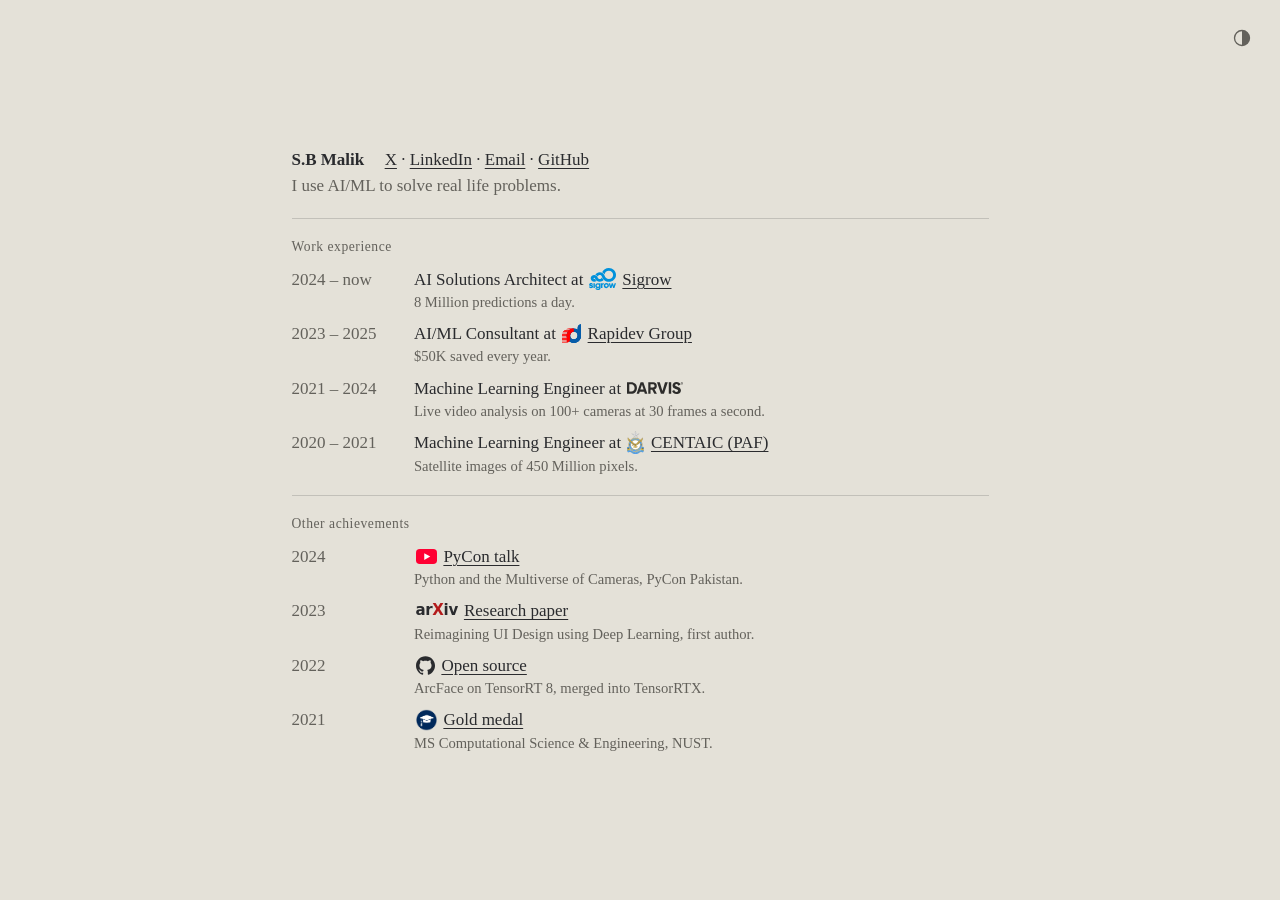
==== commit fc78e6a1: "simplify portfolio to a plain timeline page" ====
--- a/index.html
+++ b/index.html
@@ -2,300 +2,83 @@
 <html lang="en">
 <head>
 <meta charset="utf-8">
-<meta name="viewport" content="width=device-width,initial-scale=1,viewport-fit=cover">
-<title>SB Malik Portfolio</title>
+<meta name="viewport" content="width=device-width,initial-scale=1">
+<meta name="color-scheme" content="light dark">
+<title>S.B Malik</title>
 <link rel="icon" type="image/png" href="img/logo_icon.png" media="(prefers-color-scheme: light)">
 <link rel="icon" type="image/png" href="img/logo-white.png" media="(prefers-color-scheme: dark)">
-<meta name="description" content="Subtain Malik, AI/ML Solutions Architect, in the Netherlands. Five results from putting machine learning into production.">
-<meta name="theme-color" content="#f6f4ef">
-<meta name="color-scheme" content="light">
-<meta property="og:type" content="website">
-<meta property="og:title" content="Subtain Malik | AI/ML Solutions Architect">
-<meta property="og:description" content="Subtain Malik, AI/ML Solutions Architect, in the Netherlands. Five results from putting machine learning into production.">
-<meta property="og:image" content="https://sbmalik.github.io/img/og.png">
-<meta property="og:image:width" content="1200">
-<meta property="og:image:height" content="630">
-<meta property="og:url" content="https://sbmalik.github.io/">
-<meta name="twitter:card" content="summary_large_image">
-<meta name="twitter:title" content="Subtain Malik | AI/ML Solutions Architect">
-<meta name="twitter:description" content="Subtain Malik, AI/ML Solutions Architect, in the Netherlands. Five results from putting machine learning into production.">
-<meta name="twitter:image" content="https://sbmalik.github.io/img/og.png">
-<link rel="alternate" type="text/plain" href="llms.txt" title="LLM-readable summary">
+<meta name="description" content="Subtain Malik, AI/ML Solutions Architect, in the Netherlands.">
 <style>
-  :root {
-    color-scheme: light;
-    --bg: #f6f4ef;
-    --ink: #1c1916;
-    --muted: #5c564e;
-    --faint: #726c64;
-    --line: #e3ddd3;
-    --accent: #0a5560;
-    --max: 46rem;
-  }
-  * { box-sizing: border-box; }
-  html { background: var(--bg); }
-  body {
-    margin: 0;
-    background: var(--bg);
-    color: var(--ink);
-    font-family: Inter, "Segoe UI", system-ui, -apple-system, sans-serif;
-    font-size: 17px;
-    line-height: 1.5;
-    -webkit-font-smoothing: antialiased;
-    text-rendering: optimizeLegibility;
-  }
-  ::selection { background: #d5ebe9; color: var(--ink); }
-  .skip {
-    position: absolute;
-    left: 1rem;
-    top: 0;
-    transform: translateY(-120%);
-    background: #fff;
-    color: var(--ink);
-    padding: 0.45rem 0.7rem;
-    z-index: 2;
-  }
-  .skip:focus { transform: none; }
-  .wrap {
-    max-width: var(--max);
-    margin: 0 auto;
-    padding: 4.25rem 1.35rem 4.5rem;
-  }
-  a { color: var(--accent); text-underline-offset: 0.16em; }
-  a:hover { color: var(--ink); }
-  :focus-visible { outline: 2px solid var(--accent); outline-offset: 3px; }
-  h1 {
-    margin: 0;
-    font-size: clamp(2rem, 4vw, 2.45rem);
-    font-weight: 600;
-    letter-spacing: -0.034em;
-    line-height: 1.05;
-  }
-  h2 {
-    margin: 0 0 0.15rem;
-    font-size: 0.75rem;
-    font-weight: 600;
-    letter-spacing: 0.08em;
-    text-transform: uppercase;
-    color: var(--faint);
-  }
-  h3 { margin: 0; font-size: 1.05rem; font-weight: 600; letter-spacing: -0.015em; }
-  section, footer { margin-top: 2.85rem; }
-  .hero { display: grid; grid-template-columns: auto 1fr; gap: 0.2rem 1.15rem; align-items: start; }
-  .avatar {
-    width: 72px;
-    height: 72px;
-    margin-top: 0.2rem;
-    border-radius: 50%;
-    overflow: hidden;
-    background: #7eaeef;
-  }
-  .avatar img {
-    width: 100%;
-    height: 100%;
-    object-fit: cover;
-    transform: scale(1.24);
-    transform-origin: center 46%;
-  }
-  .role { margin: 0.4rem 0 0; font-size: 1.12rem; font-weight: 500; letter-spacing: -0.015em; }
-  .pitch { margin: 0.7rem 0 0; color: var(--muted); max-width: 38em; }
-  .links { display: flex; flex-wrap: wrap; gap: 0.35rem 1.05rem; list-style: none; margin: 1rem 0 0; padding: 0; }
-  .links a { color: var(--ink); font-weight: 500; text-decoration: none; padding: 0.35rem 0; }
-  .links a:hover { color: var(--accent); text-decoration: underline; }
-  .stat, .job, .skill, .also li {
-    border-top: 1px solid var(--line);
-  }
-  .stat:last-child, .job:last-of-type, .skill:last-child, .also li:last-child {
-    border-bottom: 1px solid var(--line);
-  }
-  .stats, .jobs, .skills, .also { margin: 0.85rem 0 0; padding: 0; list-style: none; }
-  .stat {
-    display: grid;
-    grid-template-columns: 10.25rem 1fr;
-    gap: 0.35rem 1.25rem;
-    align-items: baseline;
-    padding: 0.85rem 0;
-  }
-  .stat b {
-    font-size: 1.4rem;
-    font-weight: 600;
-    letter-spacing: -0.03em;
-    font-variant-numeric: tabular-nums;
-    color: var(--accent);
-    line-height: 1.15;
-  }
-  .stat p { margin: 0; }
-  .stat span { display: block; font-weight: 600; letter-spacing: -0.01em; }
-  .job { padding: 1.05rem 0 1.1rem; }
-  .job__top { display: flex; justify-content: space-between; gap: 1rem; align-items: baseline; }
-  .job h3 a { color: inherit; text-decoration: none; }
-  .job h3 a:hover { color: var(--accent); text-decoration: underline; }
-  .when { color: var(--faint); font-variant-numeric: tabular-nums; font-size: 0.92rem; white-space: nowrap; }
-  .meta { margin: 0.15rem 0 0; color: var(--muted); font-size: 0.95rem; }
-  .job p:last-child { margin: 0.4rem 0 0; }
-  .earlier { margin: 0.9rem 0 0; color: var(--muted); font-size: 0.95rem; }
-  .skill { padding: 0.75rem 0; }
-  .skill b {
-    display: block;
-    margin-bottom: 0.12rem;
-    font-size: 0.75rem;
-    font-weight: 600;
-    letter-spacing: 0.06em;
-    text-transform: uppercase;
-    color: var(--faint);
-  }
-  .skill p { margin: 0; }
-  .also li { padding: 0.75rem 0; }
-  .contact p { margin: 0.85rem 0 0; }
-  .contact .email { font-size: 1.15rem; font-weight: 600; letter-spacing: -0.02em; color: var(--ink); text-decoration: none; }
-  .contact .email:hover { color: var(--accent); text-decoration: underline; }
-  .more { margin: 1.15rem 0 0; color: var(--muted); font-size: 0.95rem; }
-  @media (max-width: 560px) {
-    .wrap { padding: 1.85rem 1.1rem 3.25rem; }
-    body { font-size: 16.5px; }
-    .hero { grid-template-columns: 1fr; gap: 0.85rem; }
-    .avatar { width: 64px; height: 64px; margin-top: 0; }
-    .stat { grid-template-columns: 1fr; gap: 0.15rem; padding: 0.8rem 0; }
-    .job__top { flex-direction: column; gap: 0.1rem; }
-    section, footer { margin-top: 2.35rem; }
-  }
-  @media print {
-    body { background: #fff; }
-    .skip { display: none; }
-    a { color: #000; }
-  }
+  /* starts on the system setting; the icon at the top right sets data-theme and overrides it */
+  :root{--bg:#1a1a1a;--ink:#d6d4cf;--soft:#8f8d88;--rule:rgba(214,212,207,.16);--logo:brightness(0) invert(1);color-scheme:dark}
+  :root[data-theme=light]{--bg:#e4e1d8;--ink:#2a2b2e;--soft:#63615b;--rule:rgba(42,43,46,.18);--logo:brightness(0);color-scheme:light}
+  @media (prefers-color-scheme:light){:root:not([data-theme]){--bg:#e4e1d8;--ink:#2a2b2e;--soft:#63615b;--rule:rgba(42,43,46,.18);--logo:brightness(0);color-scheme:light}}
+  html{background:var(--bg)}
+  a{color:inherit;text-decoration:underline;text-decoration-thickness:1px;text-underline-offset:3px}
+  body{margin:0;min-height:100vh;box-sizing:border-box;display:grid;place-items:center;padding:max(8vh,64px) 20px 8vh;color:var(--ink);font:17px/1.55 Georgia,"Iowan Old Style",ui-serif,serif}
+  main{width:min(100%,41em)}
+  h1{margin:0;font-size:1em;font-weight:bold}
+  p{margin:0 0 1.5em}
+  header{margin-bottom:1.1em}
+  .top{display:flex;align-items:baseline;flex-wrap:wrap;gap:.2em 1.2em}
+  header p{margin:0}
+  section{border-top:1px solid var(--rule);padding:1em 0 1.1em}   /* a hairline and a small title above each section */
+  section:last-child{padding-bottom:0}
+  h2{margin:0 0 .7em;font-size:.8em;font-weight:normal;letter-spacing:.04em;color:var(--soft)}
+  .t{color:var(--soft)}
+  ul{margin:0;padding:0;list-style:none}
+  li{display:grid;grid-template-columns:6.2em 1fr;align-items:start;gap:0 1em;margin-bottom:.5em}
+  li:last-child{margin-bottom:0}
+  li span{color:var(--soft);font-variant-numeric:tabular-nums}
+  li .t{font-size:.86em;line-height:1.35}
+  .lg{display:inline-flex;align-items:center;vertical-align:middle;margin:-.2em .4em 0 .1em;text-decoration:none}   /* logo sits inline, right before the name */
+  .lg img{display:block;width:auto}
+  .lg img.mono{filter:var(--logo);opacity:.8}   /* DARVIS is a one-colour wordmark, so it follows the theme */
+  .lg svg{display:block}
+  .ax{gap:0;font:600 15px/1 system-ui,-apple-system,"Segoe UI",sans-serif;letter-spacing:-.02em;text-decoration:none;color:var(--ink)}
+  .ax b{color:#b31b1b;font-weight:700}
+  .last{margin:0}
+  @media (max-width:560px){li{grid-template-columns:1fr;margin-bottom:.8em}}
+  .theme{position:fixed;top:20px;right:20px;width:36px;height:36px;display:grid;place-items:center;padding:0;border:0;background:none;color:var(--soft);cursor:pointer}
+  .theme:hover,.theme:focus-visible{color:var(--ink);outline:none}
+  .theme svg{width:20px;height:20px;display:block}
 </style>
+<script>
+(function(){var r=document.documentElement,mq=matchMedia("(prefers-color-scheme: light)"),s=null;
+  try{s=localStorage.getItem("theme")}catch(e){}
+  function set(t){r.setAttribute("data-theme",t)}
+  set(s==="light"||s==="dark"?s:(mq.matches?"light":"dark"));
+  mq.addEventListener("change",function(e){var k=null;try{k=localStorage.getItem("theme")}catch(x){}if(!k)set(e.matches?"light":"dark")});
+  document.addEventListener("click",function(e){if(!e.target.closest||!e.target.closest(".theme"))return;
+    var t=r.getAttribute("data-theme")==="light"?"dark":"light";set(t);try{localStorage.setItem("theme",t)}catch(x){}});
+})();
+</script>
 </head>
 <body>
-<a class="skip" href="#highlights">Skip to highlights</a>
-<div class="wrap">
-
-  <header class="hero">
-    <span class="avatar"><img src="img/ppic.jpg" width="72" height="72" alt="Subtain Malik"></span>
-    <div>
-      <h1>Subtain Malik</h1>
-      <p class="role">AI/ML Solutions Architect</p>
-      <p class="pitch">Five-plus years shipping models to production, from the GPU to the edge.</p>
-      <nav aria-label="Contact">
-        <ul class="links">
-          <li><a href="https://www.google.com/maps/place/Netherlands">Netherlands</a></li>
-          <li><a href="mailto:iamsbmalik@gmail.com">Email</a></li>
-          <li><a href="https://www.linkedin.com/in/sbmalik">LinkedIn</a></li>
-          <li><a href="https://github.com/sbmalik">GitHub</a></li>
-        </ul>
-      </nav>
-    </div>
+<button class="theme" type="button" aria-label="Switch between light and dark" title="Light / dark"><svg viewBox="0 0 24 24" aria-hidden="true"><circle cx="12" cy="12" r="9" fill="none" stroke="currentColor" stroke-width="1.6"/><path d="M12 3a9 9 0 0 1 0 18Z" fill="currentColor"/></svg></button>
+<main>
+  <header>
+    <div class="top"><h1>S.B Malik</h1><p class="c"><a href="https://x.com/" target="_blank" rel="noopener">X</a> · <a href="https://www.linkedin.com/in/sbmalik" target="_blank" rel="noopener">LinkedIn</a> · <a href="mailto:iamsbmalik@gmail.com">Email</a> · <a href="https://github.com/sbmalik" target="_blank" rel="noopener">GitHub</a></p></div>
+    <p class="t">I use AI/ML to solve real life problems.</p>
   </header>
-
-  <main>
-    <section id="highlights" aria-labelledby="highlights-title">
-      <h2 id="highlights-title">Highlights</h2>
-      <ul class="stats">
-        <li class="stat">
-          <b>21.8×</b>
-          <p><span>Inference optimization</span> Cut p95 latency in production from 27.2 seconds to 1.25.</p>
-        </li>
-        <li class="stat">
-          <b>8 million</b>
-          <p><span>Predictions a day</span> 20 vision models on shared GPUs, serving 500+ devices in the field.</p>
-        </li>
-        <li class="stat">
-          <b>88%</b>
-          <p><span>Less GPU memory</span> Cut peak VRAM on the same workload and ended a recurring crash.</p>
-        </li>
-        <li class="stat">
-          <b>$50K</b>
-          <p><span>Saved every year</span> One shared serving layer for over 3 million requests a month, on far less cloud compute.</p>
-        </li>
-        <li class="stat">
-          <b>450 million</b>
-          <p><span>Pixels per image</span> AI detection on satellite images, each the size of 217 Full HD screens.</p>
-        </li>
-      </ul>
-    </section>
-
-    <section id="work" aria-labelledby="work-title">
-      <h2 id="work-title">Selected work</h2>
-      <ol class="jobs">
-        <li class="job">
-          <div class="job__top">
-            <h3><a href="https://sigrow.com">Sigrow</a></h3>
-            <span class="when">2024 – now</span>
-          </div>
-          <p class="meta">Senior Software Engineer, AI/ML · Netherlands</p>
-          <p>Owns the ML serving and data platform for greenhouse computer vision and IoT sensing. 2 million messages a day from 5K+ IoT devices.</p>
-        </li>
-        <li class="job">
-          <div class="job__top">
-            <h3>AI/ML Consultant</h3>
-            <span class="when">2023 – 2025</span>
-          </div>
-          <p>Multi-agent LLM systems for social-media intelligence. 23× faster LLM inference, and one serving layer for 100K+ requests a day.</p>
-        </li>
-        <li class="job">
-          <div class="job__top">
-            <h3><a href="https://www.darvis.com">DARVIS</a></h3>
-            <span class="when">2021 – 2024</span>
-          </div>
-          <p class="meta">Machine Learning Engineer · United States, remote</p>
-          <p>Real-time video analytics across 100+ cameras, with models running in parallel into one decision layer. Custom pipeline plugins added 50% inference FPS on the same GPU, for national postal services and aerospace clients.</p>
-        </li>
-        <li class="job">
-          <div class="job__top">
-            <h3>Pakistan Air Force</h3>
-            <span class="when">2020 – 2021</span>
-          </div>
-          <p class="meta">Machine Learning Engineer · Islamabad</p>
-          <p>AI detection on 450-megapixel satellite images in a restricted, mission-critical environment. 95% accuracy on objects under 10 pixels, and 80% less analysis time.</p>
-        </li>
-      </ol>
-      <p class="earlier">Earlier: NUST, Machine Learning Engineer, 2020, Islamabad — satellite imagery, a geospatial visualisation service, and a skin-disease classifier on AWS SageMaker. Upwork, Python and ML Engineer, 2018–2020 — real-time MQTT ingestion for multi-sensor IoT, and pipeline automation.</p>
-    </section>
-
-    <section id="skills" aria-labelledby="skills-title">
-      <h2 id="skills-title">Skills</h2>
-      <ul class="skills">
-        <li class="skill">
-          <b>Languages</b>
-          <p>Python, C/C++, JavaScript, Go, SQL, NoSQL.</p>
-        </li>
-        <li class="skill">
-          <b>ML and serving</b>
-          <p>PyTorch, TensorFlow, TensorRT, DeepStream, Triton Inference Server, Hugging Face, computer vision, LLMs, LoRA/QLoRA, quantization.</p>
-        </li>
-        <li class="skill">
-          <b>Agents and retrieval</b>
-          <p>LangChain, LangGraph, Milvus, vector search.</p>
-        </li>
-        <li class="skill">
-          <b>Data and infrastructure</b>
-          <p>FastAPI, Kafka, MQTT, Redis, Elasticsearch, Docker, AWS (Bedrock, SageMaker), Azure.</p>
-        </li>
-      </ul>
-    </section>
-
-    <section id="background" aria-labelledby="background-title">
-      <h2 id="background-title">Education and writing</h2>
-      <ul class="also">
-        <li><a href="https://www.linkedin.com/feed/update/urn:li:activity:7010624832048427008/">President’s Gold Medal</a>, MS Computational Science &amp; Engineering, NUST, 2018–2021, CGPA 4.0 / 4.0. BS Computer Science, University of Gujrat, 2014–2018, Top Project.</li>
-        <li>Paper, first author: <a href="https://arxiv.org/abs/2303.13055">“Reimagining Application User Interface (UI) Design using Deep Learning Methods: Challenges and Opportunities”</a>, arXiv, March 2023. ICT Endowment Research and Development Funds.</li>
-        <li>Talk: <a href="https://www.youtube.com/watch?v=-vUoondnf-8">“Python and the Multiverse of Cameras: A Tale of Synchronization and Streams”</a>, PyCon Pakistan 2024.</li>
-        <li>Open source, merged upstream: <a href="https://github.com/wang-xinyu/tensorrtx/pulls?q=is%3Apr+author%3Asbmalik">TensorRTX</a> (ArcFace on TensorRT 8) and PytorchX.</li>
-      </ul>
-    </section>
-  </main>
-
-  <footer class="contact" id="contact" aria-labelledby="contact-title">
-    <h2 id="contact-title">Contact</h2>
-    <p><a class="email" href="mailto:iamsbmalik@gmail.com">iamsbmalik@gmail.com</a></p>
-    <ul class="links">
-      <li><a href="https://www.linkedin.com/in/sbmalik">LinkedIn</a></li>
-      <li><a href="https://github.com/sbmalik">GitHub</a></li>
-      <li><a href="https://www.google.com/maps/place/Netherlands">Netherlands</a></li>
-    </ul>
-    <p class="more"><a href="details.html">Longer notes on the systems</a></p>
-  </footer>
-
-</div>
+  <section>
+  <h2>Work experience</h2>
+  <ul>
+    <li><span>2024 – now</span><div>AI Solutions Architect at <a class="lg" href="https://sigrow.com" target="_blank" rel="noopener" title="Sigrow"><img src="img/logos/sigrow.svg" alt="" style="height:22px"></a><a href="https://sigrow.com" target="_blank" rel="noopener">Sigrow</a><div class="t">8 Million predictions a day.</div></div></li>
+    <li><span>2023 – 2025</span><div>AI/ML Consultant at <a class="lg" href="https://rapidev.com" target="_blank" rel="noopener" title="Rapidev Group"><img src="img/logos/rapidev.svg" alt="" style="height:19px"></a><a href="https://rapidev.com" target="_blank" rel="noopener">Rapidev Group</a><div class="t">$50K saved every year.</div></div></li>
+    <li><span>2021 – 2024</span><div>Machine Learning Engineer at <a class="lg" href="https://www.darvis.com" target="_blank" rel="noopener" title="DARVIS" style="margin-right:0"><img class="mono" src="img/logos/darvis.svg" alt="DARVIS" style="height:12px"></a><div class="t">Live video analysis on 100+ cameras at 30 frames a second.</div></div></li>
+    <li><span>2020 – 2021</span><div>Machine Learning Engineer at <a class="lg" href="https://nastp.gov.pk" target="_blank" rel="noopener" title="CENTAIC (PAF)"><img src="img/logos/paf.svg" alt="" style="height:23px"></a><a href="https://nastp.gov.pk" target="_blank" rel="noopener">CENTAIC (PAF)</a><div class="t">Satellite images of 450 Million pixels.</div></div></li>
+  </ul>
+  </section>
+  <section>
+  <h2>Other achievements</h2>
+  <ul>
+    <li><span>2024</span><div><a class="lg" href="https://www.youtube.com/watch?v=-vUoondnf-8" target="_blank" rel="noopener" title="Watch on YouTube"><svg viewBox="0 0 28 20" height="15" aria-hidden="true"><rect width="28" height="20" rx="5" fill="#f03"/><path d="M11 5.5v9l8-4.5z" fill="#fff"/></svg></a><a href="https://www.youtube.com/watch?v=-vUoondnf-8" target="_blank" rel="noopener">PyCon talk</a><div class="t">Python and the Multiverse of Cameras, PyCon Pakistan.</div></div></li>
+    <li><span>2023</span><div><a class="lg ax" href="https://arxiv.org/abs/2303.13055" target="_blank" rel="noopener" title="Read on arXiv">ar<b>X</b>iv</a><a href="https://arxiv.org/abs/2303.13055" target="_blank" rel="noopener">Research paper</a><div class="t">Reimagining UI Design using Deep Learning, first author.</div></div></li>
+    <li><span>2022</span><div><a class="lg" href="https://github.com/wang-xinyu/tensorrtx/pulls?q=is%3Apr+author%3Asbmalik" target="_blank" rel="noopener" title="See on GitHub"><svg viewBox="0 0 24 24" height="19" fill="currentColor" aria-hidden="true"><path d="M12 .297c-6.63 0-12 5.373-12 12 0 5.303 3.438 9.8 8.205 11.385.6.113.82-.258.82-.577 0-.285-.01-1.04-.015-2.04-3.338.724-4.042-1.61-4.042-1.61C4.422 18.07 3.633 17.7 3.633 17.7c-1.087-.744.084-.729.084-.729 1.205.084 1.838 1.236 1.838 1.236 1.07 1.835 2.809 1.305 3.495.998.108-.776.417-1.305.76-1.605-2.665-.3-5.466-1.332-5.466-5.93 0-1.31.465-2.38 1.235-3.22-.135-.303-.54-1.523.105-3.176 0 0 1.005-.322 3.3 1.23.96-.267 1.98-.399 3-.405 1.02.006 2.04.138 3 .405 2.28-1.552 3.285-1.23 3.285-1.23.645 1.653.24 2.873.12 3.176.765.84 1.23 1.91 1.23 3.22 0 4.61-2.805 5.625-5.475 5.92.42.36.81 1.096.81 2.22 0 1.606-.015 2.896-.015 3.286 0 .315.21.69.825.57C20.565 22.092 24 17.592 24 12.297c0-6.627-5.373-12-12-12"/></svg></a><a href="https://github.com/wang-xinyu/tensorrtx/pulls?q=is%3Apr+author%3Asbmalik" target="_blank" rel="noopener">Open source</a><div class="t">ArcFace on TensorRT 8, merged into TensorRTX.</div></div></li>
+    <li><span>2021</span><div><a class="lg" href="https://www.linkedin.com/feed/update/urn:li:activity:7010624832048427008/" target="_blank" rel="noopener" title="Gold medal"><img src="img/grad.png" alt="" style="height:22px"></a><a href="https://www.linkedin.com/feed/update/urn:li:activity:7010624832048427008/" target="_blank" rel="noopener">Gold medal</a><div class="t">MS Computational Science &amp; Engineering, NUST.</div></div></li>
+  </ul>
+  </section>
+</main>
 </body>
 </html>
